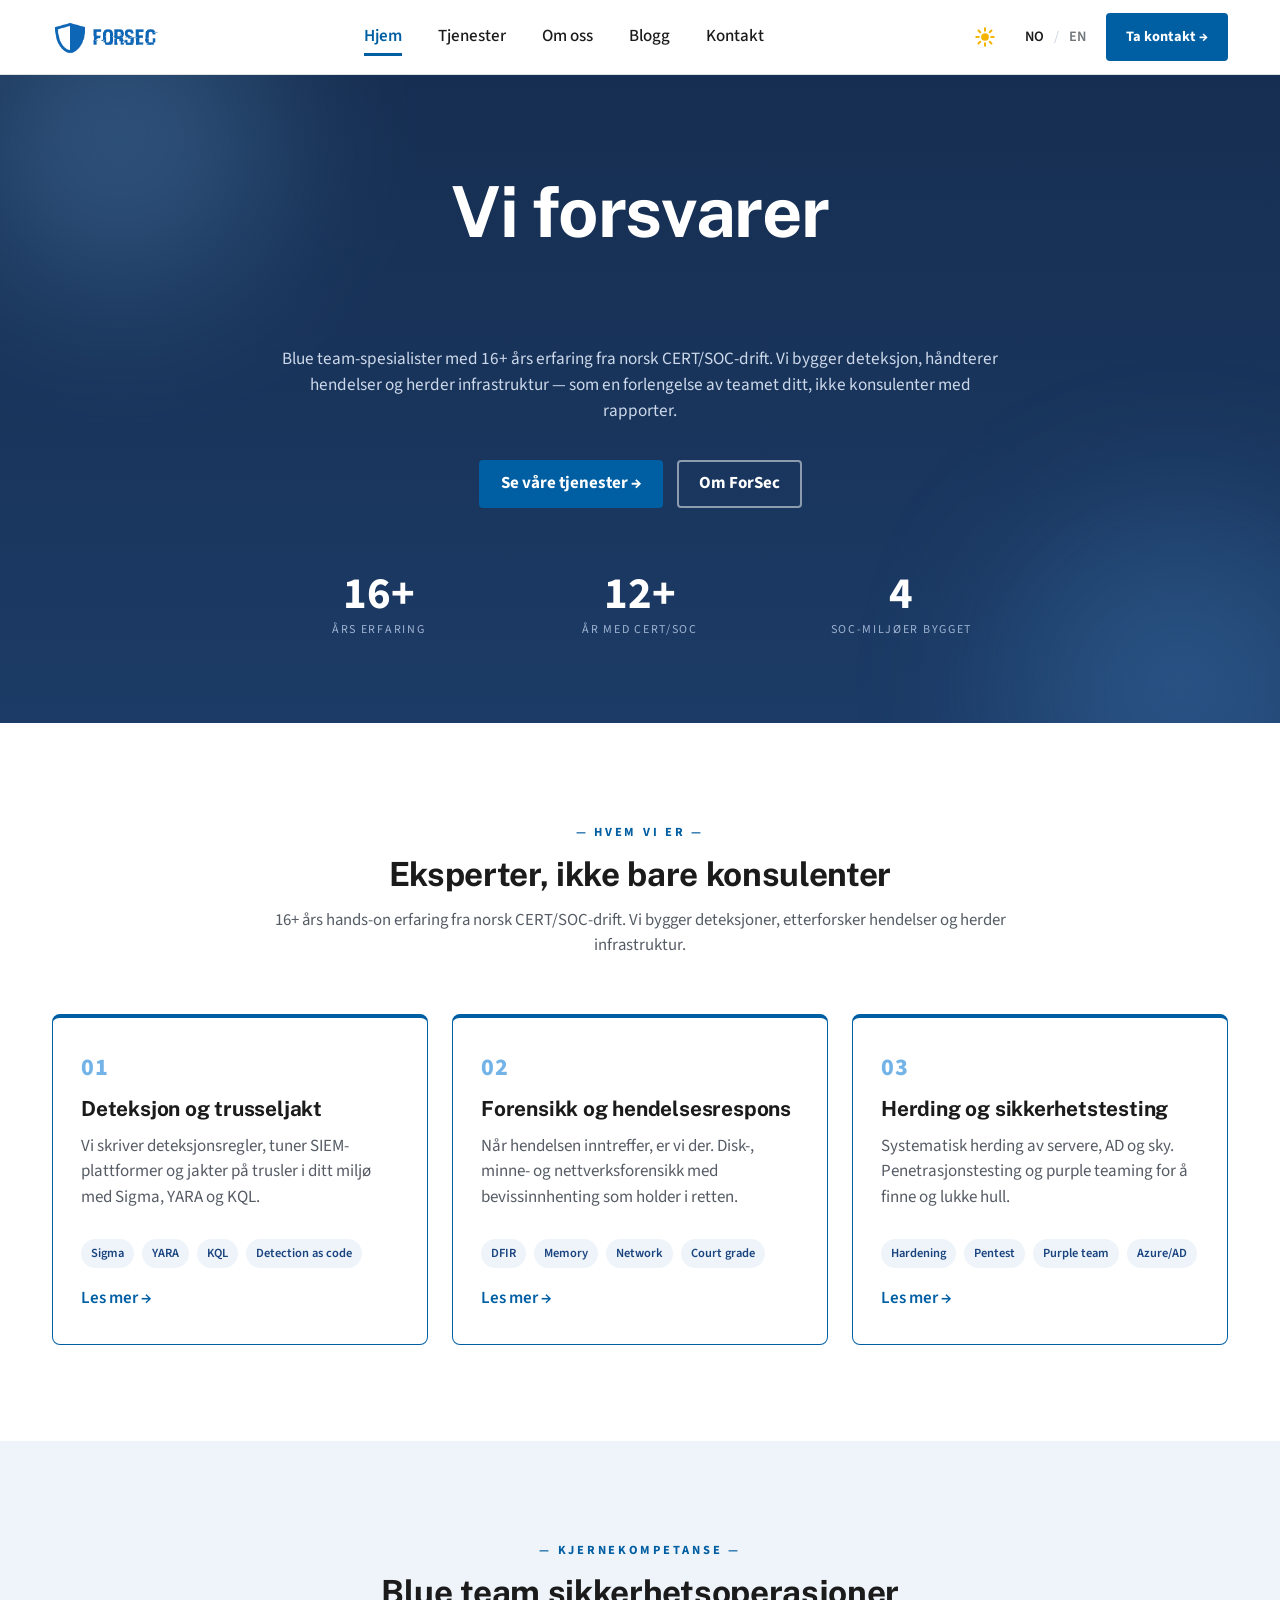
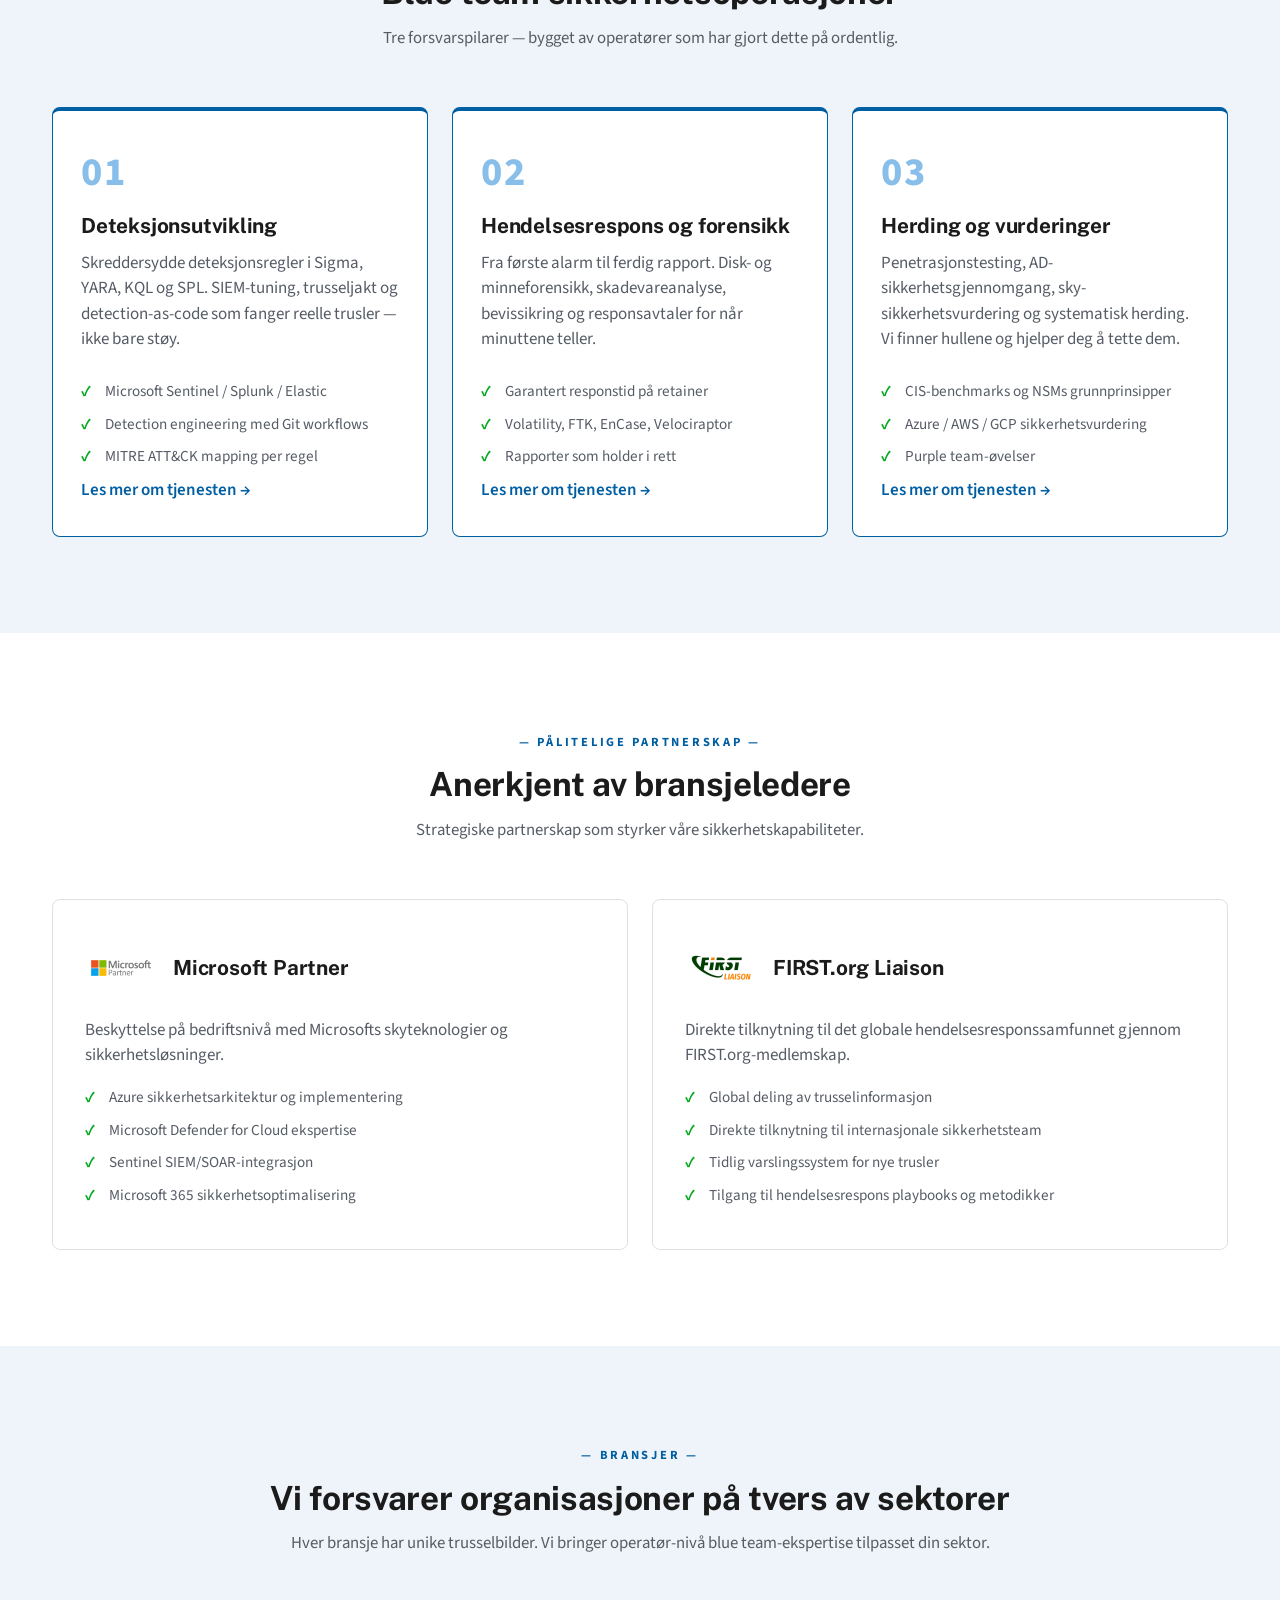
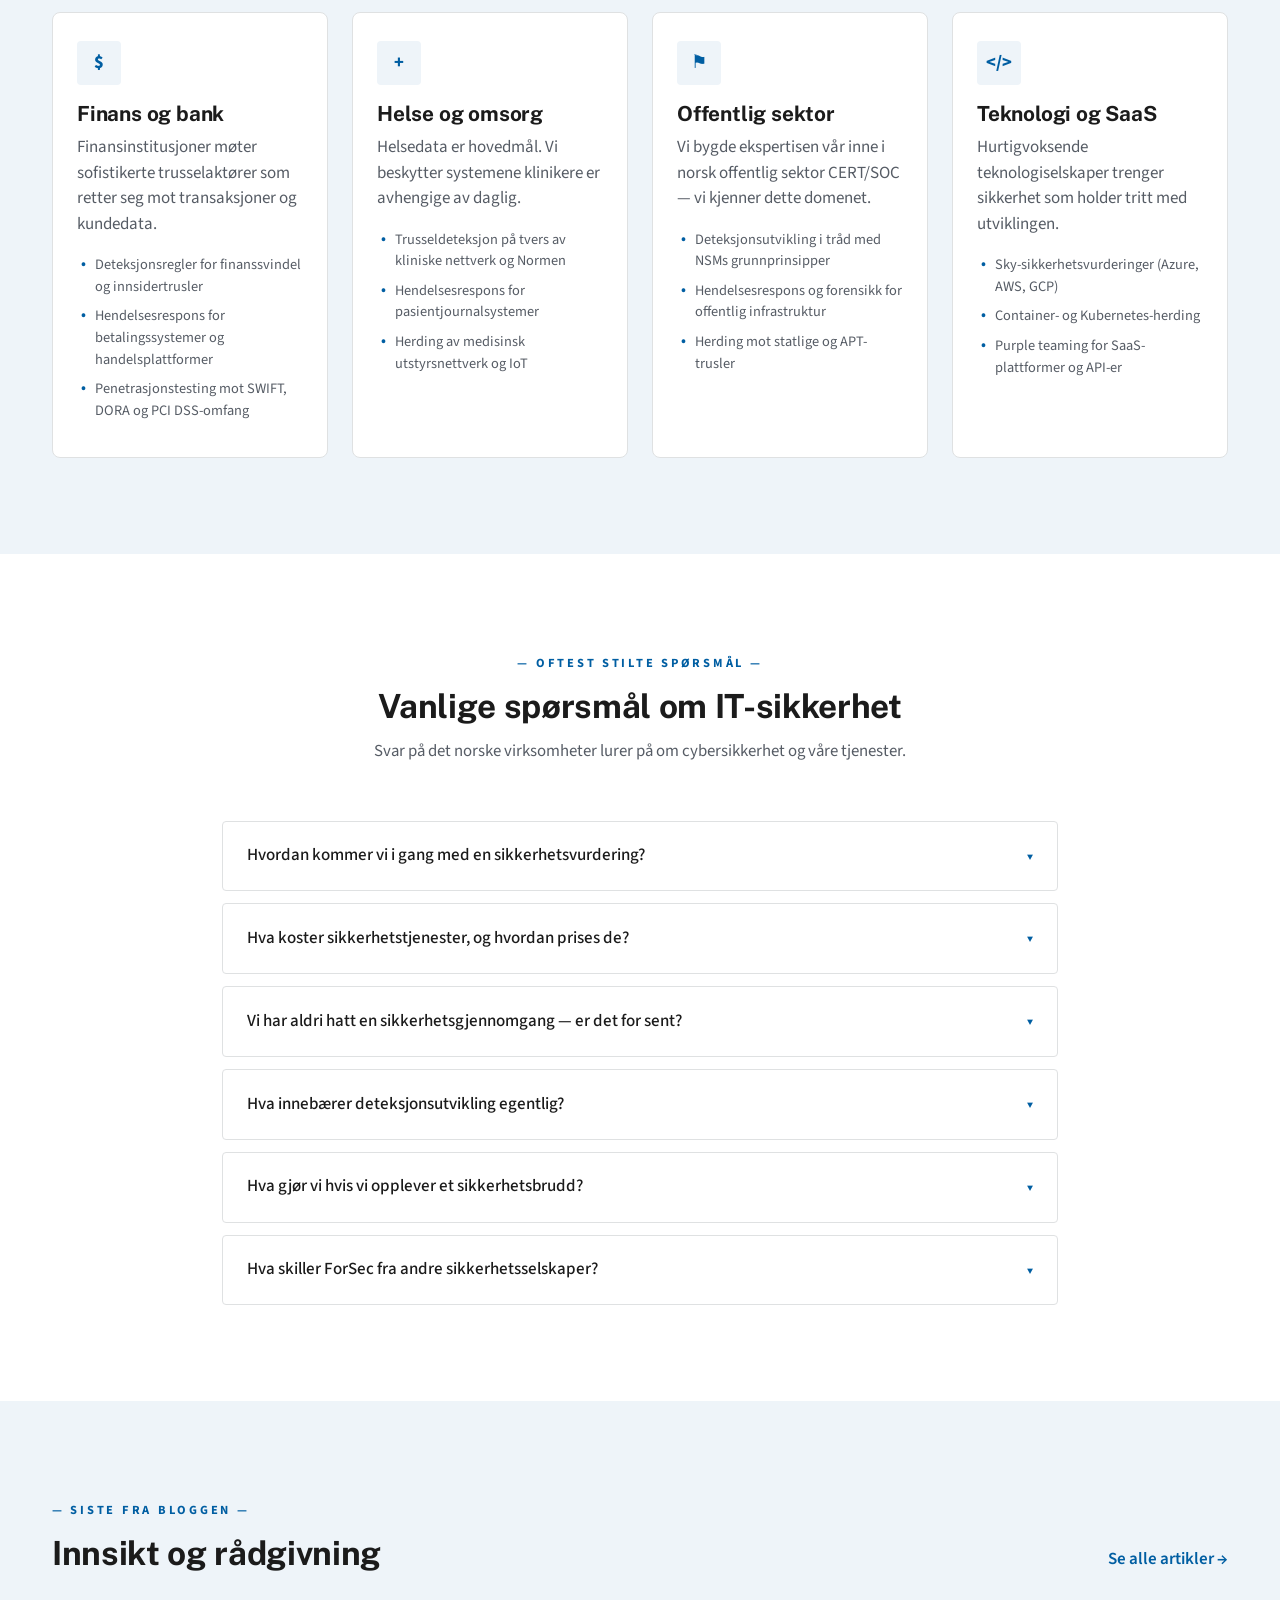
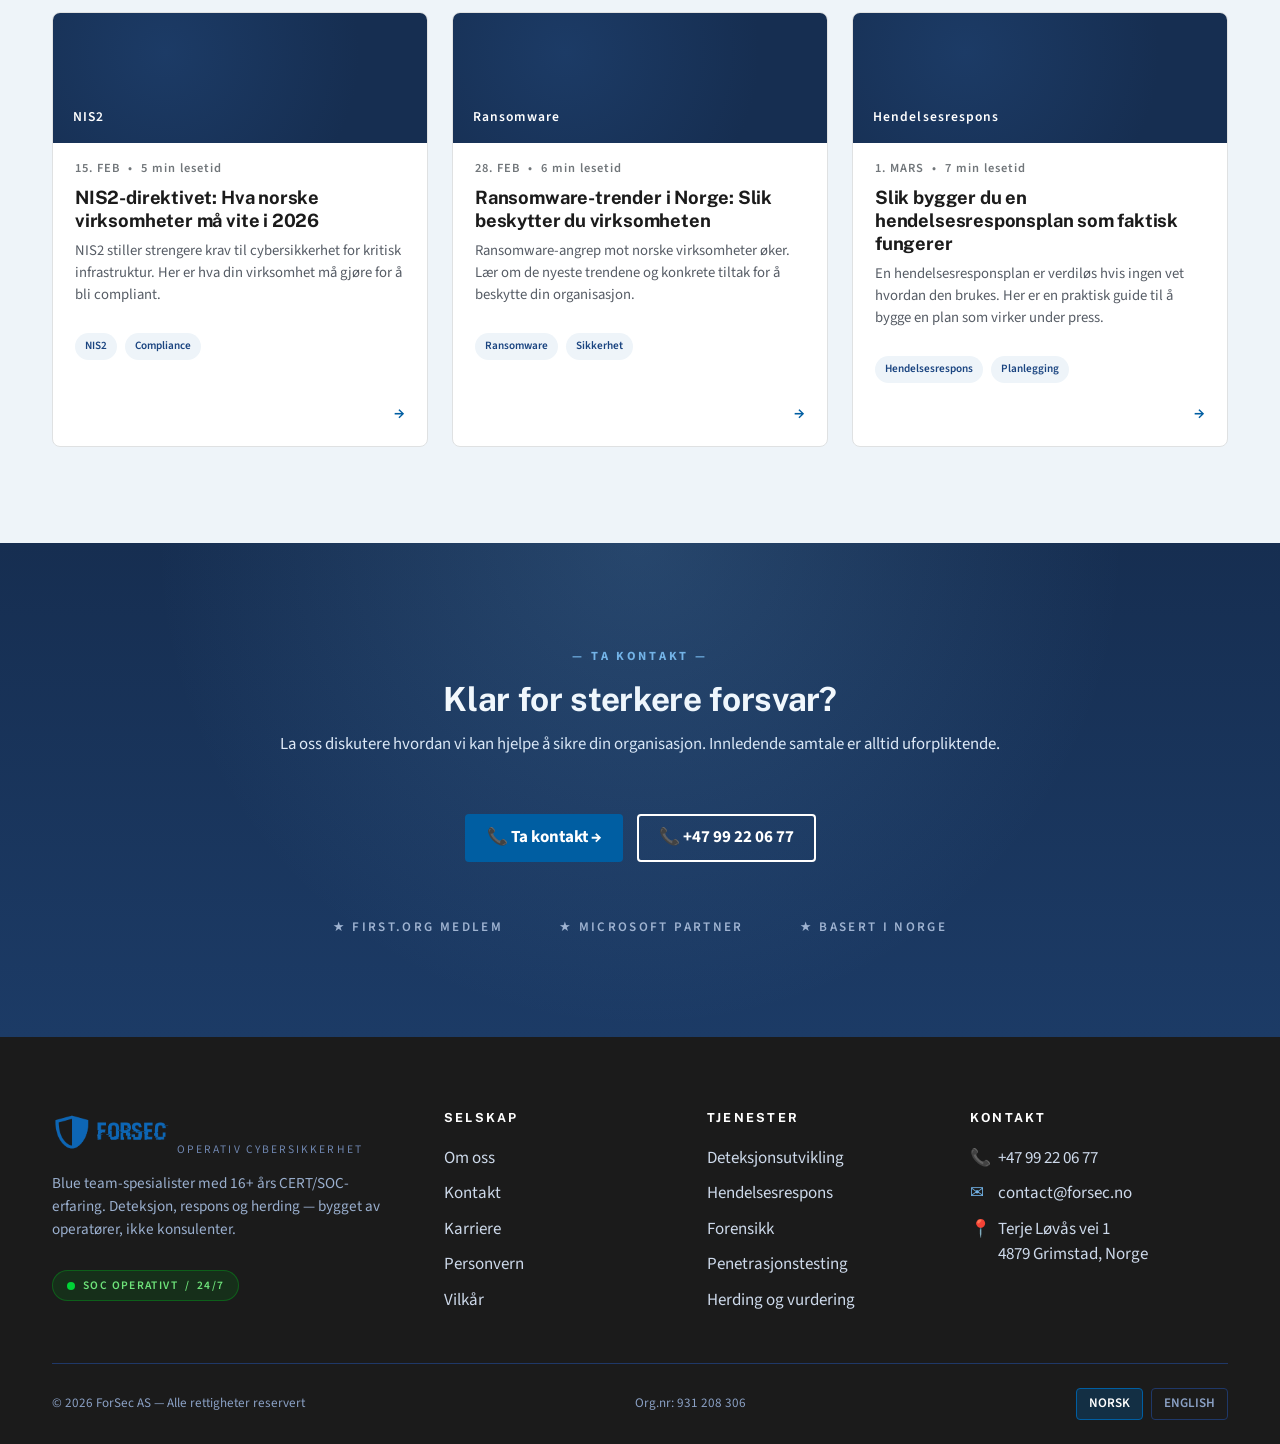
==== index.html @ 771ae973 "Add files via upload" ====
<!DOCTYPE html>
<html lang="no" data-theme="light">
<head>
<meta charset="UTF-8" />
<meta name="viewport" content="width=device-width, initial-scale=1.0" />
<meta name="theme-color" content="#162e51" />
<meta name="color-scheme" content="light dark" />
<meta name="robots" content="index, follow, max-image-preview:large" />
<meta name="googlebot" content="index, follow" />
<meta name="author" content="ForSec AS" />
<meta name="keywords" content="cybersikkerhet, blue team, CERT, SOC, deteksjon, hendelsesrespons, forensikk, pentest, herding, Sigma, YARA, KQL, MITRE ATT&CK, Norge, Grimstad" />
<meta name="description" content="ForSec – Blue team-spesialister i Norge med 16+ års CERT/SOC-erfaring. Deteksjonsutvikling, hendelsesrespons, forensikk, penetrasjonstesting og herding. Microsoft Partner og FIRST.org Liaison." />

<title>ForSec – Operativ cybersikkerhet | Blue team, CERT/SOC, hendelsesrespons</title>

<link rel="canonical" href="https://forsec.no/" />
<link rel="alternate" hreflang="no" href="https://forsec.no/" />
<link rel="alternate" hreflang="en" href="https://forsec.no/?lang=en" />
<link rel="alternate" hreflang="x-default" href="https://forsec.no/" />

<!-- Open Graph -->
<meta property="og:type" content="website" />
<meta property="og:site_name" content="ForSec" />
<meta property="og:locale" content="nb_NO" />
<meta property="og:locale:alternate" content="en_US" />
<meta property="og:url" content="https://forsec.no/" />
<meta property="og:title" content="ForSec – Vi forsvarer dine systemer" />
<meta property="og:description" content="Blue team-spesialister med 16+ års CERT/SOC-erfaring. Deteksjon, respons og herding — bygget av operatører, ikke konsulenter." />
<meta property="og:image" content="https://forsec.no/forsec-logo.png" />
<meta property="og:image:alt" content="ForSec logo" />

<!-- Twitter -->
<meta name="twitter:card" content="summary_large_image" />
<meta name="twitter:title" content="ForSec – Vi forsvarer dine systemer" />
<meta name="twitter:description" content="Blue team-spesialister med 16+ års CERT/SOC-erfaring." />
<meta name="twitter:image" content="https://forsec.no/forsec-logo.png" />

<link rel="icon" type="image/png" href="forsec-logo.png" />
<link rel="apple-touch-icon" href="forsec-logo.png" />
<link rel="preconnect" href="https://fonts.googleapis.com" />
<link rel="preconnect" href="https://fonts.gstatic.com" crossorigin />
<link href="https://fonts.googleapis.com/css2?family=Public+Sans:wght@400;500;600;700;800&family=Source+Sans+3:wght@400;600;700&display=swap" rel="stylesheet" />
<link rel="stylesheet" href="styles.css" />

<!-- JSON-LD: Organization + LocalBusiness -->
<script type="application/ld+json">
{
  "@context": "https://schema.org",
  "@graph": [
    {
      "@type": "Organization",
      "@id": "https://forsec.no/#org",
      "name": "ForSec AS",
      "url": "https://forsec.no/",
      "logo": "https://forsec.no/forsec-logo.png",
      "email": "contact@forsec.no",
      "telephone": "+47 99 22 06 77",
      "vatID": "NO931208306",
      "address": {
        "@type": "PostalAddress",
        "streetAddress": "Terje Løvås vei 1",
        "postalCode": "4879",
        "addressLocality": "Grimstad",
        "addressCountry": "NO"
      },
      "sameAs": ["https://www.first.org/"]
    },
    {
      "@type": "WebSite",
      "@id": "https://forsec.no/#website",
      "url": "https://forsec.no/",
      "name": "ForSec",
      "inLanguage": ["nb-NO","en"],
      "publisher": { "@id": "https://forsec.no/#org" }
    },
    {
      "@type": "ProfessionalService",
      "name": "ForSec – Blue team cybersikkerhet",
      "image": "https://forsec.no/forsec-logo.png",
      "description": "Blue team-spesialister med 16+ års CERT/SOC-erfaring. Deteksjon, hendelsesrespons, forensikk, herding og penetrasjonstesting.",
      "areaServed": "NO",
      "priceRange": "$$",
      "telephone": "+47 99 22 06 77",
      "address": {
        "@type": "PostalAddress",
        "streetAddress": "Terje Løvås vei 1",
        "postalCode": "4879",
        "addressLocality": "Grimstad",
        "addressCountry": "NO"
      }
    },
    {
      "@type": "FAQPage",
      "mainEntity": [
        {"@type":"Question","name":"Hvordan kommer vi i gang med en sikkerhetsvurdering?","acceptedAnswer":{"@type":"Answer","text":"Vi starter med en kort kartleggingssamtale, definerer scope og leverer en gjennomgang av nåværende sikkerhetstilstand med konkrete tiltak."}},
        {"@type":"Question","name":"Hva koster sikkerhetstjenester, og hvordan prises de?","acceptedAnswer":{"@type":"Answer","text":"Engangsvurderinger fra 45 000 kr, retainer fra 25 000 kr/mnd. Endelig pris avhenger av miljø og scope."}},
        {"@type":"Question","name":"Vi har aldri hatt en sikkerhetsgjennomgang — er det for sent?","acceptedAnswer":{"@type":"Answer","text":"Nei. Vi har hjulpet virksomheter i alle modenhetsnivåer. Det viktigste er å starte med en realistisk basislinje."}},
        {"@type":"Question","name":"Hva innebærer deteksjonsutvikling egentlig?","acceptedAnswer":{"@type":"Answer","text":"Skreddersydde regler i Sigma/YARA/KQL/SPL, MITRE ATT&CK-mapping og kontinuerlig tuning for å redusere falske positiver."}},
        {"@type":"Question","name":"Hva gjør vi hvis vi opplever et sikkerhetsbrudd?","acceptedAnswer":{"@type":"Answer","text":"Kontakt vakttelefonen. Vi starter triage, isolerer, samler bevis og koordinerer hendelsen til normalisering."}},
        {"@type":"Question","name":"Hva skiller ForSec fra andre sikkerhetsselskaper?","acceptedAnswer":{"@type":"Answer","text":"Operatører, ikke konsulenter. 16+ års CERT/SOC-erfaring og leveranser som faktisk integreres i ditt team."}}
      ]
    }
  ]
}
</script>
</head>
<body>

<a class="skip-link" href="#main">Hopp til hovedinnhold</a>

<!-- ============ HEADER ============ -->
<header class="site-header">
  <div class="container header-inner">
    <a class="brand" href="#top" aria-label="ForSec hjem">
      <img class="brand-logo" src="forsec-logo.png" alt="ForSec" width="120" height="40" fetchpriority="high" />
    </a>

    <nav class="main-nav" aria-label="Hovedmeny">
      <a href="#top"        class="nav-link active" data-i18n="nav.home">Hjem</a>
      <a href="tjenester.html" class="nav-link"     data-i18n="nav.services">Tjenester</a>
      <a href="#om"         class="nav-link"        data-i18n="nav.about">Om oss</a>
      <a href="#blogg"      class="nav-link"        data-i18n="nav.blog">Blogg</a>
      <a href="#kontakt"    class="nav-link"        data-i18n="nav.contact">Kontakt</a>
    </nav>

    <div class="header-utils">
      <button class="theme-toggle" id="themeToggle" aria-label="Bytt tema">
        <span class="icon-wrap">
          <svg class="icon icon-sun"  viewBox="0 0 24 24" aria-hidden="true">
            <circle cx="12" cy="12" r="4.2" fill="currentColor"/>
            <g stroke="currentColor" stroke-width="2.2" stroke-linecap="round">
              <path d="M12 2.5v2.7M12 18.8v2.7M2.5 12h2.7M18.8 12h2.7M4.9 4.9l1.9 1.9M17.2 17.2l1.9 1.9M4.9 19.1l1.9-1.9M17.2 6.8l1.9-1.9"/>
            </g>
          </svg>
          <svg class="icon icon-moon" viewBox="0 0 24 24" aria-hidden="true">
            <path d="M20 14.5A8 8 0 0 1 9.5 4a8 8 0 1 0 10.5 10.5Z" fill="currentColor"/>
          </svg>
        </span>
      </button>
      <div class="lang-toggle" role="group" aria-label="Språk">
        <button class="lang-btn active" data-lang="no">NO</button>
        <span class="lang-sep">/</span>
        <button class="lang-btn"        data-lang="en">EN</button>
      </div>
      <a class="btn btn-primary btn-sm" href="#kontakt" data-i18n="nav.cta">Ta kontakt →</a>
    </div>
  </div>
</header>

<main id="main">

<!-- ============ HERO ============ -->
<section class="hero" id="top" aria-labelledby="hero-title">
  <div class="container hero-inner">
    <h1 class="hero-title" id="hero-title">
      <span data-i18n="hero.title.prefix">Vi forsvarer</span><br/>
      <span class="rotator" id="heroRotator" aria-live="polite">din organisasjon.</span>
    </h1>
    <p class="hero-lede" data-i18n="hero.lede">
      Blue team-spesialister med 16+ års erfaring fra norsk CERT/SOC-drift. Vi bygger deteksjon,
      håndterer hendelser og herder infrastruktur — som en forlengelse av teamet ditt, ikke
      konsulenter med rapporter.
    </p>
    <div class="hero-actions">
      <a class="btn btn-primary" href="#tjenester" data-i18n="hero.cta1">Se våre tjenester →</a>
      <a class="btn btn-ghost"   href="#om"        data-i18n="hero.cta2">Om ForSec</a>
    </div>

    <ul class="hero-stats">
      <li><strong>16+</strong><span data-i18n="hero.stat1">ÅRS ERFARING</span></li>
      <li><strong>12+</strong><span data-i18n="hero.stat2">ÅR MED CERT/SOC</span></li>
      <li><strong>4</strong><span   data-i18n="hero.stat3">SOC-MILJØER BYGGET</span></li>
    </ul>
  </div>
</section>

<!-- ============ WHO WE ARE ============ -->
<section class="section section-light" id="om">
  <div class="container">
    <div class="section-head">
      <span class="eyebrow" data-i18n="who.eyebrow">— HVEM VI ER —</span>
      <h2 data-i18n="who.title">Eksperter, ikke bare konsulenter</h2>
      <p class="lede" data-i18n="who.lede">16+ års hands-on erfaring fra norsk CERT/SOC-drift. Vi bygger deteksjoner, etterforsker hendelser og herder infrastruktur.</p>
    </div>

    <div class="grid grid-3">
      <article class="service-card reveal">
        <div class="card-num">01</div>
        <h3 data-i18n="who.c1.title">Deteksjon og trusseljakt</h3>
        <p data-i18n="who.c1.body">Vi skriver deteksjonsregler, tuner SIEM-plattformer og jakter på trusler i ditt miljø med Sigma, YARA og KQL.</p>
        <ul class="chips"><li>Sigma</li><li>YARA</li><li>KQL</li><li data-i18n="who.c1.chip">Detection as code</li></ul>
        <a class="card-link" href="#tjenester" data-i18n="common.readmore">Les mer →</a>
      </article>

      <article class="service-card reveal">
        <div class="card-num">02</div>
        <h3 data-i18n="who.c2.title">Forensikk og hendelsesrespons</h3>
        <p data-i18n="who.c2.body">Når hendelsen inntreffer, er vi der. Disk-, minne- og nettverksforensikk med bevissinnhenting som holder i retten.</p>
        <ul class="chips"><li>DFIR</li><li>Memory</li><li>Network</li><li data-i18n="who.c2.chip">Court grade</li></ul>
        <a class="card-link" href="#tjenester" data-i18n="common.readmore">Les mer →</a>
      </article>

      <article class="service-card reveal">
        <div class="card-num">03</div>
        <h3 data-i18n="who.c3.title">Herding og sikkerhetstesting</h3>
        <p data-i18n="who.c3.body">Systematisk herding av servere, AD og sky. Penetrasjonstesting og purple teaming for å finne og lukke hull.</p>
        <ul class="chips"><li data-i18n="who.c3.chip1">Hardening</li><li>Pentest</li><li data-i18n="who.c3.chip2">Purple team</li><li>Azure/AD</li></ul>
        <a class="card-link" href="#tjenester" data-i18n="common.readmore">Les mer →</a>
      </article>
    </div>
  </div>
</section>

<!-- ============ CORE COMPETENCE ============ -->
<section class="section section-tint" id="tjenester">
  <div class="container">
    <div class="section-head">
      <span class="eyebrow" data-i18n="core.eyebrow">— KJERNEKOMPETANSE —</span>
      <h2 data-i18n="core.title">Blue team sikkerhetsoperasjoner</h2>
      <p class="lede" data-i18n="core.lede">Tre forsvarspilarer — bygget av operatører som har gjort dette på ordentlig.</p>
    </div>

    <div class="grid grid-3">
      <article class="service-card pillar-card reveal">
        <div class="card-num lg">01</div>
        <h3 data-i18n="core.c1.title">Deteksjonsutvikling</h3>
        <p data-i18n="core.c1.body">Skreddersydde deteksjonsregler i Sigma, YARA, KQL og SPL. SIEM-tuning, trusseljakt og detection-as-code som fanger reelle trusler — ikke bare støy.</p>
        <ul class="check-list">
          <li data-i18n="core.c1.l1">Microsoft Sentinel / Splunk / Elastic</li>
          <li data-i18n="core.c1.l2">Detection engineering med Git workflows</li>
          <li data-i18n="core.c1.l3">MITRE ATT&CK mapping per regel</li>
        </ul>
        <a class="card-link" href="#kontakt" data-i18n="common.readmoreSvc">Les mer om tjenesten →</a>
      </article>

      <article class="service-card pillar-card reveal">
        <div class="card-num lg">02</div>
        <h3 data-i18n="core.c2.title">Hendelsesrespons og forensikk</h3>
        <p data-i18n="core.c2.body">Fra første alarm til ferdig rapport. Disk- og minneforensikk, skadevareanalyse, bevissikring og responsavtaler for når minuttene teller.</p>
        <ul class="check-list">
          <li data-i18n="core.c2.l1">Garantert responstid på retainer</li>
          <li data-i18n="core.c2.l2">Volatility, FTK, EnCase, Velociraptor</li>
          <li data-i18n="core.c2.l3">Rapporter som holder i rett</li>
        </ul>
        <a class="card-link" href="#kontakt" data-i18n="common.readmoreSvc">Les mer om tjenesten →</a>
      </article>

      <article class="service-card pillar-card reveal">
        <div class="card-num lg">03</div>
        <h3 data-i18n="core.c3.title">Herding og vurderinger</h3>
        <p data-i18n="core.c3.body">Penetrasjonstesting, AD-sikkerhetsgjennomgang, sky-sikkerhetsvurdering og systematisk herding. Vi finner hullene og hjelper deg å tette dem.</p>
        <ul class="check-list">
          <li data-i18n="core.c3.l1">CIS-benchmarks og NSMs grunnprinsipper</li>
          <li data-i18n="core.c3.l2">Azure / AWS / GCP sikkerhetsvurdering</li>
          <li data-i18n="core.c3.l3">Purple team-øvelser</li>
        </ul>
        <a class="card-link" href="#kontakt" data-i18n="common.readmoreSvc">Les mer om tjenesten →</a>
      </article>
    </div>
  </div>
</section>

<!-- ============ PARTNERS ============ -->
<section class="section section-light">
  <div class="container">
    <div class="section-head">
      <span class="eyebrow" data-i18n="partners.eyebrow">— PÅLITELIGE PARTNERSKAP —</span>
      <h2 data-i18n="partners.title">Anerkjent av bransjeledere</h2>
      <p class="lede" data-i18n="partners.lede">Strategiske partnerskap som styrker våre sikkerhetskapabiliteter.</p>
    </div>

    <div class="grid grid-2">
      <article class="partner-card reveal">
        <header class="partner-head">
          <img class="partner-logo" src="microsoft-partner.webp" alt="Microsoft Partner logo" width="72" height="72" loading="lazy" decoding="async" />
          <h3 data-i18n="partners.p1.title">Microsoft Partner</h3>
        </header>
        <p data-i18n="partners.p1.body">Beskyttelse på bedriftsnivå med Microsofts skyteknologier og sikkerhetsløsninger.</p>
        <ul class="check-list">
          <li data-i18n="partners.p1.l1">Azure sikkerhetsarkitektur og implementering</li>
          <li data-i18n="partners.p1.l2">Microsoft Defender for Cloud ekspertise</li>
          <li data-i18n="partners.p1.l3">Sentinel SIEM/SOAR-integrasjon</li>
          <li data-i18n="partners.p1.l4">Microsoft 365 sikkerhetsoptimalisering</li>
        </ul>
      </article>

      <article class="partner-card reveal">
        <header class="partner-head">
          <img class="partner-logo" src="first-org.webp" alt="FIRST.org Liaison logo" width="72" height="72" loading="lazy" decoding="async" />
          <h3 data-i18n="partners.p2.title">FIRST.org Liaison</h3>
        </header>
        <p data-i18n="partners.p2.body">Direkte tilknytning til det globale hendelsesresponssamfunnet gjennom FIRST.org-medlemskap.</p>
        <ul class="check-list">
          <li data-i18n="partners.p2.l1">Global deling av trusselinformasjon</li>
          <li data-i18n="partners.p2.l2">Direkte tilknytning til internasjonale sikkerhetsteam</li>
          <li data-i18n="partners.p2.l3">Tidlig varslingssystem for nye trusler</li>
          <li data-i18n="partners.p2.l4">Tilgang til hendelsesrespons playbooks og metodikker</li>
        </ul>
      </article>
    </div>
  </div>
</section>

<!-- ============ INDUSTRIES ============ -->
<section class="section section-tint">
  <div class="container">
    <div class="section-head">
      <span class="eyebrow" data-i18n="ind.eyebrow">— BRANSJER —</span>
      <h2 data-i18n="ind.title">Vi forsvarer organisasjoner på tvers av sektorer</h2>
      <p class="lede" data-i18n="ind.lede">Hver bransje har unike trusselbilder. Vi bringer operatør-nivå blue team-ekspertise tilpasset din sektor.</p>
    </div>

    <div class="grid grid-4">
      <article class="industry-card reveal">
        <div class="industry-icon">$</div>
        <h3 data-i18n="ind.i1.title">Finans og bank</h3>
        <p data-i18n="ind.i1.body">Finansinstitusjoner møter sofistikerte trusselaktører som retter seg mot transaksjoner og kundedata.</p>
        <ul>
          <li data-i18n="ind.i1.l1">Deteksjonsregler for finanssvindel og innsidertrusler</li>
          <li data-i18n="ind.i1.l2">Hendelsesrespons for betalingssystemer og handelsplattformer</li>
          <li data-i18n="ind.i1.l3">Penetrasjonstesting mot SWIFT, DORA og PCI DSS-omfang</li>
        </ul>
      </article>

      <article class="industry-card reveal">
        <div class="industry-icon">+</div>
        <h3 data-i18n="ind.i2.title">Helse og omsorg</h3>
        <p data-i18n="ind.i2.body">Helsedata er hovedmål. Vi beskytter systemene klinikere er avhengige av daglig.</p>
        <ul>
          <li data-i18n="ind.i2.l1">Trusseldeteksjon på tvers av kliniske nettverk og Normen</li>
          <li data-i18n="ind.i2.l2">Hendelsesrespons for pasientjournalsystemer</li>
          <li data-i18n="ind.i2.l3">Herding av medisinsk utstyrsnettverk og IoT</li>
        </ul>
      </article>

      <article class="industry-card reveal">
        <div class="industry-icon">⚑</div>
        <h3 data-i18n="ind.i3.title">Offentlig sektor</h3>
        <p data-i18n="ind.i3.body">Vi bygde ekspertisen vår inne i norsk offentlig sektor CERT/SOC — vi kjenner dette domenet.</p>
        <ul>
          <li data-i18n="ind.i3.l1">Deteksjonsutvikling i tråd med NSMs grunnprinsipper</li>
          <li data-i18n="ind.i3.l2">Hendelsesrespons og forensikk for offentlig infrastruktur</li>
          <li data-i18n="ind.i3.l3">Herding mot statlige og APT-trusler</li>
        </ul>
      </article>

      <article class="industry-card reveal">
        <div class="industry-icon">&lt;/&gt;</div>
        <h3 data-i18n="ind.i4.title">Teknologi og SaaS</h3>
        <p data-i18n="ind.i4.body">Hurtigvoksende teknologiselskaper trenger sikkerhet som holder tritt med utviklingen.</p>
        <ul>
          <li data-i18n="ind.i4.l1">Sky-sikkerhetsvurderinger (Azure, AWS, GCP)</li>
          <li data-i18n="ind.i4.l2">Container- og Kubernetes-herding</li>
          <li data-i18n="ind.i4.l3">Purple teaming for SaaS-plattformer og API-er</li>
        </ul>
      </article>
    </div>
  </div>
</section>

<!-- ============ FAQ ============ -->
<section class="section section-light">
  <div class="container container-narrow">
    <div class="section-head">
      <span class="eyebrow" data-i18n="faq.eyebrow">— OFTEST STILTE SPØRSMÅL —</span>
      <h2 data-i18n="faq.title">Vanlige spørsmål om IT-sikkerhet</h2>
      <p class="lede" data-i18n="faq.lede">Svar på det norske virksomheter lurer på om cybersikkerhet og våre tjenester.</p>
    </div>

    <div class="faq">
      <details class="faq-item reveal">
        <summary><span class="faq-question" data-i18n="faq.q1">Hvordan kommer vi i gang med en sikkerhetsvurdering?</span><span class="chevron">▾</span></summary>
        <div class="faq-body" data-i18n="faq.a1">Vi starter med en kort kartleggingssamtale, definerer scope og leverer en gjennomgang av nåværende sikkerhetstilstand med konkrete tiltak.</div>
      </details>
      <details class="faq-item reveal">
        <summary><span class="faq-question" data-i18n="faq.q2">Hva koster sikkerhetstjenester, og hvordan prises de?</span><span class="chevron">▾</span></summary>
        <div class="faq-body" data-i18n="faq.a2">Engangsvurderinger fra 45 000 kr, retainer fra 25 000 kr/mnd. Endelig pris avhenger av miljø og scope.</div>
      </details>
      <details class="faq-item reveal">
        <summary><span class="faq-question" data-i18n="faq.q3">Vi har aldri hatt en sikkerhetsgjennomgang — er det for sent?</span><span class="chevron">▾</span></summary>
        <div class="faq-body" data-i18n="faq.a3">Nei. Vi har hjulpet virksomheter i alle modenhetsnivåer. Det viktigste er å starte med en realistisk basislinje.</div>
      </details>
      <details class="faq-item reveal">
        <summary><span class="faq-question" data-i18n="faq.q4">Hva innebærer deteksjonsutvikling egentlig?</span><span class="chevron">▾</span></summary>
        <div class="faq-body" data-i18n="faq.a4">Skreddersydde regler i Sigma/YARA/KQL/SPL, MITRE ATT&CK-mapping og kontinuerlig tuning for å redusere falske positiver.</div>
      </details>
      <details class="faq-item reveal">
        <summary><span class="faq-question" data-i18n="faq.q5">Hva gjør vi hvis vi opplever et sikkerhetsbrudd?</span><span class="chevron">▾</span></summary>
        <div class="faq-body" data-i18n="faq.a5">Kontakt vakttelefonen. Vi starter triage, isolerer, samler bevis og koordinerer hendelsen til normalisering.</div>
      </details>
      <details class="faq-item reveal">
        <summary><span class="faq-question" data-i18n="faq.q6">Hva skiller ForSec fra andre sikkerhetsselskaper?</span><span class="chevron">▾</span></summary>
        <div class="faq-body" data-i18n="faq.a6">Operatører, ikke konsulenter. 16+ års CERT/SOC-erfaring og leveranser som faktisk integreres i ditt team.</div>
      </details>
    </div>
  </div>
</section>

<!-- ============ BLOG ============ -->
<section class="section section-tint" id="blogg">
  <div class="container">
    <div class="section-head section-head-row">
      <div>
        <span class="eyebrow" data-i18n="blog.eyebrow">— SISTE FRA BLOGGEN —</span>
        <h2 data-i18n="blog.title">Innsikt og rådgivning</h2>
      </div>
      <a class="link" href="#blogg" data-i18n="blog.all">Se alle artikler →</a>
    </div>

    <div class="grid grid-3">
      <article class="blog-card reveal">
        <div class="blog-cover"><span class="blog-tag">NIS2</span></div>
        <div class="blog-meta"><span data-i18n="blog.b1.date">15. FEB</span><span>•</span><span data-i18n="blog.b1.read">5 min lesetid</span></div>
        <h3 data-i18n="blog.b1.title">NIS2-direktivet: Hva norske virksomheter må vite i 2026</h3>
        <p data-i18n="blog.b1.body">NIS2 stiller strengere krav til cybersikkerhet for kritisk infrastruktur. Her er hva din virksomhet må gjøre for å bli compliant.</p>
        <ul class="chips small"><li>NIS2</li><li>Compliance</li></ul>
        <a class="card-link" href="#">→</a>
      </article>

      <article class="blog-card reveal">
        <div class="blog-cover"><span class="blog-tag">Ransomware</span></div>
        <div class="blog-meta"><span data-i18n="blog.b2.date">28. FEB</span><span>•</span><span data-i18n="blog.b2.read">6 min lesetid</span></div>
        <h3 data-i18n="blog.b2.title">Ransomware-trender i Norge: Slik beskytter du virksomheten</h3>
        <p data-i18n="blog.b2.body">Ransomware-angrep mot norske virksomheter øker. Lær om de nyeste trendene og konkrete tiltak for å beskytte din organisasjon.</p>
        <ul class="chips small"><li>Ransomware</li><li data-i18n="blog.b2.tag">Sikkerhet</li></ul>
        <a class="card-link" href="#">→</a>
      </article>

      <article class="blog-card reveal">
        <div class="blog-cover"><span class="blog-tag" data-i18n="blog.b3.tag">Hendelsesrespons</span></div>
        <div class="blog-meta"><span data-i18n="blog.b3.date">1. MARS</span><span>•</span><span data-i18n="blog.b3.read">7 min lesetid</span></div>
        <h3 data-i18n="blog.b3.title">Slik bygger du en hendelsesresponsplan som faktisk fungerer</h3>
        <p data-i18n="blog.b3.body">En hendelsesresponsplan er verdiløs hvis ingen vet hvordan den brukes. Her er en praktisk guide til å bygge en plan som virker under press.</p>
        <ul class="chips small"><li data-i18n="blog.b3.chip1">Hendelsesrespons</li><li data-i18n="blog.b3.chip2">Planlegging</li></ul>
        <a class="card-link" href="#">→</a>
      </article>
    </div>
  </div>
</section>

<!-- ============ CTA ============ -->
<section class="section cta-section" id="kontakt">
  <div class="container">
    <div class="section-head">
      <span class="eyebrow light" data-i18n="cta.eyebrow">— TA KONTAKT —</span>
      <h2 class="light" data-i18n="cta.title">Klar for sterkere forsvar?</h2>
      <p class="lede light" data-i18n="cta.lede">La oss diskutere hvordan vi kan hjelpe å sikre din organisasjon. Innledende samtale er alltid uforpliktende.</p>
    </div>
    <div class="cta-actions">
      <a class="btn btn-primary"       href="mailto:contact@forsec.no" data-i18n="cta.btn1">📞 Ta kontakt →</a>
      <a class="btn btn-outline-light" href="tel:+4799220677">📞 +47 99 22 06 77</a>
    </div>
    <ul class="trust-row">
      <li data-i18n="cta.t1">★ FIRST.ORG MEDLEM</li>
      <li data-i18n="cta.t2">★ MICROSOFT PARTNER</li>
      <li data-i18n="cta.t3">★ BASERT I NORGE</li>
    </ul>
  </div>
</section>

</main>

<!-- ============ FOOTER ============ -->
<footer class="site-footer">
  <div class="container">
    <div class="footer-grid">
      <div class="footer-brand">
        <a class="brand" href="#top">
          <img class="brand-logo" src="forsec-logo.png" alt="ForSec" width="120" height="40" fetchpriority="high" />
        </a>
        <span class="footer-tag" data-i18n="footer.tag">OPERATIV CYBERSIKKERHET</span>
        <p data-i18n="footer.body">Blue team-spesialister med 16+ års CERT/SOC-erfaring. Deteksjon, respons og herding — bygget av operatører, ikke konsulenter.</p>
        <div class="status-pill"><span class="dot"></span><span data-i18n="footer.status">SOC OPERATIVT &nbsp;/&nbsp; 24/7</span></div>
      </div>

      <div class="footer-col">
        <h4 data-i18n="footer.h1">SELSKAP</h4>
        <ul>
          <li><a href="#om"      data-i18n="footer.about">Om oss</a></li>
          <li><a href="#kontakt" data-i18n="footer.contact">Kontakt</a></li>
          <li><a href="#"        data-i18n="footer.career">Karriere</a></li>
          <li><a href="#"        data-i18n="footer.privacy">Personvern</a></li>
          <li><a href="#"        data-i18n="footer.terms">Vilkår</a></li>
        </ul>
      </div>

      <div class="footer-col">
        <h4 data-i18n="footer.h2">TJENESTER</h4>
        <ul>
          <li><a href="#tjenester" data-i18n="footer.s1">Deteksjonsutvikling</a></li>
          <li><a href="#tjenester" data-i18n="footer.s2">Hendelsesrespons</a></li>
          <li><a href="#tjenester" data-i18n="footer.s3">Forensikk</a></li>
          <li><a href="#tjenester" data-i18n="footer.s4">Penetrasjonstesting</a></li>
          <li><a href="#tjenester" data-i18n="footer.s5">Herding og vurdering</a></li>
        </ul>
      </div>

      <div class="footer-col">
        <h4 data-i18n="footer.h3">KONTAKT</h4>
        <ul class="contact-list">
          <li><span class="ci">📞</span><a href="tel:+4799220677">+47 99 22 06 77</a></li>
          <li><span class="ci">✉</span><a href="mailto:contact@forsec.no">contact@forsec.no</a></li>
          <li><span class="ci">📍</span><span data-i18n="footer.addr">Terje Løvås vei 1<br/>4879 Grimstad, Norge</span></li>
        </ul>
      </div>
    </div>

    <div class="footer-bottom">
      <span data-i18n="footer.copy">© 2026 ForSec AS — Alle rettigheter reservert</span>
      <span data-i18n="footer.orgnr">Org.nr: 931 208 306</span>
      <div class="footer-lang">
        <button class="lang-btn active" data-lang="no" data-i18n="footer.lang.no">NORSK</button>
        <button class="lang-btn"        data-lang="en" data-i18n="footer.lang.en">ENGLISH</button>
      </div>
    </div>
  </div>
</footer>

<script src="script.js"></script>
</body>
</html>
---- styles.css ----
/* ============================================================
   ForSec — USWDS Redesign  (light/dark, animated)
   ============================================================ */
/* USWDS system color tokens — https://designsystem.digital.gov/design-tokens/color/system-tokens/
   blue-60v=#005ea2 (primary), blue-warm-70v=#1a4480, blue-warm-80v=#162e51, ink=#1b1b1b,
   gray-5=#f0f0f0, gray-30=#adadad, gray-cool-3=#eef4f9, mint-cool-40v=#00a398, gold-20v=#ffbe2e
*/
:root,
[data-theme="light"] {
  /* USWDS theme tokens */
  --color-primary:        #005ea2; /* blue-60v */
  --color-primary-light:  #73b3e7; /* blue-30 */
  --color-primary-lighter:#dfe1e2; /* gray-cool-10 */
  --color-primary-dark:   #1a4480; /* blue-warm-70v */
  --color-primary-darker: #162e51; /* blue-warm-80v */
  --color-base:           #1b1b1b; /* ink */
  --color-base-dark:      #565c65; /* gray-60 */
  --color-base-light:     #71767a; /* gray-50 */
  --color-base-lighter:   #dfe1e2; /* gray-cool-10 */
  --color-base-lightest:  #f0f0f0; /* gray-5 */
  --color-white:          #ffffff;
  --color-success:        #00a91c; /* green-cool-50v */
  --color-warning:        #ffbe2e; /* gold-20v */
  --color-error:          #d54309; /* red-warm-50v */
  --color-accent-cool:    #00bde3; /* cyan-30v */

  --color-bg-primary:     #ffffff;
  --color-bg-secondary:   #eef4f9; /* gray-cool-3 */
  --color-bg-tint:        #f0f0f0;
  --color-bg-hero:        #162e51;
  --color-bg-cta:         #162e51;
  --color-bg-footer:      #1b1b1b; /* USWDS dark footer = ink */
  --color-text-primary:   #1b1b1b;
  --color-text-secondary: #565c65;
  --color-text-muted:     #71767a;
  --color-border:         #dfe1e2;
  --color-border-strong:  #c9d3df;

  --shadow-sm: 0 1px 2px rgba(22,46,81,.06);
  --shadow-md: 0 4px 14px rgba(0,94,162,.18);
  --shadow-lg: 0 10px 28px rgba(22,46,81,.20);
  --shadow-xl: 0 18px 42px rgba(22,46,81,.28);

  /* USWDS radius tokens: radius-sm=2px, radius-md=4px, radius-lg=8px */
  --radius-sm: 2px;
  --radius:    4px;
  --radius-lg: 8px;

  /* USWDS measure (max-width for prose) */
  --measure: 68ex;

  --container: 1240px;
  --t-fast: .15s ease;
  --t-med: .25s ease;
  --t-slow: .45s cubic-bezier(.2,.7,.2,1);
}
[data-theme="dark"] {
  --color-primary:        #4f97d8;
  --color-primary-light:  #73b3e7;
  --color-primary-dark:   #73b3e7;
  --color-primary-darker: #a8d3ff;
  --color-bg-primary:     #0b1d3a;
  --color-bg-secondary:   #102449;
  --color-bg-tint:        #0e2042;
  --color-bg-hero:        #060f23;
  --color-bg-cta:         #060f23;
  --color-bg-footer:      #060f23;
  --color-text-primary:   #ffffff;
  --color-text-secondary: #c7d2e3;
  --color-text-muted:     #93a3bd;
  --color-border:         #1f3868;
  --color-border-strong:  #2a4a85;
}

* { box-sizing: border-box; }
html { scroll-behavior: smooth; }
/* USWDS typography: Source Sans 3 body, Public Sans display (both USWDS-approved) */
body {
  margin: 0;
  font-family: "Source Sans 3", "Source Sans Pro", "Public Sans", system-ui, -apple-system, "Segoe UI", Roboto, sans-serif;
  font-size: 17px; /* USWDS body-large */
  background: var(--color-bg-primary);
  color: var(--color-text-primary);
  line-height: 1.5; /* USWDS line-height md */
  -webkit-font-smoothing: antialiased;
  transition: background-color .45s ease, color .45s ease;
}
h1, h2, h3, h4 { font-family: "Public Sans", "Source Sans 3", system-ui, sans-serif; }
p { max-width: var(--measure); }
.section-head p, .hero-lede, .service-card p, .catalog-card p, .industry-card p, .blog-card > p, .partner-card p, .faq-body, .process-step p { max-width: none; }
img, svg { display: block; max-width: 100%; }
a { color: var(--color-primary); text-decoration: none; }
ul { padding: 0; margin: 0; list-style: none; }
h1, h2, h3, h4 { margin: 0; font-weight: 700; color: var(--color-text-primary); letter-spacing: -0.01em; }
h2 { font-size: clamp(1.85rem, 2.6vw, 2.6rem); line-height: 1.15; }
h3 { font-size: 1.3rem; line-height: 1.25; }
p { margin: 0 0 1em; color: var(--color-text-secondary); }

.container { width: 100%; max-width: var(--container); margin: 0 auto; padding: 0 32px; }

/* USWDS skip-link — usa-skipnav pattern */
.skip-link {
  position: absolute; left: 0; top: -3rem;
  background: var(--color-white); color: var(--color-primary-darker);
  padding: .75rem 1rem; z-index: 100; font-weight: 700;
  text-decoration: underline;
  transition: top .15s ease;
}
.skip-link:focus { top: 0; outline: .25rem solid var(--color-warning); outline-offset: 0; }
.container-narrow { max-width: 900px; }

/* ---------- BUTTONS — USWDS usa-button ---------- */
.btn {
  display: inline-flex; align-items: center; gap: .5em;
  padding: .75rem 1.25rem;
  min-height: 3rem;
  border-radius: var(--radius);
  font-weight: 700; font-size: 1.06rem;
  font-family: inherit;
  border: 2px solid transparent;
  cursor: pointer;
  text-decoration: none;
  line-height: 1;
  position: relative; overflow: hidden; isolation: isolate;
  transition: transform .2s ease, box-shadow .2s ease, background-color .2s ease, color .2s ease, border-color .2s ease;
}
.btn::before {
  content: ""; position: absolute; inset: 0; z-index: -1;
  background: linear-gradient(120deg, transparent 0%, rgba(255,255,255,.25) 50%, transparent 100%);
  transform: translateX(-110%);
  transition: transform .6s ease;
}
.btn:hover::before { transform: translateX(110%); }
.btn-sm { padding: 10px 18px; font-size: .9rem; }
.btn-primary { background: var(--color-primary); color: #fff; }
.btn-primary:hover { background: var(--color-primary-dark); box-shadow: 0 8px 22px rgba(0,94,162,.35); transform: translateY(-2px); }
.btn-primary:active { background: var(--color-primary-darker); transform: translateY(1px); }
.btn-primary:focus-visible { outline: 3px solid var(--color-primary-darker); outline-offset: 2px; }
.btn-ghost { background: transparent; color: #fff; border-color: rgba(255,255,255,.5); }
.btn-ghost:hover { background: rgba(255,255,255,.14); border-color: #fff; transform: translateY(-2px); }
.btn-outline-light { background: transparent; color: #fff; border-color: #fff; }
.btn-outline-light:hover { background: #fff; color: var(--color-primary-darker); transform: translateY(-2px); }

/* ---------- HEADER ---------- */
.site-header {
  position: sticky; top: 0; z-index: 50;
  background: rgba(255,255,255,.92);
  border-bottom: 1px solid var(--color-border);
  -webkit-backdrop-filter: saturate(180%) blur(10px);
          backdrop-filter: saturate(180%) blur(10px);
}
[data-theme="dark"] .site-header { background: rgba(11,29,58,.92); }
.header-inner { display: flex; align-items: center; justify-content: space-between; gap: 32px; min-height: 72px; }
.brand { display: inline-flex; align-items: center; gap: 10px; color: var(--color-text-primary); font-weight: 800; }
.brand-logo { height: 40px; width: auto; object-fit: contain; transition: transform .35s cubic-bezier(.34,1.56,.64,1); }
.site-footer .brand-logo { height: 44px; }
.brand:hover .brand-logo { transform: rotate(-6deg) scale(1.08); }
.brand-name { letter-spacing: .14em; font-size: 1.05rem; }

.main-nav { display: flex; gap: 4px; }
.nav-link {
  position: relative; display: inline-block;
  color: var(--color-text-primary); font-weight: 500;
  padding: 24px 16px;
  transition: color var(--t-fast);
}
.nav-link::after {
  content: ''; position: absolute;
  left: 16px; right: 16px; bottom: 18px;
  height: 2px; background: var(--color-primary-light);
  transform: scaleX(0); transform-origin: left;
  transition: transform .22s ease;
}
.nav-link:hover { color: var(--color-primary); }
.nav-link:hover::after { transform: scaleX(1); }
.nav-link.active { color: var(--color-primary); font-weight: 600; }
.nav-link.active::after { transform: scaleX(1); background: var(--color-primary); height: 3px; }

.header-utils { display: flex; align-items: center; gap: 14px; }

/* ---------- THEME TOGGLE (borderless, animated swap) ---------- */
.theme-toggle {
  display: inline-flex; align-items: center; justify-content: center;
  width: 40px; height: 40px;
  background: transparent;
  border: 0; outline: 0;
  padding: 0;
  color: var(--color-text-primary);
  cursor: pointer;
  border-radius: 999px;
  transition: background-color .25s ease, transform .25s ease;
}
.theme-toggle:hover { background: var(--color-bg-secondary); transform: scale(1.08); }
.theme-toggle:active { transform: scale(.92); }
.theme-toggle:focus-visible { outline: 2px solid var(--color-primary); outline-offset: 3px; }
.theme-toggle .icon-wrap {
  position: relative;
  width: 22px; height: 22px;
  display: inline-block;
}
.theme-toggle .icon {
  position: absolute; inset: 0;
  width: 22px; height: 22px;
  color: #f5b400; /* sun gold */
  transition: opacity .35s ease, transform .55s cubic-bezier(.34,1.56,.64,1);
}
.theme-toggle .icon-moon { color: #c7d2e3; transform: rotate(-90deg) scale(.4); opacity: 0; }
.theme-toggle .icon-sun  { transform: rotate(0deg)   scale(1);   opacity: 1; }
[data-theme="dark"] .theme-toggle .icon-sun  { transform: rotate(90deg)  scale(.4); opacity: 0; }
[data-theme="dark"] .theme-toggle .icon-moon { transform: rotate(0deg)   scale(1);  opacity: 1; }
.theme-toggle:hover .icon-sun  { animation: spin 6s linear infinite; }
.theme-toggle:hover .icon-moon { animation: bob  2.5s ease-in-out infinite; }
@keyframes spin { to { transform: rotate(360deg); } }
@keyframes bob  { 50% { transform: translateY(-3px) rotate(-8deg); } }

/* ---------- LANG TOGGLE ---------- */
.lang-toggle { display: inline-flex; align-items: center; gap: 4px; color: var(--color-text-muted); font-size: .9rem; }
.lang-btn { background: none; border: 0; font: inherit; color: inherit; cursor: pointer; padding: 4px 6px; font-weight: 600; transition: color var(--t-fast), transform var(--t-fast); }
.lang-btn:hover { color: var(--color-primary); transform: translateY(-1px); }
.lang-btn.active { color: var(--color-text-primary); }
.lang-sep { color: var(--color-border-strong); }

/* ---------- HERO ---------- */
.hero {
  background: linear-gradient(180deg, var(--color-bg-hero) 0%, #1c3b66 100%);
  color: #fff;
  padding: 100px 0 84px;
  text-align: center;
  position: relative;
  overflow: hidden;
}
.hero::before, .hero::after {
  content: ''; position: absolute; border-radius: 50%; pointer-events: none;
  filter: blur(60px); opacity: .35;
}
.hero::before { width: 480px; height: 480px; top: -180px; left: -120px; background: radial-gradient(circle, #73b3e7, transparent 70%); animation: float1 14s ease-in-out infinite; }
.hero::after  { width: 520px; height: 520px; bottom: -220px; right: -160px; background: radial-gradient(circle, #4f97d8, transparent 70%); animation: float2 18s ease-in-out infinite; }
@keyframes float1 { 50% { transform: translate(40px, 30px); } }
@keyframes float2 { 50% { transform: translate(-30px, -20px); } }

.hero-inner { position: relative; }
.hero-title { font-size: clamp(2.5rem, 5.5vw, 4.5rem); line-height: 1.05; letter-spacing: -0.02em; color: #fff; margin: 0 auto 24px; animation: rise .8s ease both; }
.hero-lede  { max-width: 720px; margin: 0 auto 36px; font-size: 1.075rem; color: #cdd9ea; animation: rise .9s .1s ease both; }
.hero-actions { display: flex; flex-wrap: wrap; gap: 14px; justify-content: center; animation: rise 1s .2s ease both; }
.hero-stats {
  display: grid; grid-template-columns: repeat(3, 1fr);
  gap: 24px; margin: 64px auto 0; max-width: 760px;
  animation: rise 1.1s .3s ease both;
}
.hero-stats li { display: flex; flex-direction: column; align-items: center; gap: 4px; }
.hero-stats strong { font-size: clamp(2rem, 3.5vw, 2.8rem); color: #fff; font-weight: 700; line-height: 1; }
.hero-stats span { font-size: .75rem; letter-spacing: .14em; color: #9fb3d1; }

@keyframes rise { from { opacity: 0; transform: translateY(14px); } to { opacity: 1; transform: none; } }

/* ---------- SECTIONS ---------- */
.section { padding: 96px 0; }
.section-light { background: var(--color-bg-primary); }
.section-tint  { background: var(--color-bg-secondary); }
.section-head { text-align: center; max-width: 760px; margin: 0 auto 56px; }
.section-head.section-head-row { display: flex; justify-content: space-between; align-items: end; text-align: left; max-width: var(--container); margin-bottom: 40px; gap: 24px; flex-wrap: wrap; }
.eyebrow { display: inline-block; color: var(--color-primary); font-size: .78rem; letter-spacing: .22em; font-weight: 700; margin-bottom: 14px; }
.eyebrow.light { color: var(--color-primary-light); }
.lede { font-size: 1.05rem; color: var(--color-text-secondary); margin-top: 14px; }
.lede.light, h2.light { color: #e3ecf8; }
h2.light { color: #fff; }

/* ---------- REVEAL — only hide when JS confirms IO available ---------- */
.js-reveal .reveal { opacity: 0; transform: translateY(22px); transition: opacity .7s ease, transform .7s cubic-bezier(.2,.7,.2,1); }
.js-reveal .reveal.in { opacity: 1; transform: none; }

/* ---------- GRIDS ---------- */
.grid { display: grid; gap: 24px; }
.grid-2 { grid-template-columns: repeat(2, 1fr); }
.grid-3 { grid-template-columns: repeat(3, 1fr); }
.grid-4 { grid-template-columns: repeat(4, 1fr); }
@media (max-width: 1000px) { .grid-3, .grid-4 { grid-template-columns: repeat(2, 1fr); } }
@media (max-width: 640px)  { .grid-2, .grid-3, .grid-4 { grid-template-columns: 1fr; } }

/* ---------- SERVICE CARD ---------- */
.service-card {
  background: var(--color-bg-primary);
  border: 1px solid var(--color-primary);
  border-top-width: 4px;
  border-radius: var(--radius-lg);
  padding: 32px 28px;
  cursor: pointer;
  display: flex; flex-direction: column;
  position: relative; overflow: hidden;
  transition: transform var(--t-med), box-shadow var(--t-med), border-top-width var(--t-med);
}
.service-card::after {
  content: ""; position: absolute; inset: auto 0 0 0; height: 0;
  background: linear-gradient(180deg, transparent, rgba(0,94,162,.06));
  transition: height var(--t-med);
}
.service-card:hover { border-top-width: 8px; box-shadow: var(--shadow-xl); transform: translateY(-6px); }
.service-card:hover::after { height: 100%; }
.service-card:hover .card-num { transform: translateX(4px); color: var(--color-primary); }
.service-card:hover .card-link { text-decoration: underline; transform: translateX(4px); }
.service-card:focus-within { outline: 3px solid var(--color-primary-darker); outline-offset: 2px; }
.card-num { color: var(--color-primary-light); font-weight: 800; font-size: 1.5rem; letter-spacing: .04em; margin-bottom: 10px; transition: transform var(--t-med), color var(--t-med); }
.card-num.lg { font-size: 2.5rem; opacity: .85; }
.service-card h3 { margin-bottom: 12px; position: relative; z-index: 1; }
.service-card p { color: var(--color-text-secondary); flex: 1; position: relative; z-index: 1; }

.chips { display: flex; flex-wrap: wrap; gap: 8px; margin: 12px 0 18px; }
.chips li { font-size: .78rem; padding: 5px 10px; background: var(--color-bg-secondary); color: var(--color-primary-dark); border-radius: 999px; font-weight: 600; transition: transform var(--t-fast), background-color var(--t-fast); }
.chips li:hover { transform: translateY(-2px); background: var(--color-primary); color: #fff; }
.chips.small li { font-size: .7rem; }
[data-theme="dark"] .chips li { background: rgba(115,179,231,.15); color: var(--color-primary-light); }

.check-list li { position: relative; padding-left: 24px; margin: 10px 0; color: var(--color-text-secondary); font-size: .95rem; }
.check-list li::before { content: '✓'; position: absolute; left: 0; top: 0; color: var(--color-success); font-weight: 700; }

.card-link { color: var(--color-primary); font-weight: 600; margin-top: auto; align-self: flex-start; transition: transform var(--t-fast), text-decoration var(--t-fast); position: relative; z-index: 1; }
.link { color: var(--color-primary); font-weight: 600; transition: all var(--t-fast); }
.link:hover { text-decoration: underline; text-underline-offset: 3px; }

/* ---------- PARTNER CARD ---------- */
.partner-card {
  background: var(--color-bg-primary);
  border: 1px solid var(--color-border);
  border-radius: var(--radius-lg);
  padding: 32px;
  transition: transform var(--t-med), box-shadow var(--t-med), border-color var(--t-med);
}
.partner-card:hover { transform: translateY(-4px); box-shadow: var(--shadow-lg); border-color: var(--color-primary-light); }
.partner-head { display: flex; align-items: center; gap: 16px; margin-bottom: 14px; }
.partner-logo { width: 72px; height: 72px; object-fit: contain; border-radius: 6px; background: #fff; padding: 6px; transition: transform .4s cubic-bezier(.34,1.56,.64,1); }
.partner-card:hover .partner-logo { transform: scale(1.08) rotate(-3deg); }
[data-theme="dark"] .partner-logo { background: #fff; }

/* ---------- INDUSTRY ---------- */
.industry-card {
  background: var(--color-bg-primary);
  border: 1px solid var(--color-border);
  border-radius: var(--radius-lg);
  padding: 28px 24px;
  transition: transform var(--t-med), box-shadow var(--t-med), border-color var(--t-med);
  position: relative; overflow: hidden;
}
.industry-card::before {
  content: ""; position: absolute; top: 0; left: 0; right: 0; height: 3px;
  background: var(--color-primary); transform: scaleX(0); transform-origin: left;
  transition: transform var(--t-med);
}
.industry-card:hover { transform: translateY(-4px); border-color: var(--color-primary); box-shadow: var(--shadow-md); }
.industry-card:hover::before { transform: scaleX(1); }
.industry-icon {
  width: 44px; height: 44px; border-radius: var(--radius);
  background: var(--color-bg-secondary); color: var(--color-primary);
  display: grid; place-items: center; font-weight: 800; font-size: 1.15rem;
  margin-bottom: 16px;
  transition: background-color var(--t-med), color var(--t-med), transform .35s cubic-bezier(.34,1.56,.64,1);
}
.industry-card:hover .industry-icon { background: var(--color-primary); color: #fff; transform: rotate(-8deg) scale(1.1); }
.industry-card h3 { margin-bottom: 8px; }
.industry-card ul li { position: relative; padding-left: 18px; font-size: .9rem; color: var(--color-text-secondary); margin: 8px 0; }
.industry-card ul li::before { content: '•'; position: absolute; left: 4px; top: -1px; color: var(--color-primary); font-weight: 700; }

/* ---------- FAQ ---------- */
.faq { display: flex; flex-direction: column; gap: 12px; }
.faq-item {
  background: var(--color-bg-primary);
  border: 1px solid var(--color-border);
  border-radius: var(--radius);
  transition: background-color .2s ease, border-color .2s ease, box-shadow .2s ease;
  cursor: pointer;
}
.faq-item:hover { background: var(--color-bg-secondary); border-color: var(--color-primary); box-shadow: var(--shadow-sm); }
.faq-item:hover .faq-question { color: var(--color-primary); }
.faq-item[open] { background: var(--color-bg-secondary); border-color: var(--color-primary); box-shadow: var(--shadow-sm); }
.faq-item[open] .faq-question { color: var(--color-primary); font-weight: 700; }
.faq-item[open] .chevron { transform: rotate(180deg); }
.faq-item summary { list-style: none; display: flex; align-items: center; justify-content: space-between; gap: 16px; padding: 20px 24px; font-weight: 500; }
.faq-item summary::-webkit-details-marker { display: none; }
.faq-question { transition: color var(--t-fast); }
.chevron { color: var(--color-primary); font-size: 1.2rem; transition: transform .3s cubic-bezier(.34,1.56,.64,1); display: inline-block; }
.faq-body { padding: 0 24px 22px; color: var(--color-text-secondary); animation: fade .3s ease both; }
@keyframes fade { from { opacity: 0; transform: translateY(-6px); } to { opacity: 1; transform: none; } }

/* ---------- BLOG ---------- */
.blog-card {
  display: flex; flex-direction: column;
  background: var(--color-bg-primary);
  border: 1px solid var(--color-border);
  border-radius: var(--radius-lg);
  overflow: hidden;
  transition: transform var(--t-med), box-shadow var(--t-med), border-color var(--t-med);
}
.blog-card:hover { transform: translateY(-5px); box-shadow: var(--shadow-xl); border-color: var(--color-primary-light); }
.blog-card:hover .blog-cover::after { transform: translateX(0); }
.blog-cover {
  height: 130px;
  background: radial-gradient(circle at 30% 30%, #1c3b66, #162e51 70%);
  position: relative; display: flex; align-items: end; padding: 16px 20px;
  overflow: hidden;
}
.blog-cover::after {
  content: ""; position: absolute; inset: 0;
  background: linear-gradient(120deg, transparent 30%, rgba(115,179,231,.25) 50%, transparent 70%);
  transform: translateX(-100%); transition: transform .7s ease;
}
.blog-tag { color: #fff; font-size: .85rem; font-weight: 600; letter-spacing: .08em; position: relative; z-index: 1; }
.blog-card .blog-meta { display: flex; gap: 8px; padding: 16px 22px 0; font-size: .78rem; color: var(--color-text-muted); letter-spacing: .08em; font-weight: 600; }
.blog-card h3 { padding: 8px 22px 0; font-size: 1.15rem; }
.blog-card > p { padding: 8px 22px 0; font-size: .92rem; }
.blog-card .chips { padding: 0 22px; }
.blog-card .card-link { padding: 0 22px 20px; align-self: flex-end; }

/* ---------- CTA ---------- */
.cta-section {
  background: linear-gradient(180deg, var(--color-bg-cta) 0%, #1c3b66 100%);
  color: #fff; text-align: center; padding: 100px 0;
  position: relative; overflow: hidden;
}
.cta-section::before {
  content: ""; position: absolute; inset: 0;
  background: radial-gradient(circle at 50% 0%, rgba(115,179,231,.18), transparent 60%);
  pointer-events: none;
}
.cta-actions { display: flex; gap: 14px; justify-content: center; flex-wrap: wrap; margin-top: 8px; position: relative; }
.trust-row {
  display: flex; gap: 56px; justify-content: center; flex-wrap: wrap;
  margin-top: 56px; color: #9fb3d1; font-size: .82rem; letter-spacing: .18em; font-weight: 600;
  position: relative;
}
.trust-row li { transition: color var(--t-fast), transform var(--t-fast); }
.trust-row li:hover { color: #fff; transform: translateY(-2px); }

/* ---------- FOOTER ---------- */
.site-footer { background: var(--color-bg-footer); color: #cdd9ea; padding: 72px 0 24px; }
.site-footer .brand { color: #fff; }
.footer-tag { display: inline-block; font-size: .72rem; letter-spacing: .18em; color: #6f86b0; margin: 10px 0 14px; }
.footer-grid {
  display: grid;
  grid-template-columns: 1.6fr 1fr 1fr 1.2fr;
  gap: 48px;
  padding-bottom: 40px;
  margin-bottom: 24px;
  border-bottom: 1px solid #1f3868;
  align-items: start;
}
.footer-brand p { color: #9aafce; font-size: .95rem; max-width: 360px; }
.footer-col h4 { color: #fff; font-size: .78rem; letter-spacing: .18em; margin-bottom: 18px; }
.footer-col ul li { margin: 10px 0; }
.footer-col a { color: #cdd9ea; transition: color var(--t-fast), padding-left var(--t-fast); display: inline-block; }
.footer-col a:hover { color: #fff; padding-left: 4px; }
.contact-list li { display: flex; gap: 10px; margin: 12px 0; align-items: flex-start; line-height: 1.5; }
.contact-list .ci { color: var(--color-primary-light); flex-shrink: 0; width: 18px; }
.contact-list a { color: #cdd9ea; }
.status-pill {
  display: inline-flex; align-items: center; gap: 8px;
  margin-top: 14px;
  background: rgba(0,169,28,.15); color: #6ee37a;
  border: 1px solid rgba(0,169,28,.4);
  padding: 6px 14px; border-radius: 999px;
  font-size: .72rem; letter-spacing: .12em; font-weight: 600;
}
.status-pill .dot {
  width: 8px; height: 8px; border-radius: 50%; background: #00d437;
  box-shadow: 0 0 0 0 rgba(0,212,55,.7);
  animation: pulse 2s infinite;
}
@keyframes pulse {
  0%   { box-shadow: 0 0 0 0   rgba(0,212,55,.7); }
  70%  { box-shadow: 0 0 0 10px rgba(0,212,55,0); }
  100% { box-shadow: 0 0 0 0   rgba(0,212,55,0); }
}

.footer-bottom {
  display: flex; align-items: center; justify-content: space-between;
  gap: 16px; flex-wrap: wrap;
  font-size: .82rem; color: #8aa0c4;
}
.footer-lang { display: flex; gap: 8px; }
.footer-lang .lang-btn { color: #8aa0c4; padding: 5px 12px; border: 1px solid #1f3868; border-radius: var(--radius); transition: color var(--t-fast), border-color var(--t-fast), background-color var(--t-fast); }
.footer-lang .lang-btn:hover { color: #fff; border-color: var(--color-primary-light); }
.footer-lang .lang-btn.active { color: #fff; border-color: var(--color-primary); background: rgba(0,94,162,.30); }

@media (max-width: 1000px) {
  .footer-grid { grid-template-columns: 1fr 1fr; }
  .main-nav { display: none; }
}
@media (max-width: 640px) {
  .footer-grid { grid-template-columns: 1fr; gap: 32px; }
  .footer-bottom { justify-content: center; text-align: center; }
  .header-utils .btn { display: none; }
  .lang-toggle { display: none; }
  .section { padding: 64px 0; }
  .hero { padding: 60px 0 50px; }
  .hero-stats { grid-template-columns: 1fr 1fr 1fr; gap: 12px; }
}

/* ---------- SERVICES PAGE ---------- */
.hero-sub { padding: 80px 0 60px; }
.hero-sub .hero-title { font-size: clamp(2.4rem, 5vw, 4rem); margin-bottom: 18px; }
.hero-sub .eyebrow { color: var(--color-primary-light); display: block; margin-bottom: 18px; }

.svc-icon {
  width: 48px; height: 48px; border-radius: var(--radius);
  background: var(--color-bg-secondary); color: var(--color-primary);
  display: grid; place-items: center;
  margin-bottom: 18px;
  transition: transform .35s cubic-bezier(.34,1.56,.64,1), background-color var(--t-med), color var(--t-med);
}
.svc-icon svg { width: 26px; height: 26px; }
.service-card:hover .svc-icon { background: var(--color-primary); color: #fff; transform: rotate(-6deg) scale(1.08); }
.svc-target { color: var(--color-text-muted); font-size: .9rem; margin-top: auto; }
.svc-target em { font-style: italic; }

.catalog-card {
  background: var(--color-bg-primary);
  border: 1px solid var(--color-border);
  border-top: 4px solid var(--color-primary);
  border-radius: var(--radius-lg);
  padding: 28px 26px;
  display: flex; flex-direction: column; gap: 6px;
  position: relative; overflow: hidden;
  transition: transform var(--t-med), box-shadow var(--t-med), border-color var(--t-med);
}
.catalog-card:hover { transform: translateY(-6px); box-shadow: var(--shadow-xl); }
.catalog-card.highlight { border-top-color: var(--color-primary-dark); background: linear-gradient(180deg, var(--color-bg-primary) 0%, var(--color-bg-tint) 100%); }
.cat-icon {
  width: 42px; height: 42px; border-radius: var(--radius);
  background: var(--color-bg-secondary); color: var(--color-primary);
  display: grid; place-items: center; margin-bottom: 12px;
  transition: transform .35s cubic-bezier(.34,1.56,.64,1), background-color var(--t-med), color var(--t-med);
}
.cat-icon svg { width: 22px; height: 22px; }
.catalog-card:hover .cat-icon { background: var(--color-primary); color: #fff; transform: rotate(-8deg) scale(1.1); }
.catalog-card h3 { margin: 4px 0 8px; }
.catalog-card p { font-size: .95rem; }
.deliv-label {
  font-size: .72rem; letter-spacing: .18em; font-weight: 700;
  color: var(--color-primary); margin: 14px 0 6px;
  padding-top: 14px; border-top: 1px solid var(--color-border);
}

/* Process */
.process {
  list-style: none; padding: 0; margin: 0;
  display: grid; grid-template-columns: repeat(4, 1fr); gap: 24px;
  position: relative;
}
.process::before {
  content: ''; position: absolute; left: 8%; right: 8%; top: 32px; height: 3px;
  background: linear-gradient(90deg, var(--color-primary) 0%, var(--color-primary-light) 100%);
  z-index: 0; border-radius: 3px;
  transform: scaleX(0); transform-origin: left;
  animation: line-draw 1.6s .4s cubic-bezier(.2,.7,.2,1) forwards;
}
@keyframes line-draw { to { transform: scaleX(1); } }
.process-step {
  position: relative; z-index: 1;
  text-align: center; padding: 0 8px;
}
.step-num {
  display: inline-grid; place-items: center;
  width: 64px; height: 64px; border-radius: 50%;
  background: var(--color-primary); color: #fff;
  font-size: 1.6rem; font-weight: 800; margin-bottom: 14px;
  box-shadow: 0 6px 18px rgba(0,94,162,.30), 0 0 0 6px var(--color-bg-primary);
  transition: transform .3s ease, box-shadow .3s ease;
}
.process-step:hover .step-num { transform: scale(1.1); box-shadow: 0 10px 24px rgba(0,94,162,.45), 0 0 0 6px var(--color-bg-primary); }
.process-step h3 { font-size: 1.1rem; margin-bottom: 6px; }
.process-step p { font-size: .9rem; color: var(--color-text-secondary); }

@media (max-width: 900px) {
  .process { grid-template-columns: 1fr 1fr; }
  .process::before { display: none; }
}
@media (max-width: 540px) {
  .process { grid-template-columns: 1fr; }
}

/* ---------- HERO ROTATOR (single-span, gradient, smooth) ---------- */
.rotator {
  display: inline-block;
  white-space: nowrap;
  opacity: 1;
  transform: translateY(0);
  transition: opacity .42s ease, transform .55s cubic-bezier(.22,.61,.36,1);
  will-change: transform, opacity;
  background-image: linear-gradient(90deg, #ffffff 0%, #cfe1ff 55%, #73b3e7 100%);
  -webkit-background-clip: text;
          background-clip: text;
  -webkit-text-fill-color: transparent;
  color: transparent;
}
.rotator.is-out  { opacity: 0; transform: translateY(-34px); }
.rotator.is-prep { opacity: 0; transform: translateY(34px); transition: none; }
@media (prefers-reduced-motion: reduce) {
  .rotator { transition: none; }
}

/* ---------- a11y — USWDS focus state ---------- */
/* USWDS standard: 0.25rem gold-20v outline, 0 offset */
:focus { outline: none; }
:focus-visible {
  outline: .25rem solid var(--color-warning);
  outline-offset: 0;
  border-radius: 0;
}
@media (prefers-reduced-motion: reduce) {
  *, *::before, *::after { animation-duration: .001ms !important; transition-duration: .001ms !important; }
}
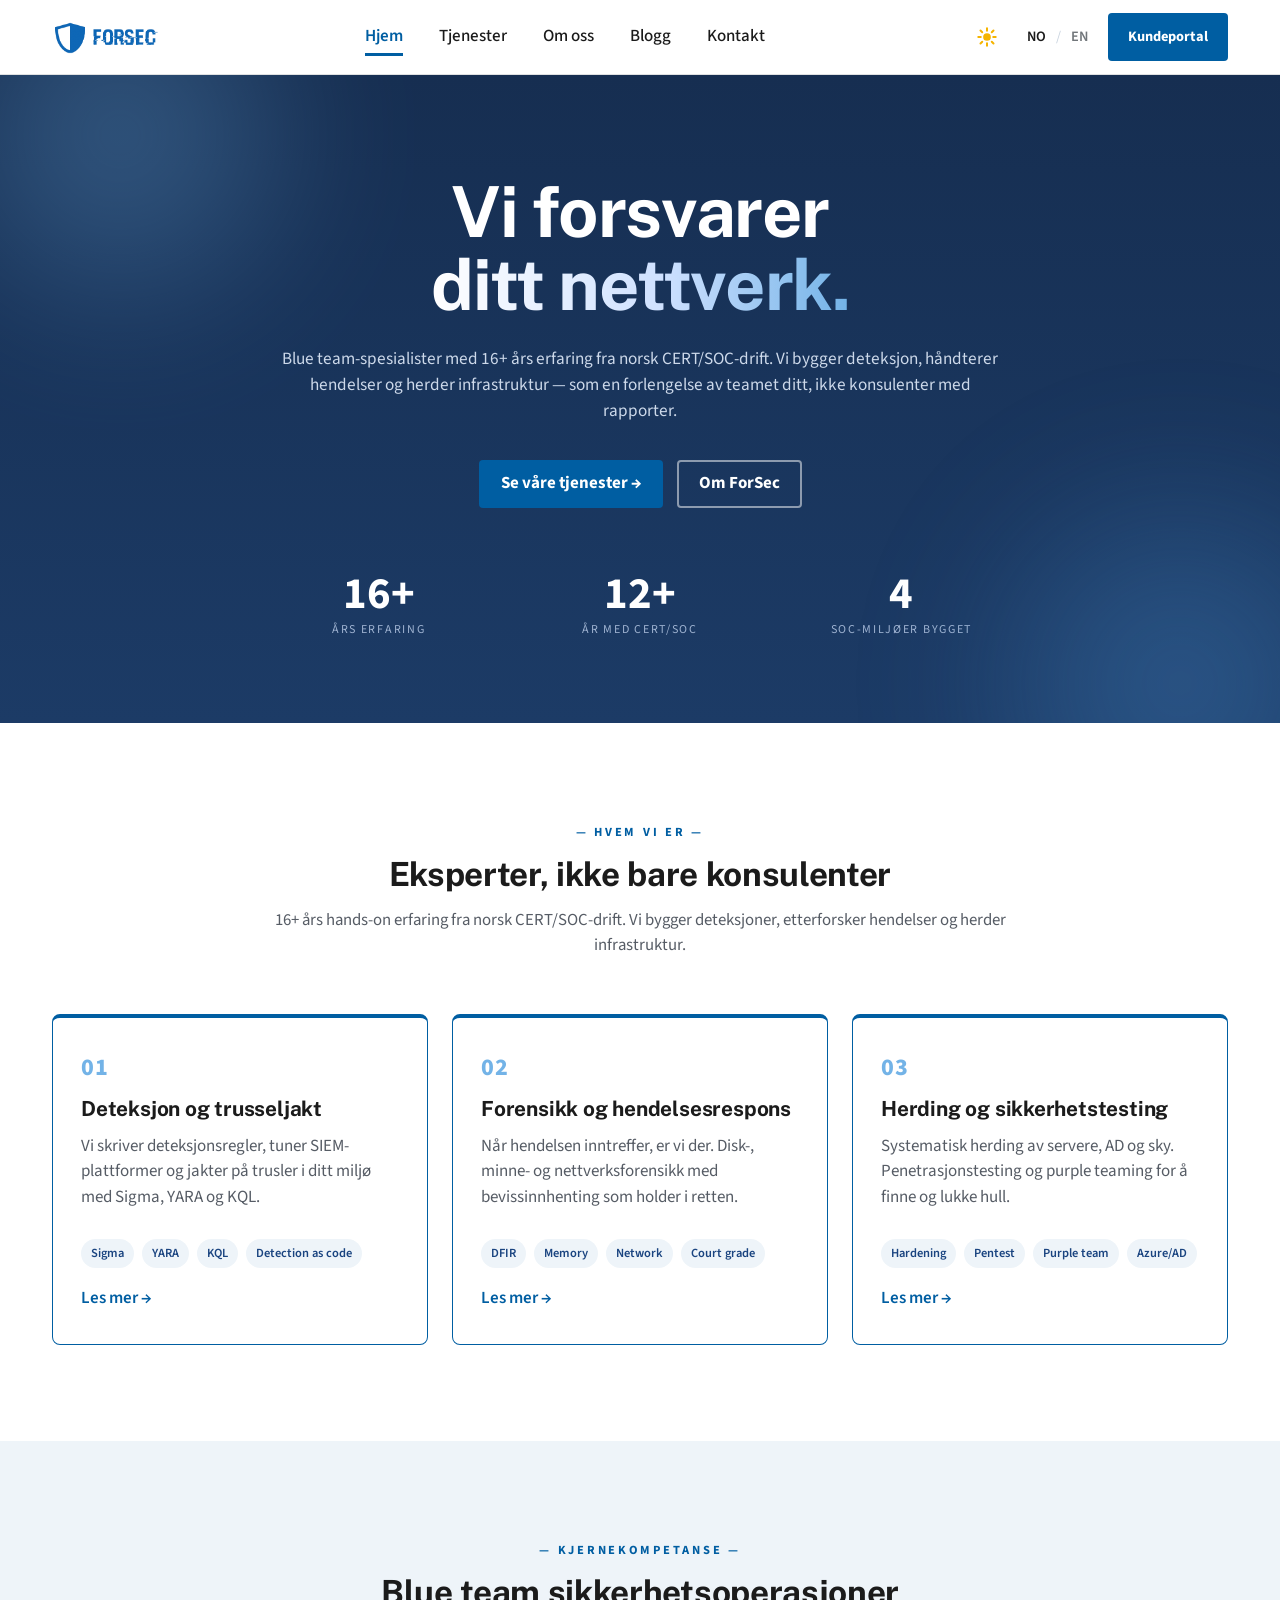
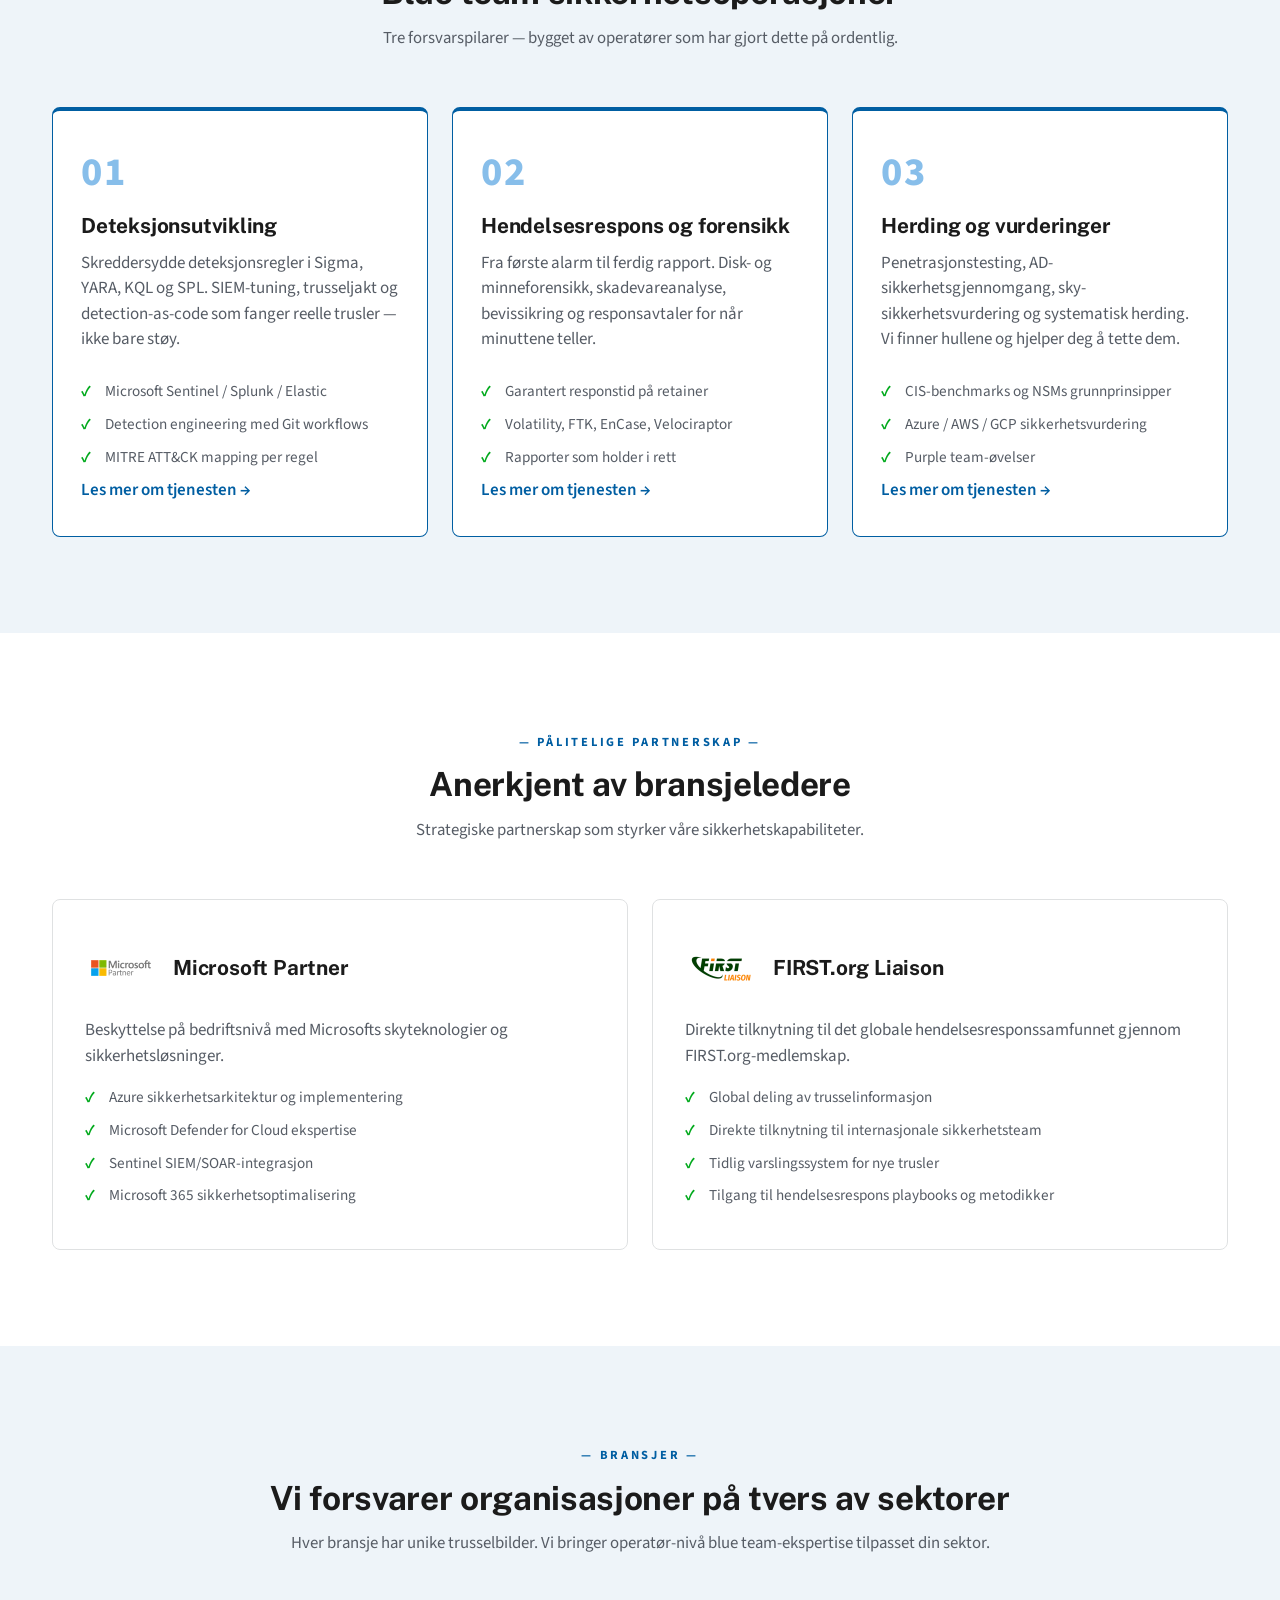
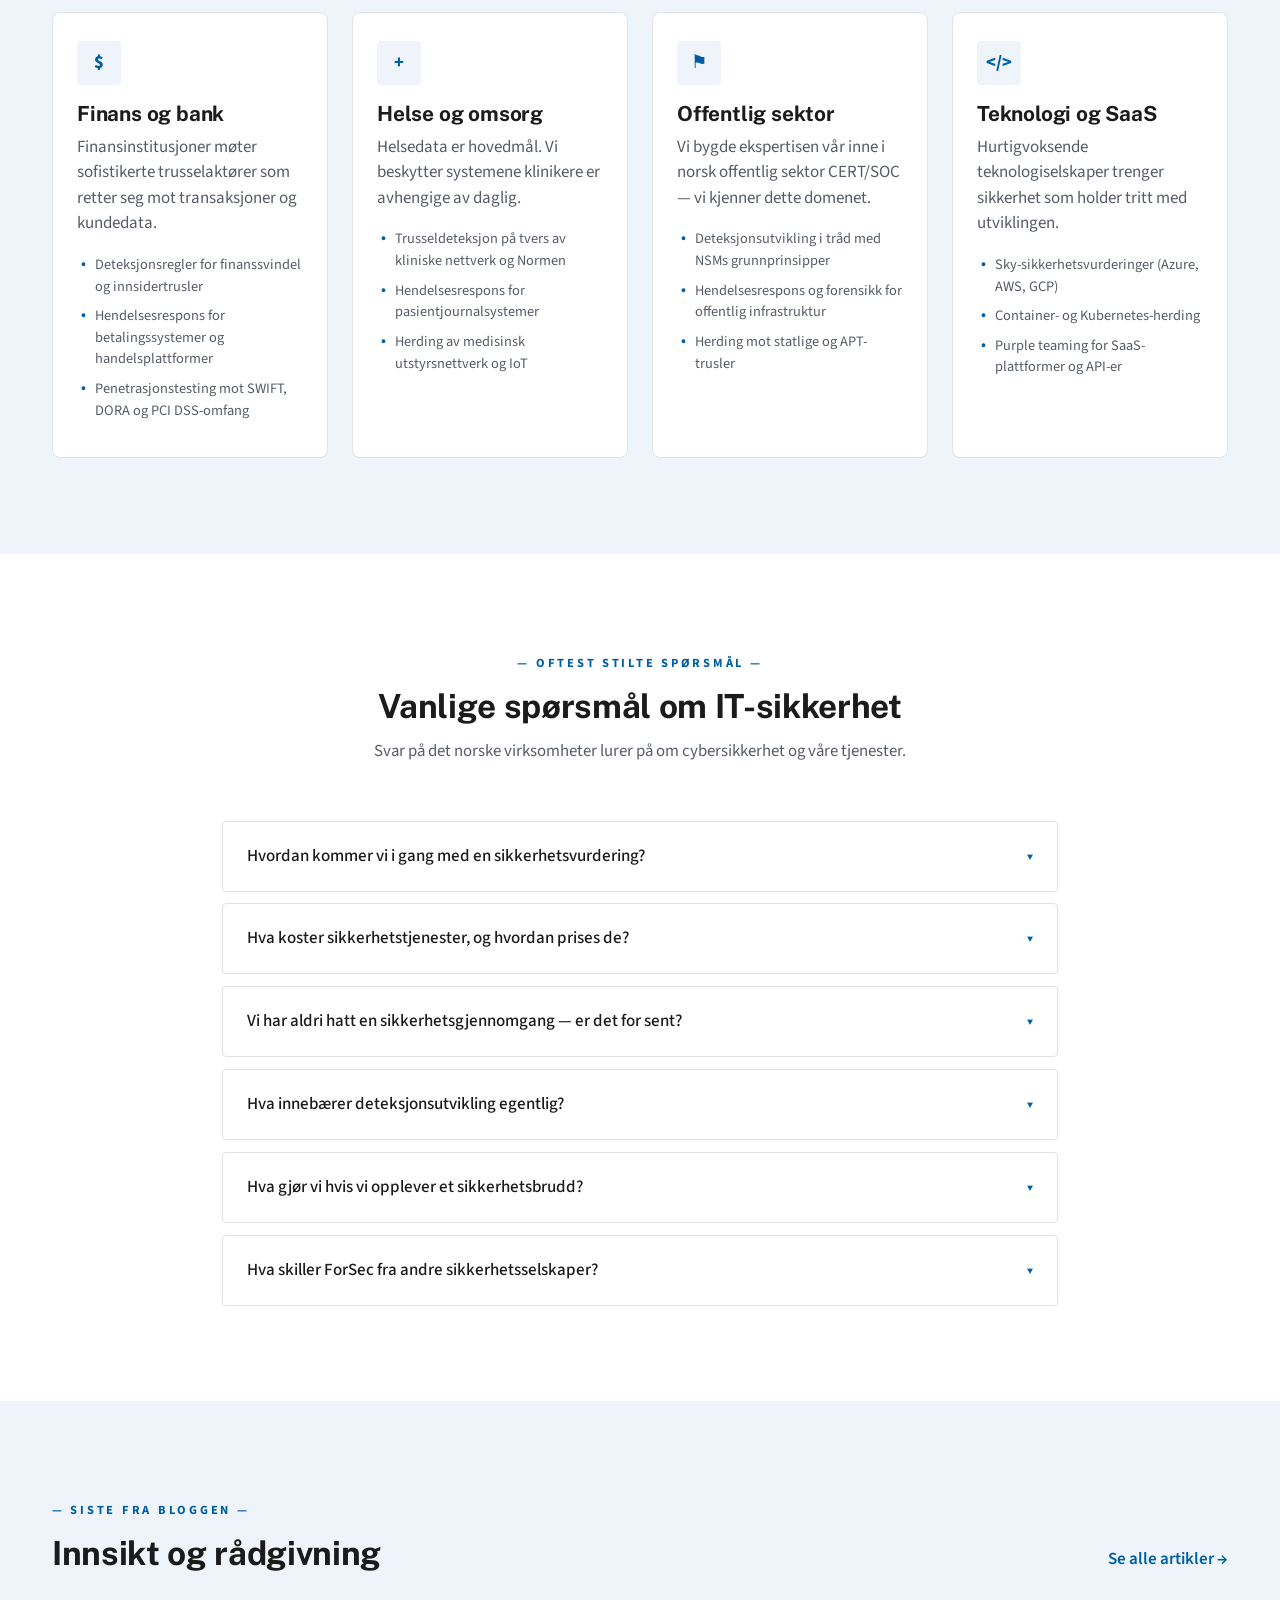
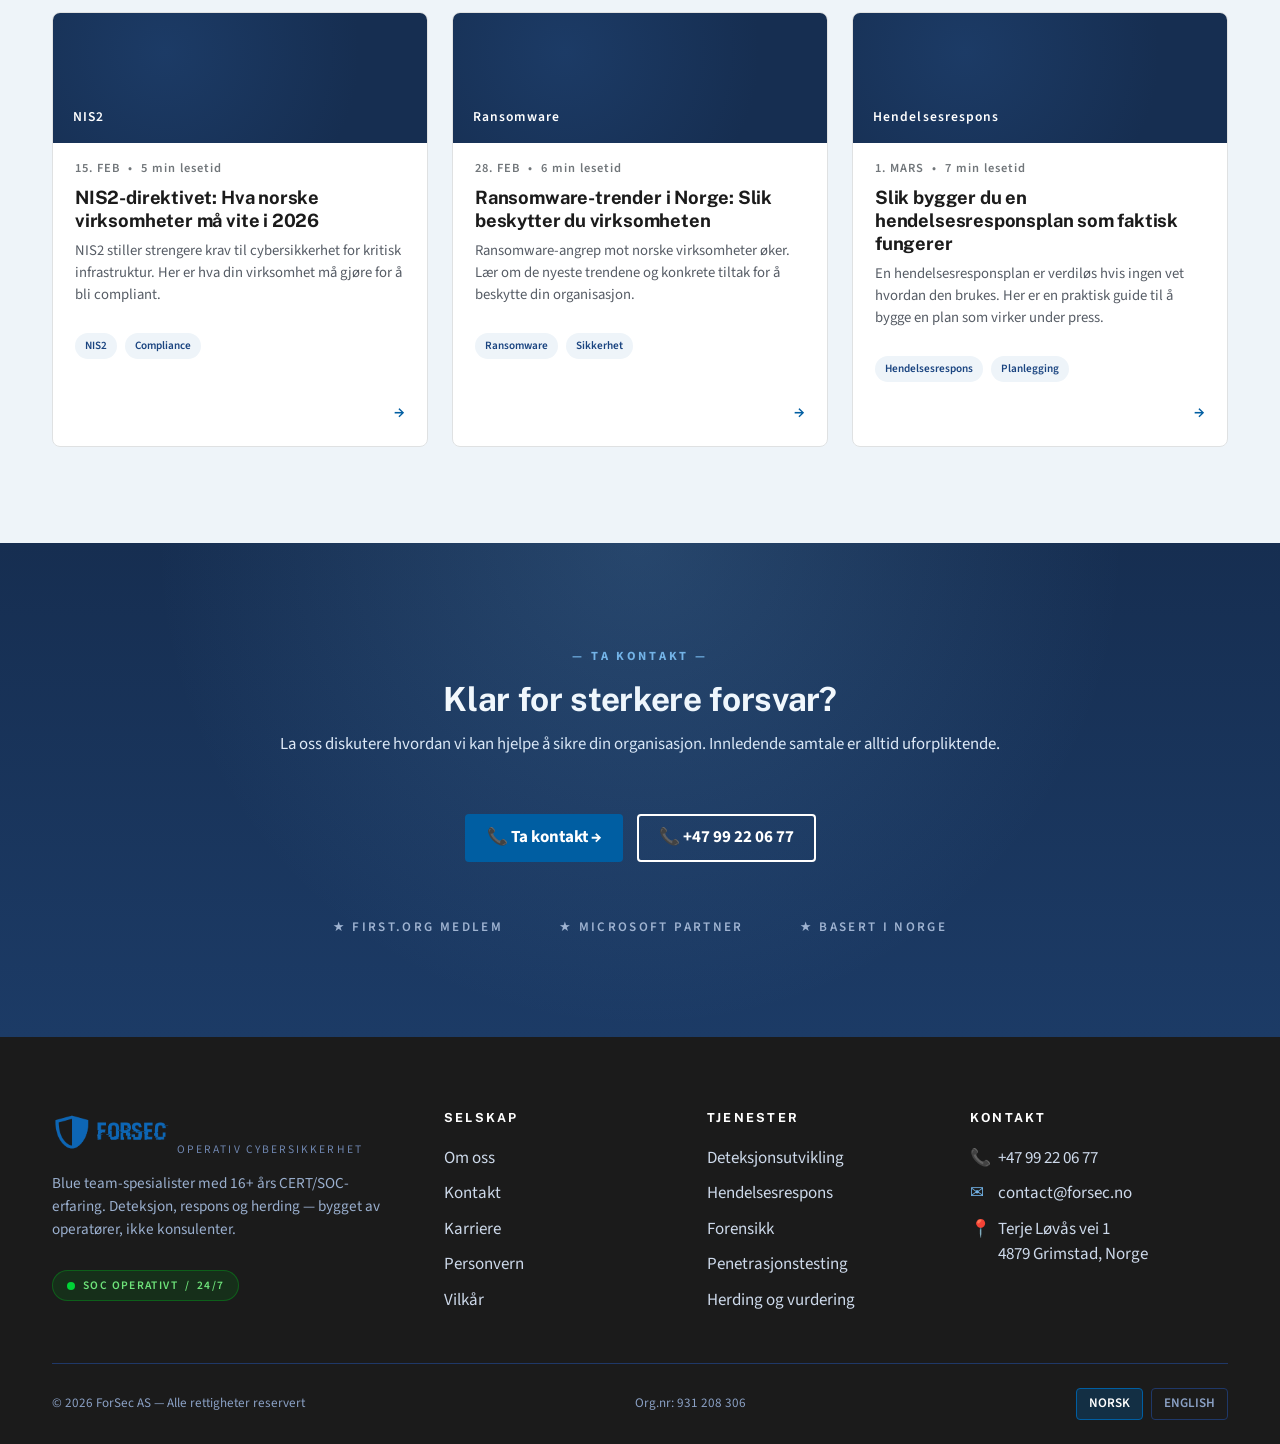
==== commit 02f2a11a: "everything" ====
--- a/index.html
+++ b/index.html
@@ -35,8 +35,8 @@
 <meta name="twitter:description" content="Blue team-spesialister med 16+ års CERT/SOC-erfaring." />
 <meta name="twitter:image" content="https://forsec.no/forsec-logo.png" />
 
-<link rel="icon" type="image/png" href="forsec-logo.png" />
-<link rel="apple-touch-icon" href="forsec-logo.png" />
+<link rel="icon" type="image/png" href="favicon.png" />
+<link rel="apple-touch-icon" href="favicon.png" />
 <link rel="preconnect" href="https://fonts.googleapis.com" />
 <link rel="preconnect" href="https://fonts.gstatic.com" crossorigin />
 <link href="https://fonts.googleapis.com/css2?family=Public+Sans:wght@400;500;600;700;800&family=Source+Sans+3:wght@400;600;700&display=swap" rel="stylesheet" />
@@ -115,16 +115,16 @@
       <img class="brand-logo" src="forsec-logo.png" alt="ForSec" width="120" height="40" fetchpriority="high" />
     </a>
 
-    <nav class="main-nav" aria-label="Hovedmeny">
+    <nav class="main-nav" aria-label="Hovedmeny" data-i18n-aria-label="aria.nav">
       <a href="#top"        class="nav-link active" data-i18n="nav.home">Hjem</a>
       <a href="tjenester.html" class="nav-link"     data-i18n="nav.services">Tjenester</a>
-      <a href="#om"         class="nav-link"        data-i18n="nav.about">Om oss</a>
-      <a href="#blogg"      class="nav-link"        data-i18n="nav.blog">Blogg</a>
-      <a href="#kontakt"    class="nav-link"        data-i18n="nav.contact">Kontakt</a>
+      <a href="om-oss.html" class="nav-link"        data-i18n="nav.about">Om oss</a>
+      <a href="blogg.html"  class="nav-link"        data-i18n="nav.blog">Blogg</a>
+      <a href="kontakt.html" class="nav-link"       data-i18n="nav.contact">Kontakt</a>
     </nav>
 
     <div class="header-utils">
-      <button class="theme-toggle" id="themeToggle" aria-label="Bytt tema">
+      <button class="theme-toggle" id="themeToggle" aria-label="Bytt tema" data-i18n-aria-label="aria.theme">
         <span class="icon-wrap">
           <svg class="icon icon-sun"  viewBox="0 0 24 24" aria-hidden="true">
             <circle cx="12" cy="12" r="4.2" fill="currentColor"/>
@@ -137,12 +137,12 @@
           </svg>
         </span>
       </button>
-      <div class="lang-toggle" role="group" aria-label="Språk">
+      <div class="lang-toggle" role="group" aria-label="Språk" data-i18n-aria-label="aria.lang">
         <button class="lang-btn active" data-lang="no">NO</button>
         <span class="lang-sep">/</span>
         <button class="lang-btn"        data-lang="en">EN</button>
       </div>
-      <a class="btn btn-primary btn-sm" href="#kontakt" data-i18n="nav.cta">Ta kontakt →</a>
+      <button class="btn btn-primary btn-sm" type="button" data-action="login" data-i18n="nav.cta">Kundeportal</button>
     </div>
   </div>
 </header>
@@ -476,7 +476,7 @@
       <div class="footer-col">
         <h4 data-i18n="footer.h1">SELSKAP</h4>
         <ul>
-          <li><a href="#om"      data-i18n="footer.about">Om oss</a></li>
+          <li><a href="om-oss.html" data-i18n="footer.about">Om oss</a></li>
           <li><a href="#kontakt" data-i18n="footer.contact">Kontakt</a></li>
           <li><a href="#"        data-i18n="footer.career">Karriere</a></li>
           <li><a href="#"        data-i18n="footer.privacy">Personvern</a></li>
--- a/styles.css
+++ b/styles.css
@@ -50,9 +50,10 @@
   --measure: 68ex;
 
   --container: 1240px;
-  --t-fast: .15s ease;
-  --t-med: .25s ease;
-  --t-slow: .45s cubic-bezier(.2,.7,.2,1);
+  --t-fast: .2s cubic-bezier(.2,.7,.2,1);
+  --t-med:  .4s cubic-bezier(.2,.7,.2,1);
+  --t-slow: .6s cubic-bezier(.2,.7,.2,1);
+  --t-card: .45s cubic-bezier(.22,.61,.36,1);
 }
 [data-theme="dark"] {
   --color-primary:        #4f97d8;
@@ -265,6 +266,14 @@
 .lede.light, h2.light { color: #e3ecf8; }
 h2.light { color: #fff; }
 
+/* GPU promote — prevents jitter mid-transition */
+.service-card, .catalog-card, .partner-card, .industry-card, .blog-card, .faq-item {
+  will-change: transform;
+  -webkit-backface-visibility: hidden;
+          backface-visibility: hidden;
+  transform: translateZ(0);
+}
+
 /* ---------- REVEAL — only hide when JS confirms IO available ---------- */
 .js-reveal .reveal { opacity: 0; transform: translateY(22px); transition: opacity .7s ease, transform .7s cubic-bezier(.2,.7,.2,1); }
 .js-reveal .reveal.in { opacity: 1; transform: none; }
@@ -287,19 +296,24 @@
   cursor: pointer;
   display: flex; flex-direction: column;
   position: relative; overflow: hidden;
-  transition: transform var(--t-med), box-shadow var(--t-med), border-top-width var(--t-med);
+  transition:
+    transform var(--t-card),
+    box-shadow var(--t-card),
+    border-top-width var(--t-card),
+    border-color var(--t-card),
+    background-color var(--t-card);
 }
 .service-card::after {
   content: ""; position: absolute; inset: auto 0 0 0; height: 0;
   background: linear-gradient(180deg, transparent, rgba(0,94,162,.06));
-  transition: height var(--t-med);
+  transition: height var(--t-card);
 }
 .service-card:hover { border-top-width: 8px; box-shadow: var(--shadow-xl); transform: translateY(-6px); }
 .service-card:hover::after { height: 100%; }
 .service-card:hover .card-num { transform: translateX(4px); color: var(--color-primary); }
 .service-card:hover .card-link { text-decoration: underline; transform: translateX(4px); }
 .service-card:focus-within { outline: 3px solid var(--color-primary-darker); outline-offset: 2px; }
-.card-num { color: var(--color-primary-light); font-weight: 800; font-size: 1.5rem; letter-spacing: .04em; margin-bottom: 10px; transition: transform var(--t-med), color var(--t-med); }
+.card-num { color: var(--color-primary-light); font-weight: 800; font-size: 1.5rem; letter-spacing: .04em; margin-bottom: 10px; transition: transform var(--t-card), color var(--t-card); }
 .card-num.lg { font-size: 2.5rem; opacity: .85; }
 .service-card h3 { margin-bottom: 12px; position: relative; z-index: 1; }
 .service-card p { color: var(--color-text-secondary); flex: 1; position: relative; z-index: 1; }
@@ -313,7 +327,7 @@
 .check-list li { position: relative; padding-left: 24px; margin: 10px 0; color: var(--color-text-secondary); font-size: .95rem; }
 .check-list li::before { content: '✓'; position: absolute; left: 0; top: 0; color: var(--color-success); font-weight: 700; }
 
-.card-link { color: var(--color-primary); font-weight: 600; margin-top: auto; align-self: flex-start; transition: transform var(--t-fast), text-decoration var(--t-fast); position: relative; z-index: 1; }
+.card-link { color: var(--color-primary); font-weight: 600; margin-top: auto; align-self: flex-start; transition: transform var(--t-card), color var(--t-card); position: relative; z-index: 1; }
 .link { color: var(--color-primary); font-weight: 600; transition: all var(--t-fast); }
 .link:hover { text-decoration: underline; text-underline-offset: 3px; }
 
@@ -323,7 +337,11 @@
   border: 1px solid var(--color-border);
   border-radius: var(--radius-lg);
   padding: 32px;
-  transition: transform var(--t-med), box-shadow var(--t-med), border-color var(--t-med);
+  transition:
+    transform var(--t-card),
+    box-shadow var(--t-card),
+    border-color var(--t-card),
+    background-color var(--t-card);
 }
 .partner-card:hover { transform: translateY(-4px); box-shadow: var(--shadow-lg); border-color: var(--color-primary-light); }
 .partner-head { display: flex; align-items: center; gap: 16px; margin-bottom: 14px; }
@@ -337,13 +355,17 @@
   border: 1px solid var(--color-border);
   border-radius: var(--radius-lg);
   padding: 28px 24px;
-  transition: transform var(--t-med), box-shadow var(--t-med), border-color var(--t-med);
   position: relative; overflow: hidden;
+  transition:
+    transform var(--t-card),
+    box-shadow var(--t-card),
+    border-color var(--t-card),
+    background-color var(--t-card);
 }
 .industry-card::before {
   content: ""; position: absolute; top: 0; left: 0; right: 0; height: 3px;
   background: var(--color-primary); transform: scaleX(0); transform-origin: left;
-  transition: transform var(--t-med);
+  transition: transform var(--t-card);
 }
 .industry-card:hover { transform: translateY(-4px); border-color: var(--color-primary); box-shadow: var(--shadow-md); }
 .industry-card:hover::before { transform: scaleX(1); }
@@ -352,7 +374,10 @@
   background: var(--color-bg-secondary); color: var(--color-primary);
   display: grid; place-items: center; font-weight: 800; font-size: 1.15rem;
   margin-bottom: 16px;
-  transition: background-color var(--t-med), color var(--t-med), transform .35s cubic-bezier(.34,1.56,.64,1);
+  transition:
+    background-color var(--t-card),
+    color var(--t-card),
+    transform .5s cubic-bezier(.34,1.56,.64,1);
 }
 .industry-card:hover .industry-icon { background: var(--color-primary); color: #fff; transform: rotate(-8deg) scale(1.1); }
 .industry-card h3 { margin-bottom: 8px; }
@@ -365,9 +390,14 @@
   background: var(--color-bg-primary);
   border: 1px solid var(--color-border);
   border-radius: var(--radius);
-  transition: background-color .2s ease, border-color .2s ease, box-shadow .2s ease;
+  transition:
+    background-color var(--t-card),
+    border-color var(--t-card),
+    box-shadow var(--t-card),
+    transform var(--t-card);
   cursor: pointer;
 }
+.faq-item:hover { transform: translateY(-2px); }
 .faq-item:hover { background: var(--color-bg-secondary); border-color: var(--color-primary); box-shadow: var(--shadow-sm); }
 .faq-item:hover .faq-question { color: var(--color-primary); }
 .faq-item[open] { background: var(--color-bg-secondary); border-color: var(--color-primary); box-shadow: var(--shadow-sm); }
@@ -387,7 +417,11 @@
   border: 1px solid var(--color-border);
   border-radius: var(--radius-lg);
   overflow: hidden;
-  transition: transform var(--t-med), box-shadow var(--t-med), border-color var(--t-med);
+  transition:
+    transform var(--t-card),
+    box-shadow var(--t-card),
+    border-color var(--t-card),
+    background-color var(--t-card);
 }
 .blog-card:hover { transform: translateY(-5px); box-shadow: var(--shadow-xl); border-color: var(--color-primary-light); }
 .blog-card:hover .blog-cover::after { transform: translateX(0); }
@@ -503,10 +537,13 @@
   background: var(--color-bg-secondary); color: var(--color-primary);
   display: grid; place-items: center;
   margin-bottom: 18px;
-  transition: transform .35s cubic-bezier(.34,1.56,.64,1), background-color var(--t-med), color var(--t-med);
-}
-.svc-icon svg { width: 26px; height: 26px; }
-.service-card:hover .svc-icon { background: var(--color-primary); color: #fff; transform: rotate(-6deg) scale(1.08); }
+  transition:
+    transform .5s cubic-bezier(.34,1.56,.64,1),
+    background-color var(--t-card),
+    color var(--t-card);
+}
+.svc-icon svg { width: 26px; height: 26px; transition: transform var(--t-card); }
+.service-card:hover .svc-icon { background: var(--color-primary); color: #fff; transform: rotate(-6deg) scale(1.1); }
 .svc-target { color: var(--color-text-muted); font-size: .9rem; margin-top: auto; }
 .svc-target em { font-style: italic; }
 
@@ -518,7 +555,11 @@
   padding: 28px 26px;
   display: flex; flex-direction: column; gap: 6px;
   position: relative; overflow: hidden;
-  transition: transform var(--t-med), box-shadow var(--t-med), border-color var(--t-med);
+  transition:
+    transform var(--t-card),
+    box-shadow var(--t-card),
+    border-color var(--t-card),
+    background-color var(--t-card);
 }
 .catalog-card:hover { transform: translateY(-6px); box-shadow: var(--shadow-xl); }
 .catalog-card.highlight { border-top-color: var(--color-primary-dark); background: linear-gradient(180deg, var(--color-bg-primary) 0%, var(--color-bg-tint) 100%); }
@@ -526,7 +567,10 @@
   width: 42px; height: 42px; border-radius: var(--radius);
   background: var(--color-bg-secondary); color: var(--color-primary);
   display: grid; place-items: center; margin-bottom: 12px;
-  transition: transform .35s cubic-bezier(.34,1.56,.64,1), background-color var(--t-med), color var(--t-med);
+  transition:
+    transform .5s cubic-bezier(.34,1.56,.64,1),
+    background-color var(--t-card),
+    color var(--t-card);
 }
 .cat-icon svg { width: 22px; height: 22px; }
 .catalog-card:hover .cat-icon { background: var(--color-primary); color: #fff; transform: rotate(-8deg) scale(1.1); }
@@ -596,6 +640,282 @@
   .rotator { transition: none; }
 }
 
+/* ---------- CONTACT PAGE ---------- */
+.contact-grid {
+  display: grid; grid-template-columns: 1fr 1.2fr;
+  gap: 48px; align-items: start;
+}
+@media (max-width: 900px) { .contact-grid { grid-template-columns: 1fr; gap: 32px; } }
+
+.contact-info h2 { margin-bottom: 10px; font-size: 1.65rem; }
+.contact-info > p { color: var(--color-text-secondary); margin-bottom: 28px; }
+.info-list { display: flex; flex-direction: column; gap: 20px; }
+.info-list li { display: flex; gap: 14px; align-items: flex-start; }
+.info-icon {
+  flex-shrink: 0;
+  width: 44px; height: 44px; border-radius: var(--radius);
+  background: var(--color-bg-secondary); color: var(--color-primary);
+  display: grid; place-items: center;
+  transition: background-color var(--t-card), color var(--t-card), transform var(--t-card);
+}
+.info-icon svg { width: 22px; height: 22px; }
+.info-list li:hover .info-icon { background: var(--color-primary); color: #fff; transform: rotate(-6deg) scale(1.05); }
+.info-list .info-label { display: block; font-size: .78rem; letter-spacing: .12em; color: var(--color-text-muted); font-weight: 600; margin-bottom: 2px; text-transform: uppercase; }
+.info-list a { color: var(--color-text-primary); font-weight: 600; transition: color var(--t-card); }
+.info-list a:hover { color: var(--color-primary); }
+
+.contact-cards { display: flex; flex-direction: column; gap: 18px; }
+.contact-card {
+  background: var(--color-bg-secondary);
+  border: 1px solid transparent;
+  border-radius: var(--radius-lg);
+  padding: 28px 30px;
+  transition:
+    transform var(--t-card),
+    box-shadow var(--t-card),
+    border-color var(--t-card),
+    background-color var(--t-card);
+}
+.contact-card h3 { font-size: 1.2rem; margin-bottom: 6px; }
+.contact-card > p { color: var(--color-text-secondary); margin-bottom: 18px; font-size: .95rem; }
+.contact-card.link-card {
+  display: block; text-decoration: none; color: inherit; cursor: pointer;
+}
+.contact-card.link-card:hover { transform: translateY(-4px); box-shadow: var(--shadow-md); background: var(--color-bg-primary); border-color: var(--color-primary-light); }
+.contact-card.link-card h3 { color: var(--color-text-primary); transition: color var(--t-card); }
+.contact-card.link-card:hover h3 { color: var(--color-primary); }
+.cc-icon {
+  width: 44px; height: 44px; border-radius: var(--radius);
+  background: var(--color-bg-primary); color: var(--color-primary);
+  display: grid; place-items: center; margin-bottom: 14px;
+  transition: background-color var(--t-card), color var(--t-card), transform var(--t-card);
+}
+.cc-icon svg { width: 22px; height: 22px; }
+.contact-card.link-card:hover .cc-icon { background: var(--color-primary); color: #fff; transform: rotate(-8deg) scale(1.08); }
+
+/* Form */
+.contact-form { display: flex; flex-direction: column; gap: 14px; }
+.form-row { display: grid; grid-template-columns: 1fr 1fr; gap: 14px; }
+@media (max-width: 560px) { .form-row { grid-template-columns: 1fr; } }
+.field { display: flex; flex-direction: column; gap: 6px; }
+.field label { font-size: .85rem; font-weight: 600; color: var(--color-text-primary); }
+.field input, .field textarea {
+  font-family: inherit; font-size: .98rem;
+  padding: 11px 14px;
+  background: var(--color-bg-primary);
+  border: 1px solid var(--color-border);
+  border-radius: var(--radius);
+  color: var(--color-text-primary);
+  transition: border-color var(--t-card), box-shadow var(--t-card), background-color var(--t-card);
+  width: 100%; resize: vertical;
+}
+.field input::placeholder, .field textarea::placeholder { color: var(--color-text-muted); }
+.field input:hover, .field textarea:hover { border-color: var(--color-primary-light); }
+.field input:focus-visible, .field textarea:focus-visible {
+  outline: none; border-color: var(--color-primary);
+  box-shadow: 0 0 0 3px rgba(0,94,162,.20);
+}
+.form-note { color: var(--color-text-muted); font-size: .82rem; margin: 6px 0 0; }
+
+/* ---------- BLOG PAGE ---------- */
+.blog-filter {
+  display: flex; flex-wrap: wrap; gap: 10px;
+  justify-content: center; margin-bottom: 40px;
+}
+.filter-chip {
+  font-family: inherit;
+  background: var(--color-bg-secondary);
+  color: var(--color-text-primary);
+  border: 1px solid var(--color-border);
+  padding: 8px 16px;
+  border-radius: 999px;
+  cursor: pointer; font-weight: 600; font-size: .9rem;
+  transition:
+    background-color var(--t-card),
+    border-color var(--t-card),
+    color var(--t-card),
+    transform var(--t-fast);
+}
+.filter-chip:hover { transform: translateY(-2px); border-color: var(--color-primary); }
+.filter-chip.active { background: var(--color-primary); color: #fff; border-color: var(--color-primary); }
+.filter-chip .count { opacity: .85; margin-left: 4px; font-weight: 500; }
+
+.blog-filter.is-collapsed .filter-chip.extra { display: none; }
+.filter-more {
+  font-family: inherit;
+  background: transparent; color: var(--color-primary);
+  border: 0; padding: 8px 14px;
+  cursor: pointer; font-weight: 700; font-size: .95rem;
+  display: inline-flex; align-items: center; gap: 3px;
+  transition: color var(--t-card), transform var(--t-fast);
+}
+.filter-more:hover { color: var(--color-primary-dark); transform: translateY(-1px); }
+.filter-more .more-plus {
+  display: inline-block; font-size: 1.1rem; line-height: 1;
+  transition: transform .35s cubic-bezier(.34,1.56,.64,1);
+}
+.blog-filter:not(.is-collapsed) .filter-more .more-plus { transform: rotate(45deg); }
+.blog-filter:not(.is-collapsed) .filter-more .more-count { display: none; }
+
+.blog-list { display: grid; gap: 18px; }
+.post-card {
+  background: var(--color-bg-secondary);
+  border: 1px solid transparent;
+  border-radius: var(--radius-lg);
+  padding: 22px 26px;
+  transition:
+    transform var(--t-card),
+    box-shadow var(--t-card),
+    border-color var(--t-card),
+    background-color var(--t-card);
+}
+.post-card:hover { transform: translateY(-3px); box-shadow: var(--shadow-md); border-color: var(--color-primary-light); background: var(--color-bg-primary); }
+.post-card.is-hidden { display: none; }
+.post-meta { display: flex; gap: 8px; align-items: center; color: var(--color-text-muted); font-size: .85rem; margin-bottom: 8px; }
+.post-card h2 { font-size: 1.35rem; margin-bottom: 8px; line-height: 1.3; }
+.post-card h2 a { color: var(--color-text-primary); transition: color var(--t-card); }
+.post-card:hover h2 a { color: var(--color-primary); }
+.post-card p { font-size: .98rem; color: var(--color-text-secondary); margin-bottom: 14px; max-width: none; }
+.post-foot { display: flex; justify-content: space-between; align-items: center; gap: 16px; flex-wrap: wrap; }
+.post-foot .chips { margin: 0; }
+.post-foot .link { white-space: nowrap; }
+.no-results {
+  text-align: center; padding: 48px 0; color: var(--color-text-muted);
+  font-size: 1.05rem;
+}
+
+/* ---------- ABOUT PAGE ---------- */
+.prose { max-width: var(--measure); margin: 0 auto; }
+.prose p { font-size: 1.07rem; line-height: 1.65; }
+
+.om-stats {
+  display: grid; grid-template-columns: repeat(3, 1fr);
+  gap: 16px; margin: 48px auto 0; max-width: 720px;
+}
+.stat-pill {
+  background: var(--color-bg-secondary);
+  border: 1px solid var(--color-border);
+  border-radius: var(--radius-lg);
+  padding: 22px 16px; text-align: center;
+  transition: transform var(--t-card), box-shadow var(--t-card), border-color var(--t-card);
+}
+.stat-pill:hover { transform: translateY(-4px); border-color: var(--color-primary); box-shadow: var(--shadow-md); }
+.stat-pill strong { display: block; font-size: 2rem; color: var(--color-primary); font-weight: 800; line-height: 1; margin-bottom: 6px; }
+.stat-pill span   { font-size: .72rem; letter-spacing: .14em; color: var(--color-text-muted); font-weight: 600; }
+@media (max-width: 600px) { .om-stats { grid-template-columns: 1fr; } }
+
+.team-grid {
+  display: grid; grid-template-columns: repeat(auto-fit, minmax(280px, 360px));
+  gap: 24px; justify-content: center;
+}
+.team-card {
+  background: var(--color-bg-primary);
+  border: 1px solid var(--color-border);
+  border-radius: var(--radius-lg);
+  padding: 32px 28px; text-align: center;
+  transition: transform var(--t-card), box-shadow var(--t-card), border-color var(--t-card);
+}
+.team-card:hover { transform: translateY(-6px); box-shadow: var(--shadow-xl); border-color: var(--color-primary-light); }
+.team-photo {
+  width: 140px; height: 140px;
+  border-radius: 50%;
+  margin: 0 auto 18px;
+  overflow: hidden;
+  background: var(--color-bg-secondary);
+  position: relative;
+  box-shadow: 0 6px 18px rgba(22,46,81,.18), 0 0 0 4px var(--color-bg-primary), 0 0 0 6px var(--color-primary-light);
+  transition: box-shadow var(--t-card), transform var(--t-card);
+}
+.team-card:hover .team-photo { transform: scale(1.04); box-shadow: 0 10px 26px rgba(22,46,81,.28), 0 0 0 4px var(--color-bg-primary), 0 0 0 6px var(--color-primary); }
+.team-photo img { width: 100%; height: 100%; object-fit: cover; }
+.team-card h3 { margin-bottom: 4px; font-size: 1.25rem; }
+.team-role { color: var(--color-primary); font-weight: 600; margin: 0 0 4px; }
+.team-loc  { color: var(--color-text-muted); font-size: .9rem; margin: 0 0 14px; }
+.team-bio  { font-size: .95rem; color: var(--color-text-secondary); }
+.team-tags { display: flex; flex-wrap: wrap; gap: 6px; justify-content: center; margin-top: 14px; }
+.team-tags li {
+  font-size: .72rem; padding: 4px 10px;
+  background: var(--color-bg-secondary); color: var(--color-primary-dark);
+  border-radius: 999px; font-weight: 600;
+  transition: background-color var(--t-card), color var(--t-card), transform var(--t-fast);
+}
+.team-tags li:hover { background: var(--color-primary); color: #fff; transform: translateY(-2px); }
+[data-theme="dark"] .team-tags li { background: rgba(115,179,231,.15); color: var(--color-primary-light); }
+
+/* ---------- LOGIN MODAL ---------- */
+.btn-block { display: flex; width: 100%; justify-content: center; }
+.modal {
+  position: fixed; inset: 0; z-index: 200;
+  display: flex; align-items: center; justify-content: center;
+  padding: 24px;
+  opacity: 0; pointer-events: none;
+  transition: opacity .25s ease;
+}
+.modal.is-open { opacity: 1; pointer-events: auto; }
+.modal-backdrop {
+  position: absolute; inset: 0;
+  background: rgba(11,29,58,.55);
+  -webkit-backdrop-filter: blur(6px);
+          backdrop-filter: blur(6px);
+}
+.modal-panel {
+  position: relative;
+  width: 100%; max-width: 440px;
+  background: var(--color-bg-primary);
+  color: var(--color-text-primary);
+  border-radius: var(--radius-lg);
+  padding: 32px 32px 28px;
+  box-shadow: 0 30px 60px rgba(0,0,0,.35);
+  transform: translateY(20px) scale(.96);
+  opacity: 0;
+  transition: transform .35s cubic-bezier(.2,.7,.2,1), opacity .25s ease;
+}
+.modal.is-open .modal-panel { transform: none; opacity: 1; }
+.modal-close {
+  position: absolute; top: 10px; right: 12px;
+  background: transparent; border: 0; cursor: pointer;
+  font-size: 1.8rem; line-height: 1;
+  color: var(--color-text-muted);
+  width: 36px; height: 36px; border-radius: 999px;
+  transition: background-color var(--t-card), color var(--t-card), transform var(--t-fast);
+}
+.modal-close:hover { background: var(--color-bg-secondary); color: var(--color-text-primary); transform: rotate(90deg); }
+.modal-head { text-align: center; margin-bottom: 22px; }
+.modal-logo { display: flex; justify-content: center; margin-bottom: 12px; }
+.modal-head h2 { font-size: 1.5rem; margin-bottom: 6px; }
+.modal-head p  { color: var(--color-text-secondary); font-size: .95rem; max-width: none; }
+.login-form { display: flex; flex-direction: column; gap: 14px; }
+.login-row { display: flex; justify-content: space-between; align-items: center; gap: 12px; font-size: .9rem; }
+.check { display: inline-flex; align-items: center; gap: 8px; cursor: pointer; color: var(--color-text-secondary); user-select: none; }
+.check input[type="checkbox"] {
+  appearance: none; -webkit-appearance: none;
+  width: 18px; height: 18px; margin: 0;
+  border: 2px solid var(--color-border-strong);
+  border-radius: 3px;
+  background: var(--color-bg-primary);
+  cursor: pointer;
+  display: inline-grid; place-content: center;
+  position: relative;
+  transition: background-color var(--t-fast), border-color var(--t-fast), transform var(--t-fast);
+  flex-shrink: 0;
+}
+.check input[type="checkbox"]:hover { border-color: var(--color-primary); }
+.check input[type="checkbox"]:checked { background: var(--color-primary); border-color: var(--color-primary); }
+.check input[type="checkbox"]:checked::after {
+  content: ""; display: block;
+  width: 10px; height: 6px;
+  border-left: 2.4px solid #fff;
+  border-bottom: 2.4px solid #fff;
+  transform: rotate(-45deg) translate(1px, -1px);
+}
+.check input[type="checkbox"]:active { transform: scale(.92); }
+.check input[type="checkbox"]:focus-visible { outline: .25rem solid var(--color-warning); outline-offset: 0; }
+.login-msg { margin: 6px 0 0; font-size: .9rem; color: var(--color-text-muted); min-height: 1.2em; }
+.login-msg.is-info { color: var(--color-primary-dark); }
+.login-foot { margin: 12px 0 0; font-size: .82rem; color: var(--color-text-muted); text-align: center; max-width: none; }
+
+[data-theme="dark"] .modal-backdrop { background: rgba(0,0,0,.65); }
+
 /* ---------- a11y — USWDS focus state ---------- */
 /* USWDS standard: 0.25rem gold-20v outline, 0 offset */
 :focus { outline: none; }
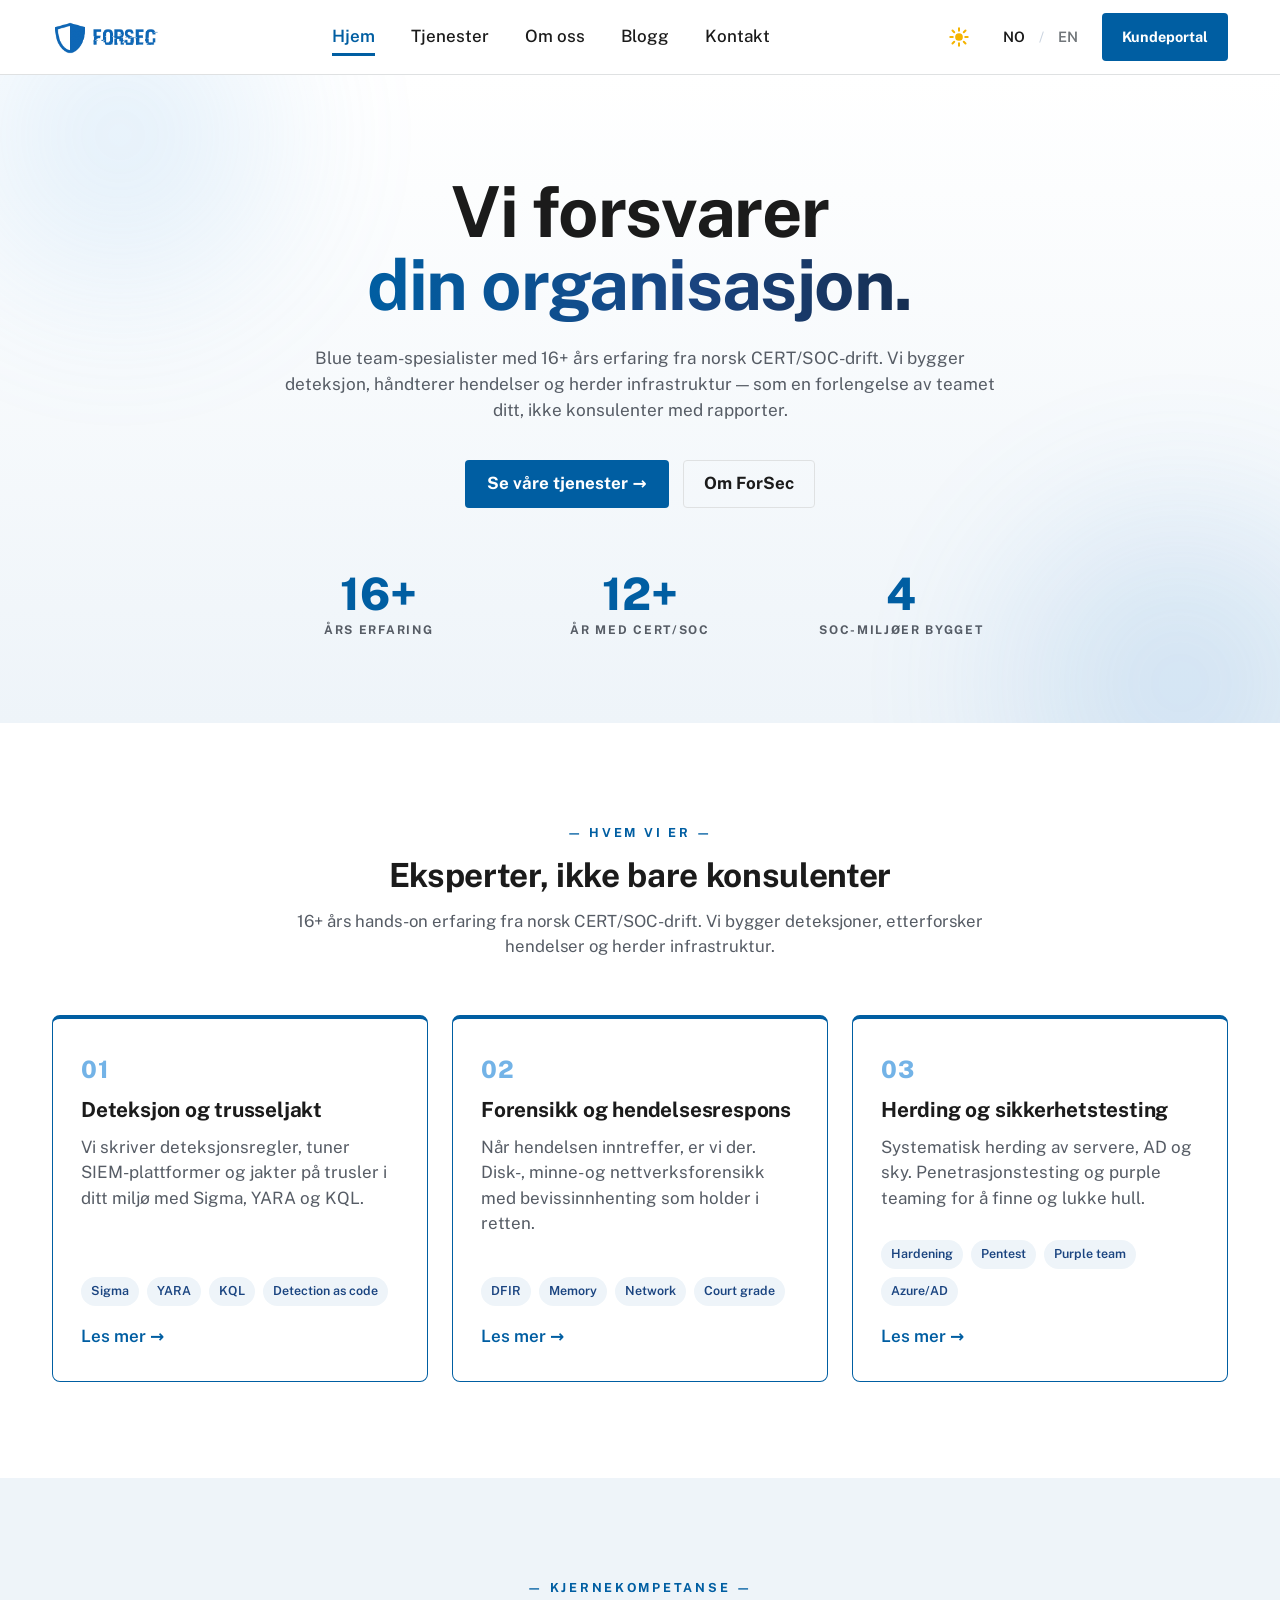
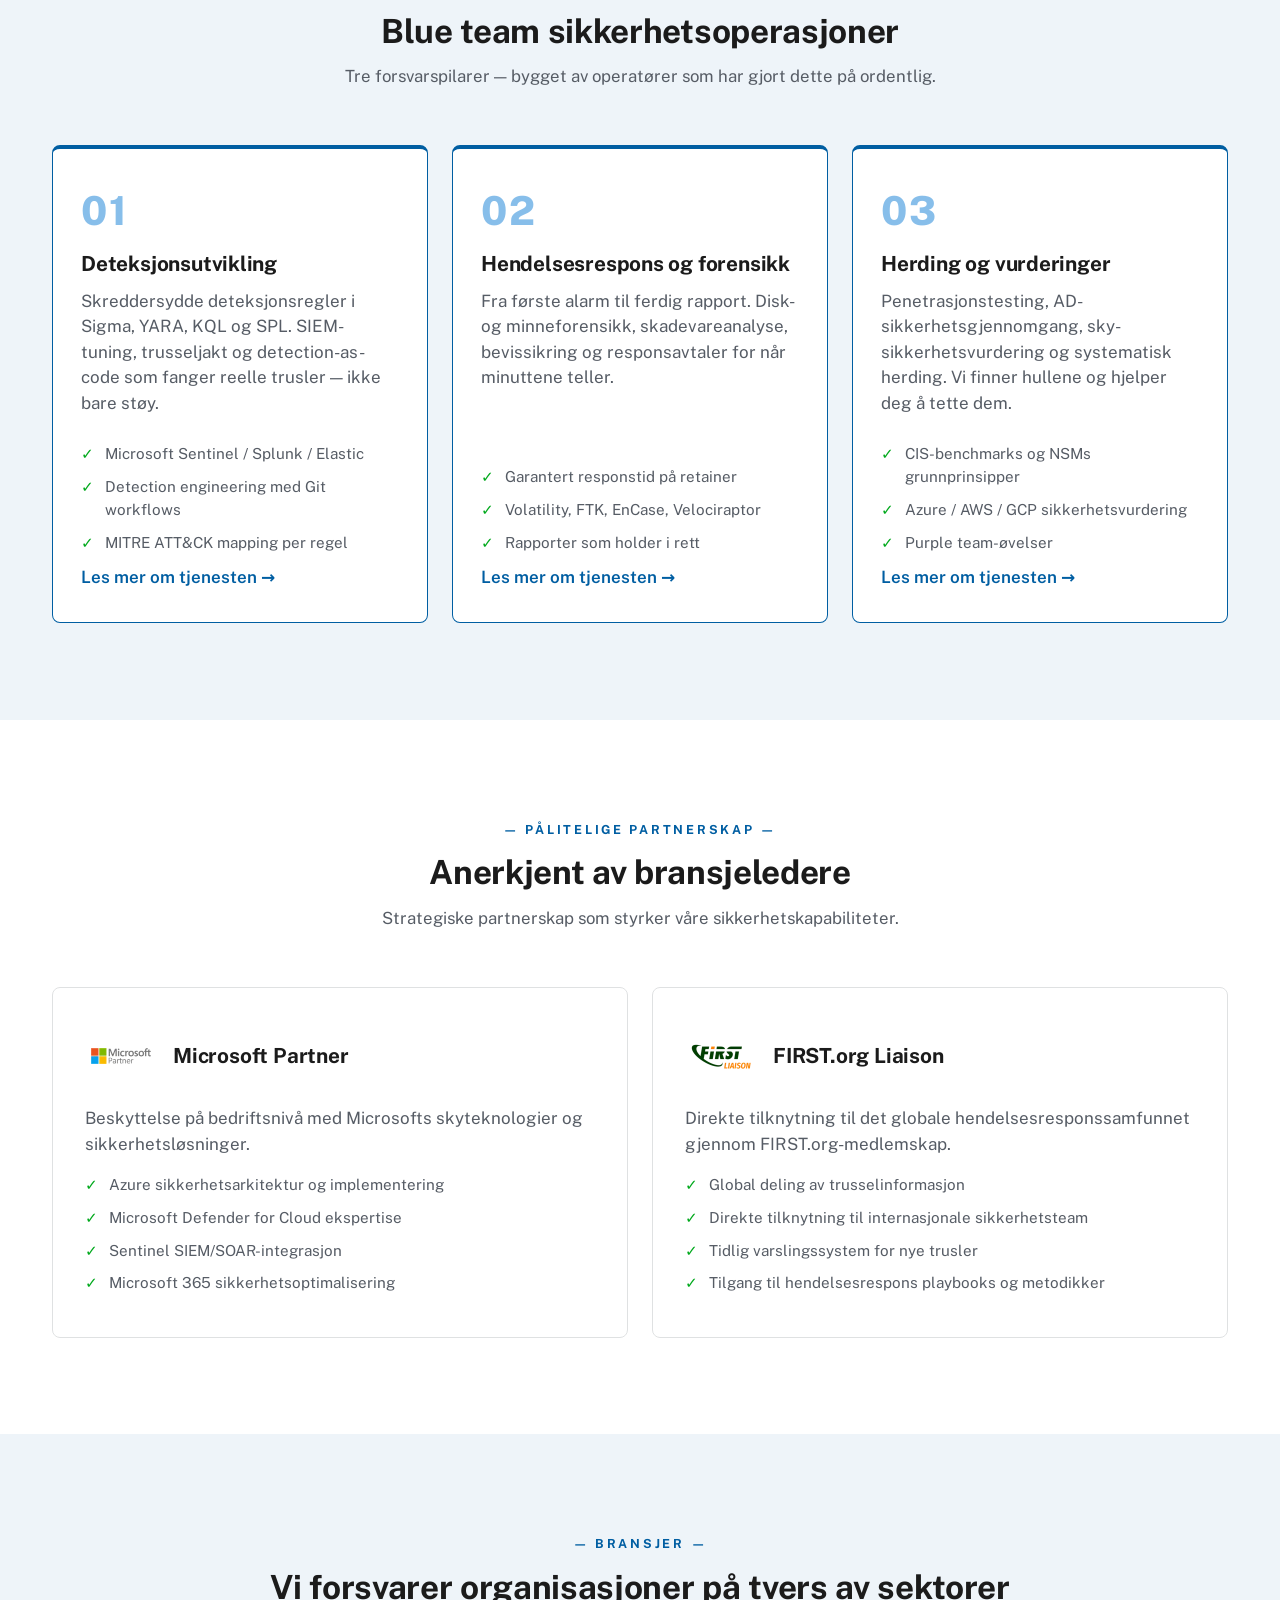
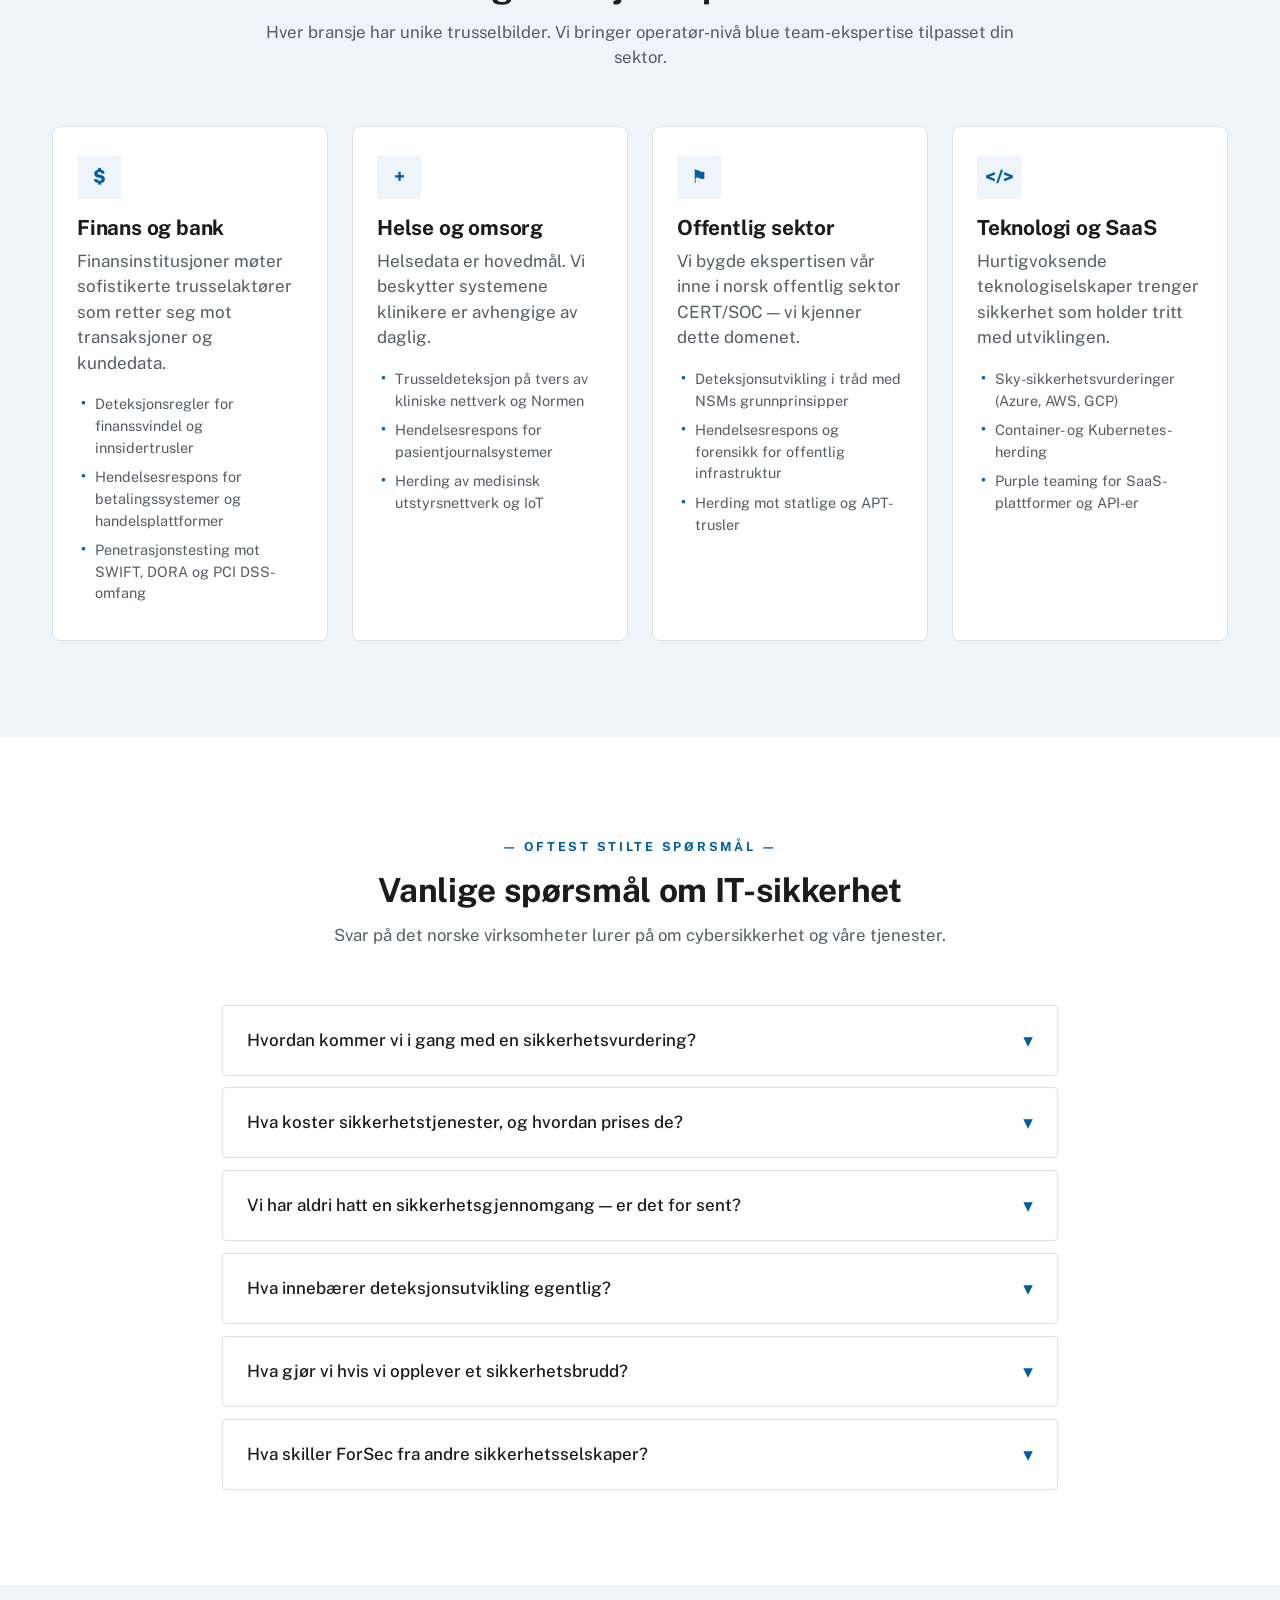
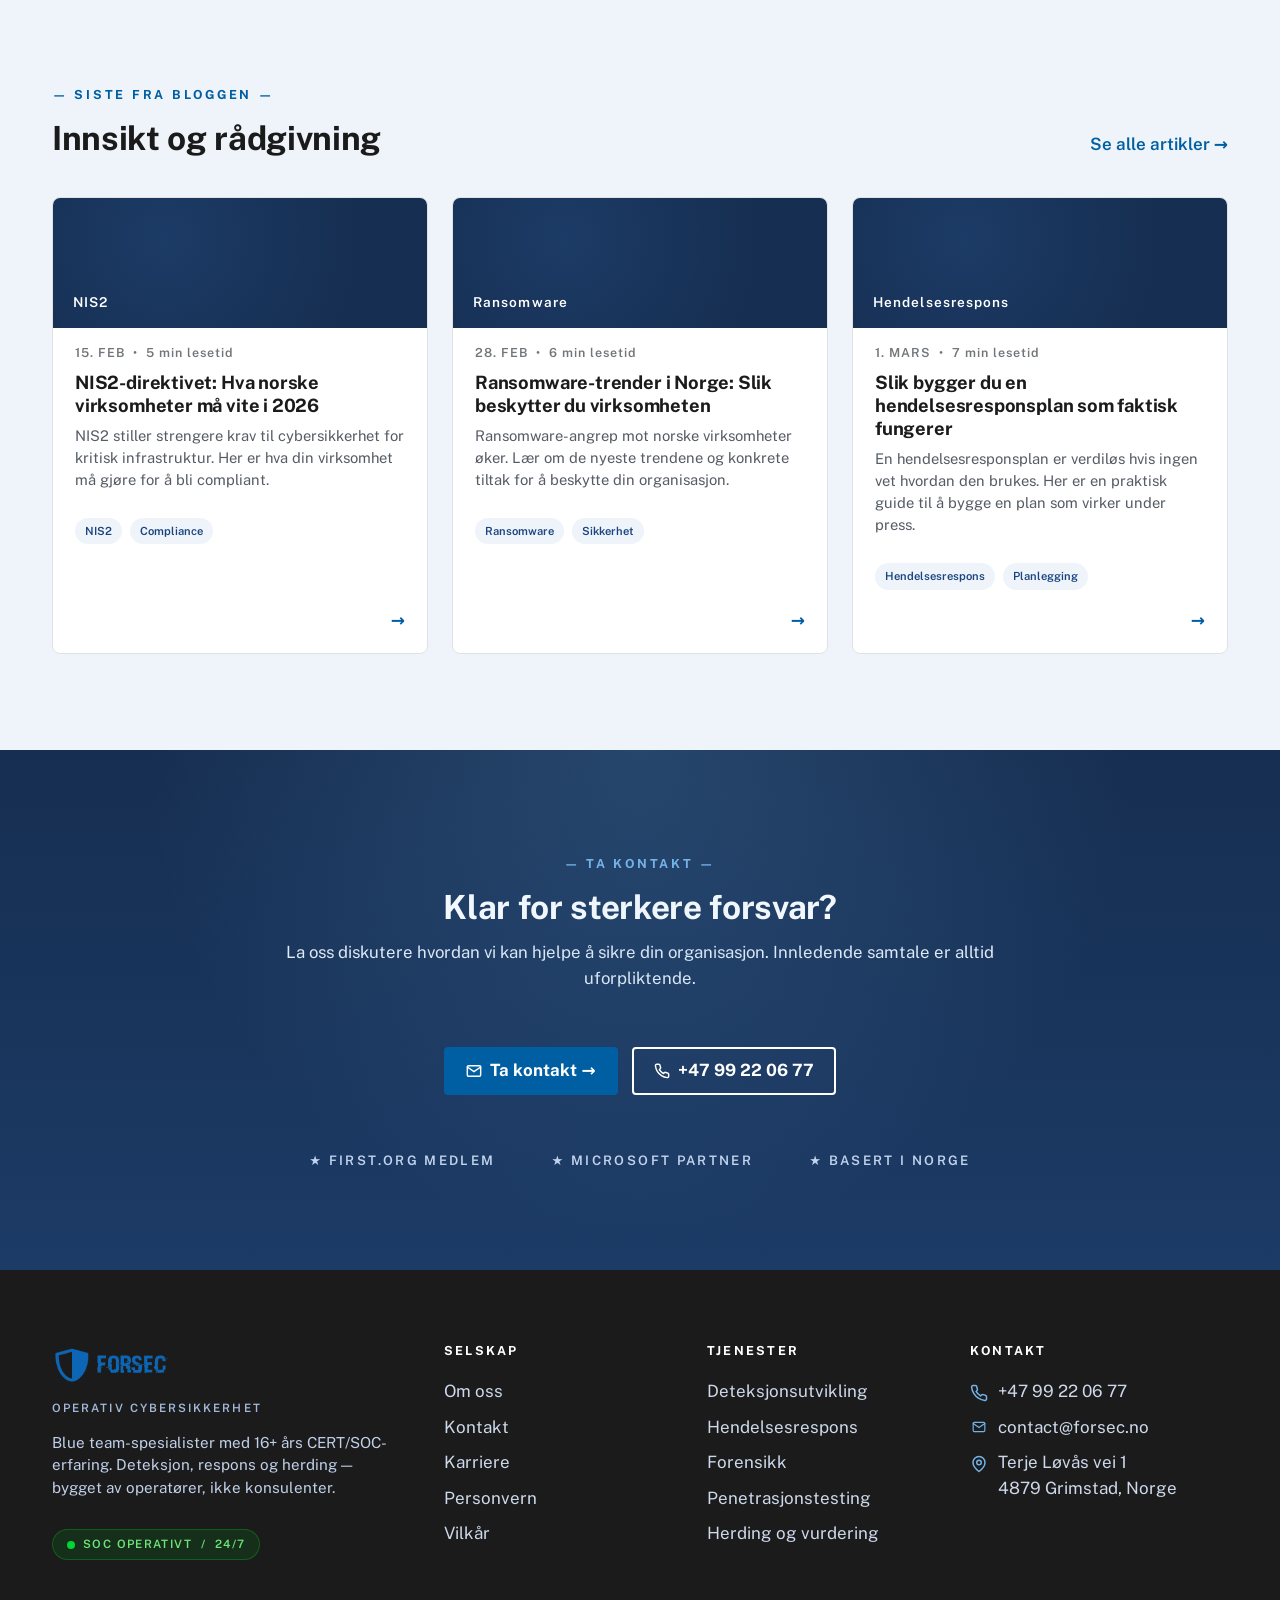
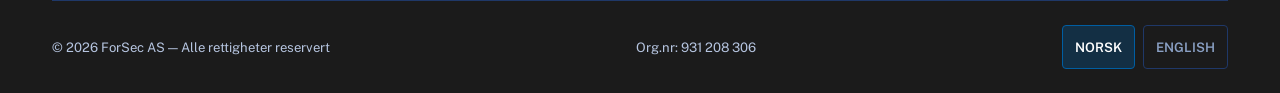
==== commit d8c01dbb: "Add files via upload" ====
--- a/index.html
+++ b/index.html
@@ -1,5 +1,5 @@
 <!DOCTYPE html>
-<html lang="no" data-theme="light">
+<html lang="nb" data-theme="light">
 <head>
 <meta charset="UTF-8" />
 <meta name="viewport" content="width=device-width, initial-scale=1.0" />
@@ -39,7 +39,7 @@
 <link rel="apple-touch-icon" href="favicon.png" />
 <link rel="preconnect" href="https://fonts.googleapis.com" />
 <link rel="preconnect" href="https://fonts.gstatic.com" crossorigin />
-<link href="https://fonts.googleapis.com/css2?family=Public+Sans:wght@400;500;600;700;800&family=Source+Sans+3:wght@400;600;700&display=swap" rel="stylesheet" />
+<link href="https://fonts.googleapis.com/css2?family=Public+Sans:wght@300;400;500;600;700;800https://fonts.googleapis.com/css2?family=Public+Sans:wght@400;500;600;700;800&family=Source+Sans+3:wght@400;600;700&display=swapdisplay=swap" rel="stylesheet" />
 <link rel="stylesheet" href="styles.css" />
 
 <!-- JSON-LD: Organization + LocalBusiness -->
@@ -189,7 +189,7 @@
         <h3 data-i18n="who.c1.title">Deteksjon og trusseljakt</h3>
         <p data-i18n="who.c1.body">Vi skriver deteksjonsregler, tuner SIEM-plattformer og jakter på trusler i ditt miljø med Sigma, YARA og KQL.</p>
         <ul class="chips"><li>Sigma</li><li>YARA</li><li>KQL</li><li data-i18n="who.c1.chip">Detection as code</li></ul>
-        <a class="card-link" href="#tjenester" data-i18n="common.readmore">Les mer →</a>
+        <a class="card-link" href="blogg.html" data-i18n="common.readmore">Les mer →</a>
       </article>
 
       <article class="service-card reveal">
@@ -197,7 +197,7 @@
         <h3 data-i18n="who.c2.title">Forensikk og hendelsesrespons</h3>
         <p data-i18n="who.c2.body">Når hendelsen inntreffer, er vi der. Disk-, minne- og nettverksforensikk med bevissinnhenting som holder i retten.</p>
         <ul class="chips"><li>DFIR</li><li>Memory</li><li>Network</li><li data-i18n="who.c2.chip">Court grade</li></ul>
-        <a class="card-link" href="#tjenester" data-i18n="common.readmore">Les mer →</a>
+        <a class="card-link" href="blogg.html" data-i18n="common.readmore">Les mer →</a>
       </article>
 
       <article class="service-card reveal">
@@ -205,7 +205,7 @@
         <h3 data-i18n="who.c3.title">Herding og sikkerhetstesting</h3>
         <p data-i18n="who.c3.body">Systematisk herding av servere, AD og sky. Penetrasjonstesting og purple teaming for å finne og lukke hull.</p>
         <ul class="chips"><li data-i18n="who.c3.chip1">Hardening</li><li>Pentest</li><li data-i18n="who.c3.chip2">Purple team</li><li>Azure/AD</li></ul>
-        <a class="card-link" href="#tjenester" data-i18n="common.readmore">Les mer →</a>
+        <a class="card-link" href="blogg.html" data-i18n="common.readmore">Les mer →</a>
       </article>
     </div>
   </div>
@@ -230,7 +230,7 @@
           <li data-i18n="core.c1.l2">Detection engineering med Git workflows</li>
           <li data-i18n="core.c1.l3">MITRE ATT&CK mapping per regel</li>
         </ul>
-        <a class="card-link" href="#kontakt" data-i18n="common.readmoreSvc">Les mer om tjenesten →</a>
+        <a class="card-link" href="tjenester.html" data-i18n="common.readmoreSvc">Les mer om tjenesten →</a>
       </article>
 
       <article class="service-card pillar-card reveal">
@@ -242,7 +242,7 @@
           <li data-i18n="core.c2.l2">Volatility, FTK, EnCase, Velociraptor</li>
           <li data-i18n="core.c2.l3">Rapporter som holder i rett</li>
         </ul>
-        <a class="card-link" href="#kontakt" data-i18n="common.readmoreSvc">Les mer om tjenesten →</a>
+        <a class="card-link" href="tjenester.html" data-i18n="common.readmoreSvc">Les mer om tjenesten →</a>
       </article>
 
       <article class="service-card pillar-card reveal">
@@ -254,7 +254,7 @@
           <li data-i18n="core.c3.l2">Azure / AWS / GCP sikkerhetsvurdering</li>
           <li data-i18n="core.c3.l3">Purple team-øvelser</li>
         </ul>
-        <a class="card-link" href="#kontakt" data-i18n="common.readmoreSvc">Les mer om tjenesten →</a>
+        <a class="card-link" href="tjenester.html" data-i18n="common.readmoreSvc">Les mer om tjenesten →</a>
       </article>
     </div>
   </div>
@@ -404,7 +404,7 @@
         <span class="eyebrow" data-i18n="blog.eyebrow">— SISTE FRA BLOGGEN —</span>
         <h2 data-i18n="blog.title">Innsikt og rådgivning</h2>
       </div>
-      <a class="link" href="#blogg" data-i18n="blog.all">Se alle artikler →</a>
+      <a class="link" href="blogg.html" data-i18n="blog.all">Se alle artikler →</a>
     </div>
 
     <div class="grid grid-3">
@@ -414,7 +414,7 @@
         <h3 data-i18n="blog.b1.title">NIS2-direktivet: Hva norske virksomheter må vite i 2026</h3>
         <p data-i18n="blog.b1.body">NIS2 stiller strengere krav til cybersikkerhet for kritisk infrastruktur. Her er hva din virksomhet må gjøre for å bli compliant.</p>
         <ul class="chips small"><li>NIS2</li><li>Compliance</li></ul>
-        <a class="card-link" href="#">→</a>
+        <a class="card-link" href="blogg.html" aria-label="Les hele artikkelen">→</a>
       </article>
 
       <article class="blog-card reveal">
@@ -423,7 +423,7 @@
         <h3 data-i18n="blog.b2.title">Ransomware-trender i Norge: Slik beskytter du virksomheten</h3>
         <p data-i18n="blog.b2.body">Ransomware-angrep mot norske virksomheter øker. Lær om de nyeste trendene og konkrete tiltak for å beskytte din organisasjon.</p>
         <ul class="chips small"><li>Ransomware</li><li data-i18n="blog.b2.tag">Sikkerhet</li></ul>
-        <a class="card-link" href="#">→</a>
+        <a class="card-link" href="blogg.html" aria-label="Les hele artikkelen">→</a>
       </article>
 
       <article class="blog-card reveal">
@@ -432,7 +432,7 @@
         <h3 data-i18n="blog.b3.title">Slik bygger du en hendelsesresponsplan som faktisk fungerer</h3>
         <p data-i18n="blog.b3.body">En hendelsesresponsplan er verdiløs hvis ingen vet hvordan den brukes. Her er en praktisk guide til å bygge en plan som virker under press.</p>
         <ul class="chips small"><li data-i18n="blog.b3.chip1">Hendelsesrespons</li><li data-i18n="blog.b3.chip2">Planlegging</li></ul>
-        <a class="card-link" href="#">→</a>
+        <a class="card-link" href="blogg.html" aria-label="Les hele artikkelen">→</a>
       </article>
     </div>
   </div>
@@ -447,13 +447,13 @@
       <p class="lede light" data-i18n="cta.lede">La oss diskutere hvordan vi kan hjelpe å sikre din organisasjon. Innledende samtale er alltid uforpliktende.</p>
     </div>
     <div class="cta-actions">
-      <a class="btn btn-primary"       href="mailto:contact@forsec.no" data-i18n="cta.btn1">📞 Ta kontakt →</a>
-      <a class="btn btn-outline-light" href="tel:+4799220677">📞 +47 99 22 06 77</a>
+      <a class="btn btn-primary"       href="mailto:contact@forsec.no" data-i18n="cta.btn1"><svg viewBox="0 0 24 24" width="16" height="16" fill="none" stroke="currentColor" stroke-width="2.2" stroke-linecap="round" stroke-linejoin="round" aria-hidden="true" style="vertical-align:-3px"><rect x="2" y="4" width="20" height="16" rx="2"/><path d="m2 6 10 7L22 6"/></svg> Ta kontakt →</a>
+      <a class="btn btn-outline-light" href="tel:+4799220677" aria-label="Ring +47 99 22 06 77"><svg viewBox="0 0 24 24" width="16" height="16" fill="none" stroke="currentColor" stroke-width="2.2" stroke-linecap="round" stroke-linejoin="round" aria-hidden="true" style="vertical-align:-3px"><path d="M22 16.92v3a2 2 0 0 1-2.18 2 19.79 19.79 0 0 1-8.63-3.07 19.5 19.5 0 0 1-6-6 19.79 19.79 0 0 1-3.07-8.67A2 2 0 0 1 4.11 2h3a2 2 0 0 1 2 1.72 12.84 12.84 0 0 0 .7 2.81 2 2 0 0 1-.45 2.11L8.09 9.91a16 16 0 0 0 6 6l1.27-1.27a2 2 0 0 1 2.11-.45 12.84 12.84 0 0 0 2.81.7A2 2 0 0 1 22 16.92z"/></svg> +47 99 22 06 77</a>
     </div>
     <ul class="trust-row">
-      <li data-i18n="cta.t1">★ FIRST.ORG MEDLEM</li>
-      <li data-i18n="cta.t2">★ MICROSOFT PARTNER</li>
-      <li data-i18n="cta.t3">★ BASERT I NORGE</li>
+      <li data-i18n="cta.t1"><span aria-hidden="true">★</span> FIRST.ORG MEDLEM</li>
+      <li data-i18n="cta.t2"><span aria-hidden="true">★</span> MICROSOFT PARTNER</li>
+      <li data-i18n="cta.t3"><span aria-hidden="true">★</span> BASERT I NORGE</li>
     </ul>
   </div>
 </section>
@@ -477,8 +477,8 @@
         <h4 data-i18n="footer.h1">SELSKAP</h4>
         <ul>
           <li><a href="om-oss.html" data-i18n="footer.about">Om oss</a></li>
-          <li><a href="#kontakt" data-i18n="footer.contact">Kontakt</a></li>
-          <li><a href="#"        data-i18n="footer.career">Karriere</a></li>
+          <li><a href="kontakt.html" data-i18n="footer.contact">Kontakt</a></li>
+          <li><a href="kontakt.html" data-i18n="footer.career">Karriere</a></li>
           <li><a href="#"        data-i18n="footer.privacy">Personvern</a></li>
           <li><a href="#"        data-i18n="footer.terms">Vilkår</a></li>
         </ul>
@@ -487,20 +487,20 @@
       <div class="footer-col">
         <h4 data-i18n="footer.h2">TJENESTER</h4>
         <ul>
-          <li><a href="#tjenester" data-i18n="footer.s1">Deteksjonsutvikling</a></li>
-          <li><a href="#tjenester" data-i18n="footer.s2">Hendelsesrespons</a></li>
-          <li><a href="#tjenester" data-i18n="footer.s3">Forensikk</a></li>
-          <li><a href="#tjenester" data-i18n="footer.s4">Penetrasjonstesting</a></li>
-          <li><a href="#tjenester" data-i18n="footer.s5">Herding og vurdering</a></li>
+          <li><a href="tjenester.html" data-i18n="footer.s1">Deteksjonsutvikling</a></li>
+          <li><a href="tjenester.html" data-i18n="footer.s2">Hendelsesrespons</a></li>
+          <li><a href="tjenester.html" data-i18n="footer.s3">Forensikk</a></li>
+          <li><a href="tjenester.html" data-i18n="footer.s4">Penetrasjonstesting</a></li>
+          <li><a href="tjenester.html" data-i18n="footer.s5">Herding og vurdering</a></li>
         </ul>
       </div>
 
       <div class="footer-col">
         <h4 data-i18n="footer.h3">KONTAKT</h4>
         <ul class="contact-list">
-          <li><span class="ci">📞</span><a href="tel:+4799220677">+47 99 22 06 77</a></li>
-          <li><span class="ci">✉</span><a href="mailto:contact@forsec.no">contact@forsec.no</a></li>
-          <li><span class="ci">📍</span><span data-i18n="footer.addr">Terje Løvås vei 1<br/>4879 Grimstad, Norge</span></li>
+          <li><span class="ci" aria-hidden="true"><svg viewBox="0 0 24 24" width="18" height="18" fill="none" stroke="currentColor" stroke-width="2" stroke-linecap="round" stroke-linejoin="round"><path d="M22 16.92v3a2 2 0 0 1-2.18 2 19.79 19.79 0 0 1-8.63-3.07 19.5 19.5 0 0 1-6-6 19.79 19.79 0 0 1-3.07-8.67A2 2 0 0 1 4.11 2h3a2 2 0 0 1 2 1.72 12.84 12.84 0 0 0 .7 2.81 2 2 0 0 1-.45 2.11L8.09 9.91a16 16 0 0 0 6 6l1.27-1.27a2 2 0 0 1 2.11-.45 12.84 12.84 0 0 0 2.81.7A2 2 0 0 1 22 16.92z"/></svg></span><a href="tel:+4799220677">+47 99 22 06 77</a></li>
+          <li><span class="ci" aria-hidden="true"><svg viewBox="0 0 24 24" width="18" height="14" fill="none" stroke="currentColor" stroke-width="2" stroke-linecap="round" stroke-linejoin="round"><rect x="2" y="4" width="20" height="16" rx="2"/><path d="m2 6 10 7L22 6"/></svg></span><a href="mailto:contact@forsec.no">contact@forsec.no</a></li>
+          <li><span class="ci" aria-hidden="true"><svg viewBox="0 0 24 24" width="18" height="18" fill="none" stroke="currentColor" stroke-width="2" stroke-linecap="round" stroke-linejoin="round"><path d="M20 10c0 6-8 12-8 12s-8-6-8-12a8 8 0 0 1 16 0z"/><circle cx="12" cy="10" r="3"/></svg></span><span data-i18n="footer.addr">Terje Løvås vei 1<br/>4879 Grimstad, Norge</span></li>
         </ul>
       </div>
     </div>
--- a/styles.css
+++ b/styles.css
@@ -75,18 +75,19 @@
 
 * { box-sizing: border-box; }
 html { scroll-behavior: smooth; }
-/* USWDS typography: Source Sans 3 body, Public Sans display (both USWDS-approved) */
+/* USWDS v3 typography: Public Sans as primary (USWDS default) */
 body {
   margin: 0;
-  font-family: "Source Sans 3", "Source Sans Pro", "Public Sans", system-ui, -apple-system, "Segoe UI", Roboto, sans-serif;
+  font-family: "Public Sans", system-ui, -apple-system, "Segoe UI", Roboto, "Helvetica Neue", sans-serif;
   font-size: 17px; /* USWDS body-large */
   background: var(--color-bg-primary);
   color: var(--color-text-primary);
   line-height: 1.5; /* USWDS line-height md */
   -webkit-font-smoothing: antialiased;
+  -moz-osx-font-smoothing: grayscale;
   transition: background-color .45s ease, color .45s ease;
 }
-h1, h2, h3, h4 { font-family: "Public Sans", "Source Sans 3", system-ui, sans-serif; }
+h1, h2, h3, h4 { font-family: "Public Sans", system-ui, sans-serif; letter-spacing: -0.015em; }
 p { max-width: var(--measure); }
 .section-head p, .hero-lede, .service-card p, .catalog-card p, .industry-card p, .blog-card > p, .partner-card p, .faq-body, .process-step p { max-width: none; }
 img, svg { display: block; max-width: 100%; }
@@ -216,32 +217,38 @@
 
 /* ---------- LANG TOGGLE ---------- */
 .lang-toggle { display: inline-flex; align-items: center; gap: 4px; color: var(--color-text-muted); font-size: .9rem; }
-.lang-btn { background: none; border: 0; font: inherit; color: inherit; cursor: pointer; padding: 4px 6px; font-weight: 600; transition: color var(--t-fast), transform var(--t-fast); }
+.lang-btn { background: none; border: 0; font: inherit; color: inherit; cursor: pointer; padding: 10px 10px; min-height: 44px; min-width: 36px; font-weight: 600; transition: color var(--t-fast), transform var(--t-fast); }
 .lang-btn:hover { color: var(--color-primary); transform: translateY(-1px); }
 .lang-btn.active { color: var(--color-text-primary); }
 .lang-sep { color: var(--color-border-strong); }
 
 /* ---------- HERO ---------- */
 .hero {
-  background: linear-gradient(180deg, var(--color-bg-hero) 0%, #1c3b66 100%);
-  color: #fff;
+  background: linear-gradient(180deg, #ffffff 0%, var(--color-bg-secondary) 100%);
+  color: var(--color-text-primary);
   padding: 100px 0 84px;
   text-align: center;
   position: relative;
   overflow: hidden;
+  transition: background .45s ease, color .45s ease;
+}
+[data-theme="dark"] .hero {
+  background: linear-gradient(180deg, var(--color-bg-hero) 0%, #1c3b66 100%);
+  color: #fff;
 }
 .hero::before, .hero::after {
   content: ''; position: absolute; border-radius: 50%; pointer-events: none;
-  filter: blur(60px); opacity: .35;
-}
+  filter: blur(60px); opacity: .22;
+}
+[data-theme="dark"] .hero::before, [data-theme="dark"] .hero::after { opacity: .35; }
 .hero::before { width: 480px; height: 480px; top: -180px; left: -120px; background: radial-gradient(circle, #73b3e7, transparent 70%); animation: float1 14s ease-in-out infinite; }
 .hero::after  { width: 520px; height: 520px; bottom: -220px; right: -160px; background: radial-gradient(circle, #4f97d8, transparent 70%); animation: float2 18s ease-in-out infinite; }
 @keyframes float1 { 50% { transform: translate(40px, 30px); } }
 @keyframes float2 { 50% { transform: translate(-30px, -20px); } }
 
 .hero-inner { position: relative; }
-.hero-title { font-size: clamp(2.5rem, 5.5vw, 4.5rem); line-height: 1.05; letter-spacing: -0.02em; color: #fff; margin: 0 auto 24px; animation: rise .8s ease both; }
-.hero-lede  { max-width: 720px; margin: 0 auto 36px; font-size: 1.075rem; color: #cdd9ea; animation: rise .9s .1s ease both; }
+.hero-title { font-size: clamp(2.5rem, 5.5vw, 4.5rem); line-height: 1.05; letter-spacing: -0.02em; color: var(--color-text-primary); margin: 0 auto 24px; animation: rise .8s ease both; }
+.hero-lede  { max-width: 720px; margin: 0 auto 36px; font-size: 1.075rem; color: var(--color-text-secondary); animation: rise .9s .1s ease both; }
 .hero-actions { display: flex; flex-wrap: wrap; gap: 14px; justify-content: center; animation: rise 1s .2s ease both; }
 .hero-stats {
   display: grid; grid-template-columns: repeat(3, 1fr);
@@ -249,8 +256,22 @@
   animation: rise 1.1s .3s ease both;
 }
 .hero-stats li { display: flex; flex-direction: column; align-items: center; gap: 4px; }
-.hero-stats strong { font-size: clamp(2rem, 3.5vw, 2.8rem); color: #fff; font-weight: 700; line-height: 1; }
-.hero-stats span { font-size: .75rem; letter-spacing: .14em; color: #9fb3d1; }
+.hero-stats strong { font-size: clamp(2rem, 3.5vw, 2.8rem); color: var(--color-primary); font-weight: 800; line-height: 1; }
+.hero-stats span { font-size: .75rem; letter-spacing: .14em; color: var(--color-text-secondary); font-weight: 700; }
+[data-theme="dark"] .hero-title { color: #fff; }
+[data-theme="dark"] .hero-lede  { color: #d8e2f0; }
+[data-theme="dark"] .hero-stats strong { color: #fff; font-weight: 700; }
+[data-theme="dark"] .hero-stats span { color: #c0d3ed; }
+
+/* Ghost button inside light hero: dark text + subtle 1px border */
+.hero .btn-ghost {
+  color: var(--color-text-primary);
+  border: 1px solid var(--color-border);
+  background: transparent;
+}
+.hero .btn-ghost:hover { background: var(--color-bg-tint); border-color: var(--color-primary); color: var(--color-primary); }
+[data-theme="dark"] .hero .btn-ghost { color: #fff; border: 1px solid rgba(255,255,255,.25); }
+[data-theme="dark"] .hero .btn-ghost:hover { background: rgba(255,255,255,.10); border-color: rgba(255,255,255,.55); color: #fff; }
 
 @keyframes rise { from { opacity: 0; transform: translateY(14px); } to { opacity: 1; transform: none; } }
 
@@ -457,7 +478,7 @@
 .cta-actions { display: flex; gap: 14px; justify-content: center; flex-wrap: wrap; margin-top: 8px; position: relative; }
 .trust-row {
   display: flex; gap: 56px; justify-content: center; flex-wrap: wrap;
-  margin-top: 56px; color: #9fb3d1; font-size: .82rem; letter-spacing: .18em; font-weight: 600;
+  margin-top: 56px; color: #c0d3ed; font-size: .82rem; letter-spacing: .18em; font-weight: 600;
   position: relative;
 }
 .trust-row li { transition: color var(--t-fast), transform var(--t-fast); }
@@ -465,8 +486,9 @@
 
 /* ---------- FOOTER ---------- */
 .site-footer { background: var(--color-bg-footer); color: #cdd9ea; padding: 72px 0 24px; }
-.site-footer .brand { color: #fff; }
-.footer-tag { display: inline-block; font-size: .72rem; letter-spacing: .18em; color: #6f86b0; margin: 10px 0 14px; }
+.site-footer .brand { color: #fff; display: inline-flex; }
+.footer-brand .brand { margin-bottom: 14px; }
+.footer-tag { display: block; font-size: .72rem; letter-spacing: .18em; color: #a3b8d8; margin: 0 0 14px; font-weight: 600; }
 .footer-grid {
   display: grid;
   grid-template-columns: 1.6fr 1fr 1fr 1.2fr;
@@ -476,13 +498,14 @@
   border-bottom: 1px solid #1f3868;
   align-items: start;
 }
-.footer-brand p { color: #9aafce; font-size: .95rem; max-width: 360px; }
+.footer-brand p { color: #c0d0e8; font-size: .95rem; max-width: 360px; }
 .footer-col h4 { color: #fff; font-size: .78rem; letter-spacing: .18em; margin-bottom: 18px; }
 .footer-col ul li { margin: 10px 0; }
 .footer-col a { color: #cdd9ea; transition: color var(--t-fast), padding-left var(--t-fast); display: inline-block; }
 .footer-col a:hover { color: #fff; padding-left: 4px; }
 .contact-list li { display: flex; gap: 10px; margin: 12px 0; align-items: flex-start; line-height: 1.5; }
-.contact-list .ci { color: var(--color-primary-light); flex-shrink: 0; width: 18px; }
+.contact-list .ci { color: var(--color-primary-light); flex-shrink: 0; width: 18px; display: inline-flex; align-items: center; }
+.contact-list .ci svg { display: block; transform: translateY(5px); }
 .contact-list a { color: #cdd9ea; }
 .status-pill {
   display: inline-flex; align-items: center; gap: 8px;
@@ -506,31 +529,86 @@
 .footer-bottom {
   display: flex; align-items: center; justify-content: space-between;
   gap: 16px; flex-wrap: wrap;
-  font-size: .82rem; color: #8aa0c4;
+  font-size: .82rem; color: #b6c5e0;
 }
 .footer-lang { display: flex; gap: 8px; }
 .footer-lang .lang-btn { color: #8aa0c4; padding: 5px 12px; border: 1px solid #1f3868; border-radius: var(--radius); transition: color var(--t-fast), border-color var(--t-fast), background-color var(--t-fast); }
 .footer-lang .lang-btn:hover { color: #fff; border-color: var(--color-primary-light); }
 .footer-lang .lang-btn.active { color: #fff; border-color: var(--color-primary); background: rgba(0,94,162,.30); }
 
+/* ---------- HAMBURGER / MOBILE NAV ---------- */
+.nav-toggle {
+  display: none;
+  width: 44px; height: 44px;
+  border: 0; background: transparent;
+  cursor: pointer; padding: 0;
+  border-radius: 999px;
+  align-items: center; justify-content: center;
+  color: var(--color-text-primary);
+  transition: background-color var(--t-fast);
+}
+.nav-toggle:hover { background: var(--color-bg-secondary); }
+.nav-toggle:focus-visible { outline: .25rem solid var(--color-warning); outline-offset: 0; }
+.nav-toggle .bars { position: relative; width: 22px; height: 16px; display: inline-block; }
+.nav-toggle .bars::before,
+.nav-toggle .bars::after,
+.nav-toggle .bars span {
+  content: ''; position: absolute; left: 0; right: 0; height: 2px;
+  background: currentColor; border-radius: 2px;
+  transition: transform .3s cubic-bezier(.22,.61,.36,1), opacity .2s ease, top .3s ease;
+}
+.nav-toggle .bars::before { top: 0; }
+.nav-toggle .bars span    { top: 7px; }
+.nav-toggle .bars::after  { top: 14px; }
+.nav-toggle[aria-expanded="true"] .bars::before { top: 7px; transform: rotate(45deg); }
+.nav-toggle[aria-expanded="true"] .bars::after  { top: 7px; transform: rotate(-45deg); }
+.nav-toggle[aria-expanded="true"] .bars span    { opacity: 0; }
+
+.mobile-nav {
+  position: fixed; inset: 72px 0 auto 0; z-index: 49;
+  background: var(--color-bg-primary);
+  border-bottom: 1px solid var(--color-border);
+  box-shadow: var(--shadow-lg);
+  padding: 18px 24px 26px;
+  display: flex; flex-direction: column; gap: 8px;
+  transform: translateY(-12px);
+  opacity: 0; pointer-events: none;
+  transition: transform .3s cubic-bezier(.22,.61,.36,1), opacity .25s ease;
+}
+.mobile-nav.is-open { transform: none; opacity: 1; pointer-events: auto; }
+.mobile-nav a.nav-link {
+  display: block; padding: 12px 8px;
+  border-bottom: 1px solid var(--color-border);
+  font-weight: 600;
+}
+.mobile-nav a.nav-link::after { display: none; }
+.mobile-nav .mn-actions { display: flex; gap: 12px; align-items: center; margin-top: 14px; flex-wrap: wrap; }
+.mobile-nav .mn-lang { display: inline-flex; gap: 4px; color: var(--color-text-muted); font-size: .95rem; }
+.mobile-nav .mn-lang .lang-btn { padding: 6px 10px; font-weight: 700; }
+
 @media (max-width: 1000px) {
   .footer-grid { grid-template-columns: 1fr 1fr; }
   .main-nav { display: none; }
+  .nav-toggle { display: inline-flex; }
+  .header-utils .lang-toggle,
+  .header-utils > .btn { display: none; }
 }
 @media (max-width: 640px) {
   .footer-grid { grid-template-columns: 1fr; gap: 32px; }
   .footer-bottom { justify-content: center; text-align: center; }
-  .header-utils .btn { display: none; }
-  .lang-toggle { display: none; }
   .section { padding: 64px 0; }
   .hero { padding: 60px 0 50px; }
   .hero-stats { grid-template-columns: 1fr 1fr 1fr; gap: 12px; }
 }
+@media (min-width: 1001px) {
+  .mobile-nav { display: none; }
+}
 
 /* ---------- SERVICES PAGE ---------- */
 .hero-sub { padding: 80px 0 60px; }
 .hero-sub .hero-title { font-size: clamp(2.4rem, 5vw, 4rem); margin-bottom: 18px; }
-.hero-sub .eyebrow { color: var(--color-primary-light); display: block; margin-bottom: 18px; }
+.hero-sub .eyebrow { color: var(--color-primary); display: block; margin-bottom: 18px; }
+[data-theme="dark"] .hero-sub .eyebrow { color: var(--color-primary-light); }
 
 .svc-icon {
   width: 48px; height: 48px; border-radius: var(--radius);
@@ -628,11 +706,14 @@
   transform: translateY(0);
   transition: opacity .42s ease, transform .55s cubic-bezier(.22,.61,.36,1);
   will-change: transform, opacity;
-  background-image: linear-gradient(90deg, #ffffff 0%, #cfe1ff 55%, #73b3e7 100%);
+  background-image: linear-gradient(90deg, #005ea2 0%, #1a4480 60%, #162e51 100%);
   -webkit-background-clip: text;
           background-clip: text;
   -webkit-text-fill-color: transparent;
   color: transparent;
+}
+[data-theme="dark"] .rotator {
+  background-image: linear-gradient(90deg, #ffffff 0%, #cfe1ff 55%, #73b3e7 100%);
 }
 .rotator.is-out  { opacity: 0; transform: translateY(-34px); }
 .rotator.is-prep { opacity: 0; transform: translateY(34px); transition: none; }
@@ -872,11 +953,11 @@
 }
 .modal.is-open .modal-panel { transform: none; opacity: 1; }
 .modal-close {
-  position: absolute; top: 10px; right: 12px;
+  position: absolute; top: 8px; right: 10px;
   background: transparent; border: 0; cursor: pointer;
   font-size: 1.8rem; line-height: 1;
   color: var(--color-text-muted);
-  width: 36px; height: 36px; border-radius: 999px;
+  width: 44px; height: 44px; border-radius: 999px;
   transition: background-color var(--t-card), color var(--t-card), transform var(--t-fast);
 }
 .modal-close:hover { background: var(--color-bg-secondary); color: var(--color-text-primary); transform: rotate(90deg); }
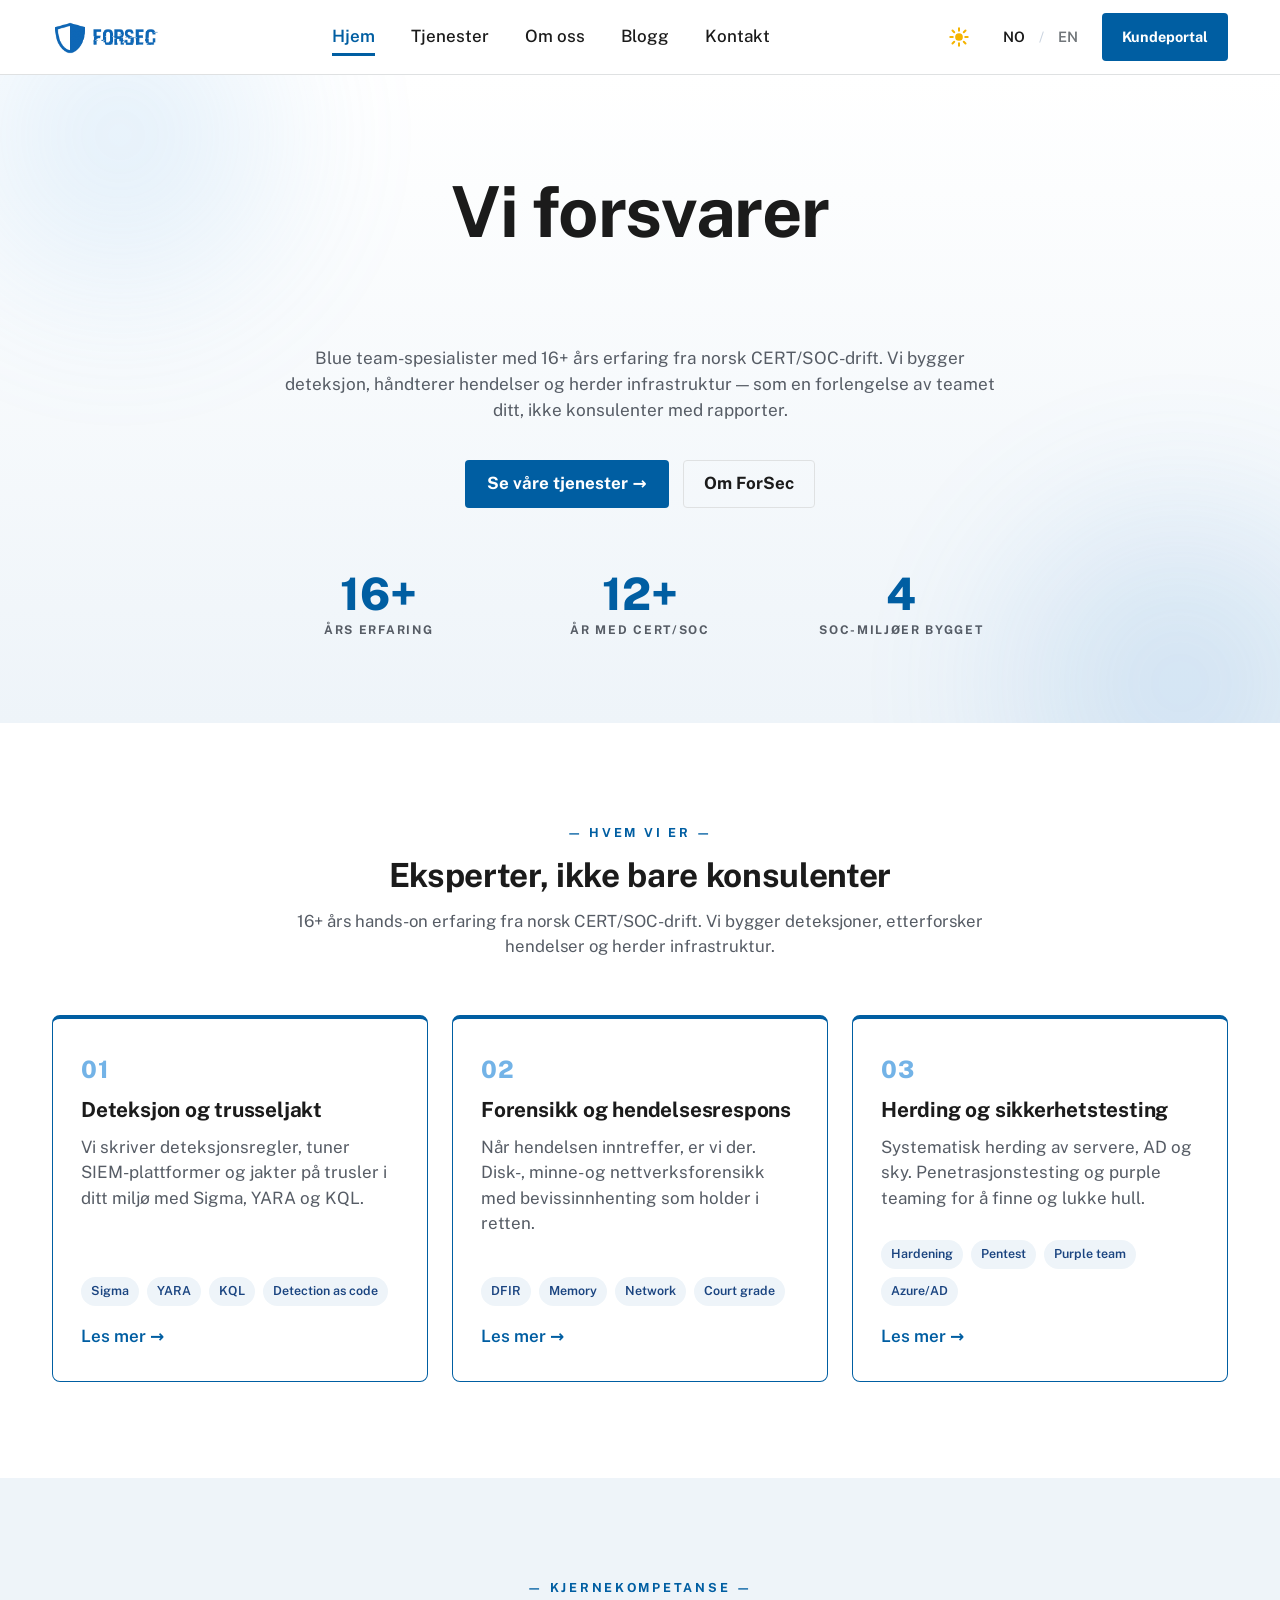
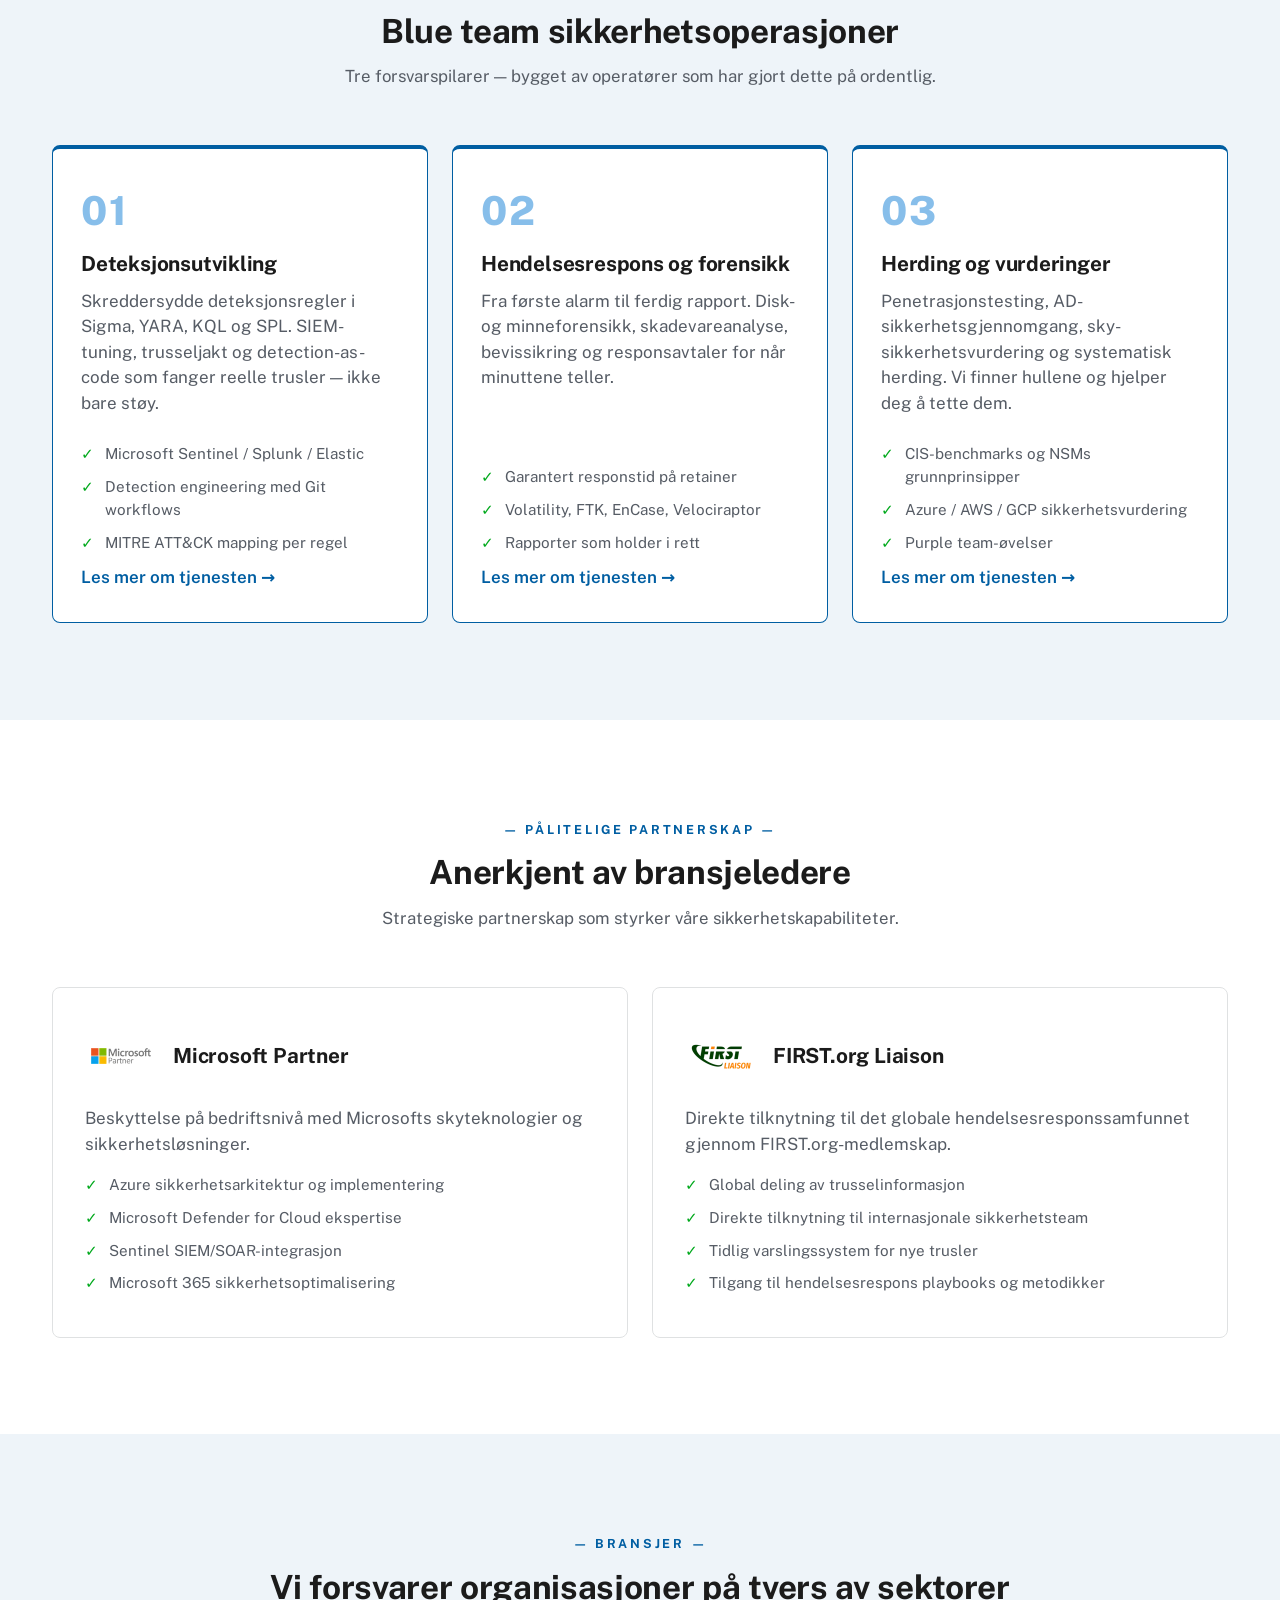
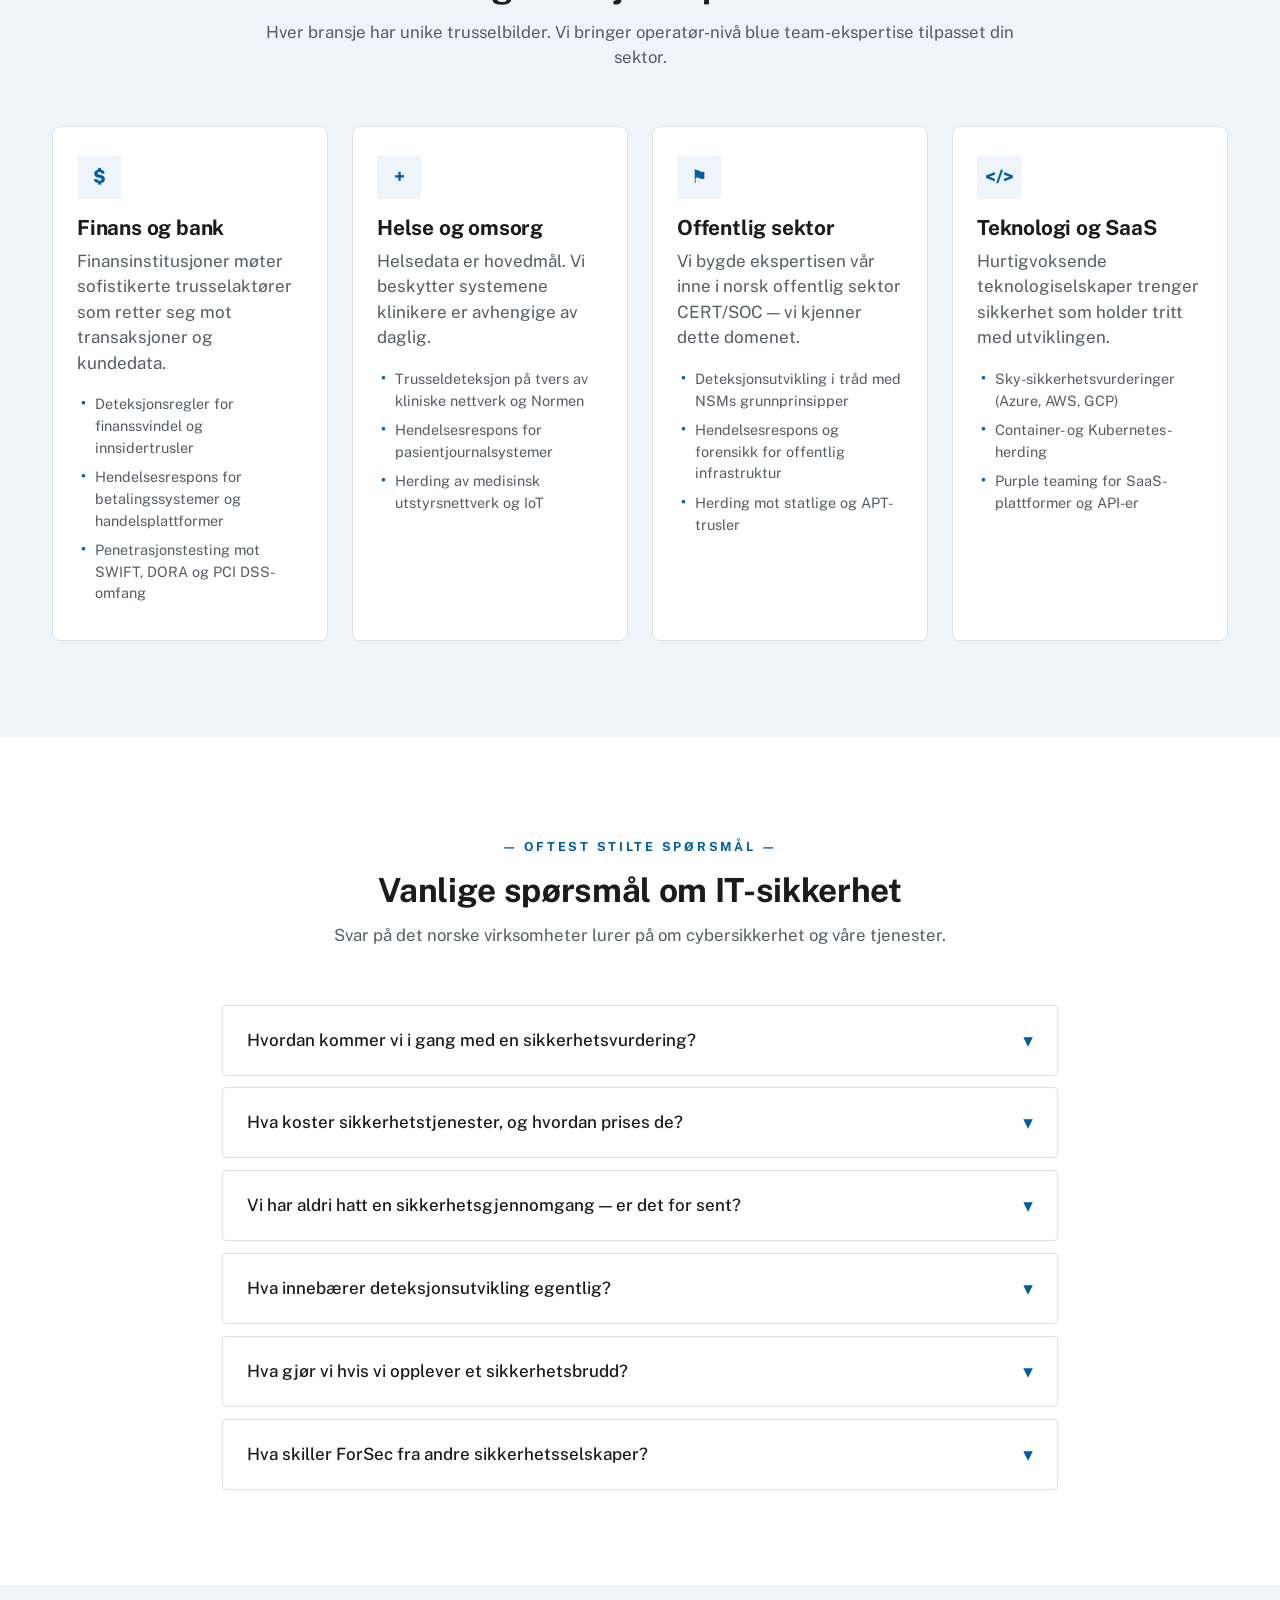
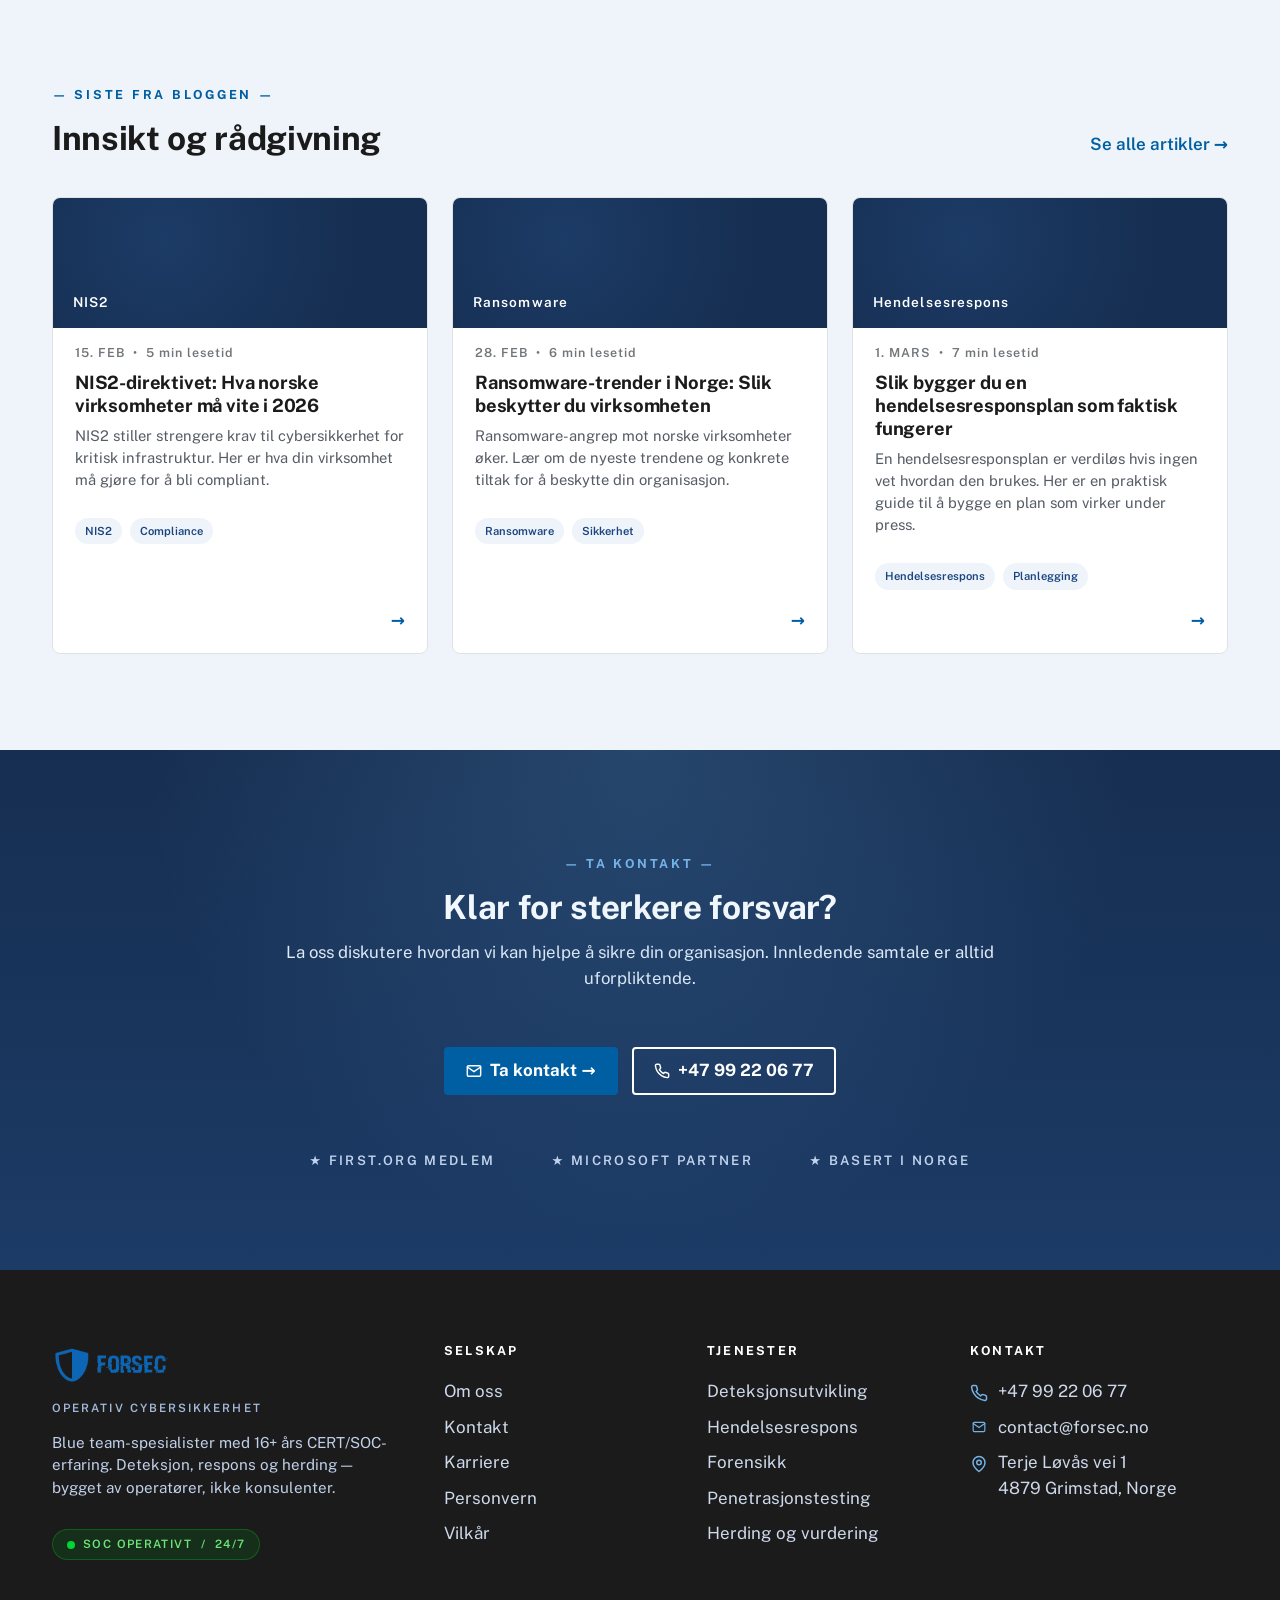
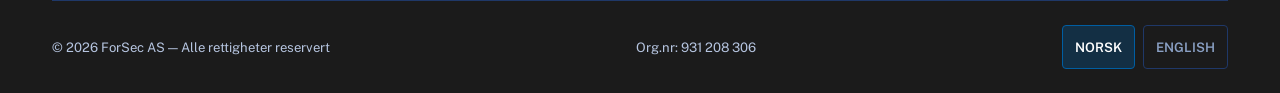
==== commit 3cd03e83: "cache error fixed" ====
--- a/index.html
+++ b/index.html
@@ -40,7 +40,7 @@
 <link rel="preconnect" href="https://fonts.googleapis.com" />
 <link rel="preconnect" href="https://fonts.gstatic.com" crossorigin />
 <link href="https://fonts.googleapis.com/css2?family=Public+Sans:wght@300;400;500;600;700;800https://fonts.googleapis.com/css2?family=Public+Sans:wght@400;500;600;700;800&family=Source+Sans+3:wght@400;600;700&display=swapdisplay=swap" rel="stylesheet" />
-<link rel="stylesheet" href="styles.css" />
+<link rel="stylesheet" href="styles.css?v=1779657167" />
 
 <!-- JSON-LD: Organization + LocalBusiness -->
 <script type="application/ld+json">
@@ -516,6 +516,6 @@
   </div>
 </footer>
 
-<script src="script.js"></script>
+<script src="script.js?v=1779657167"></script>
 </body>
 </html>
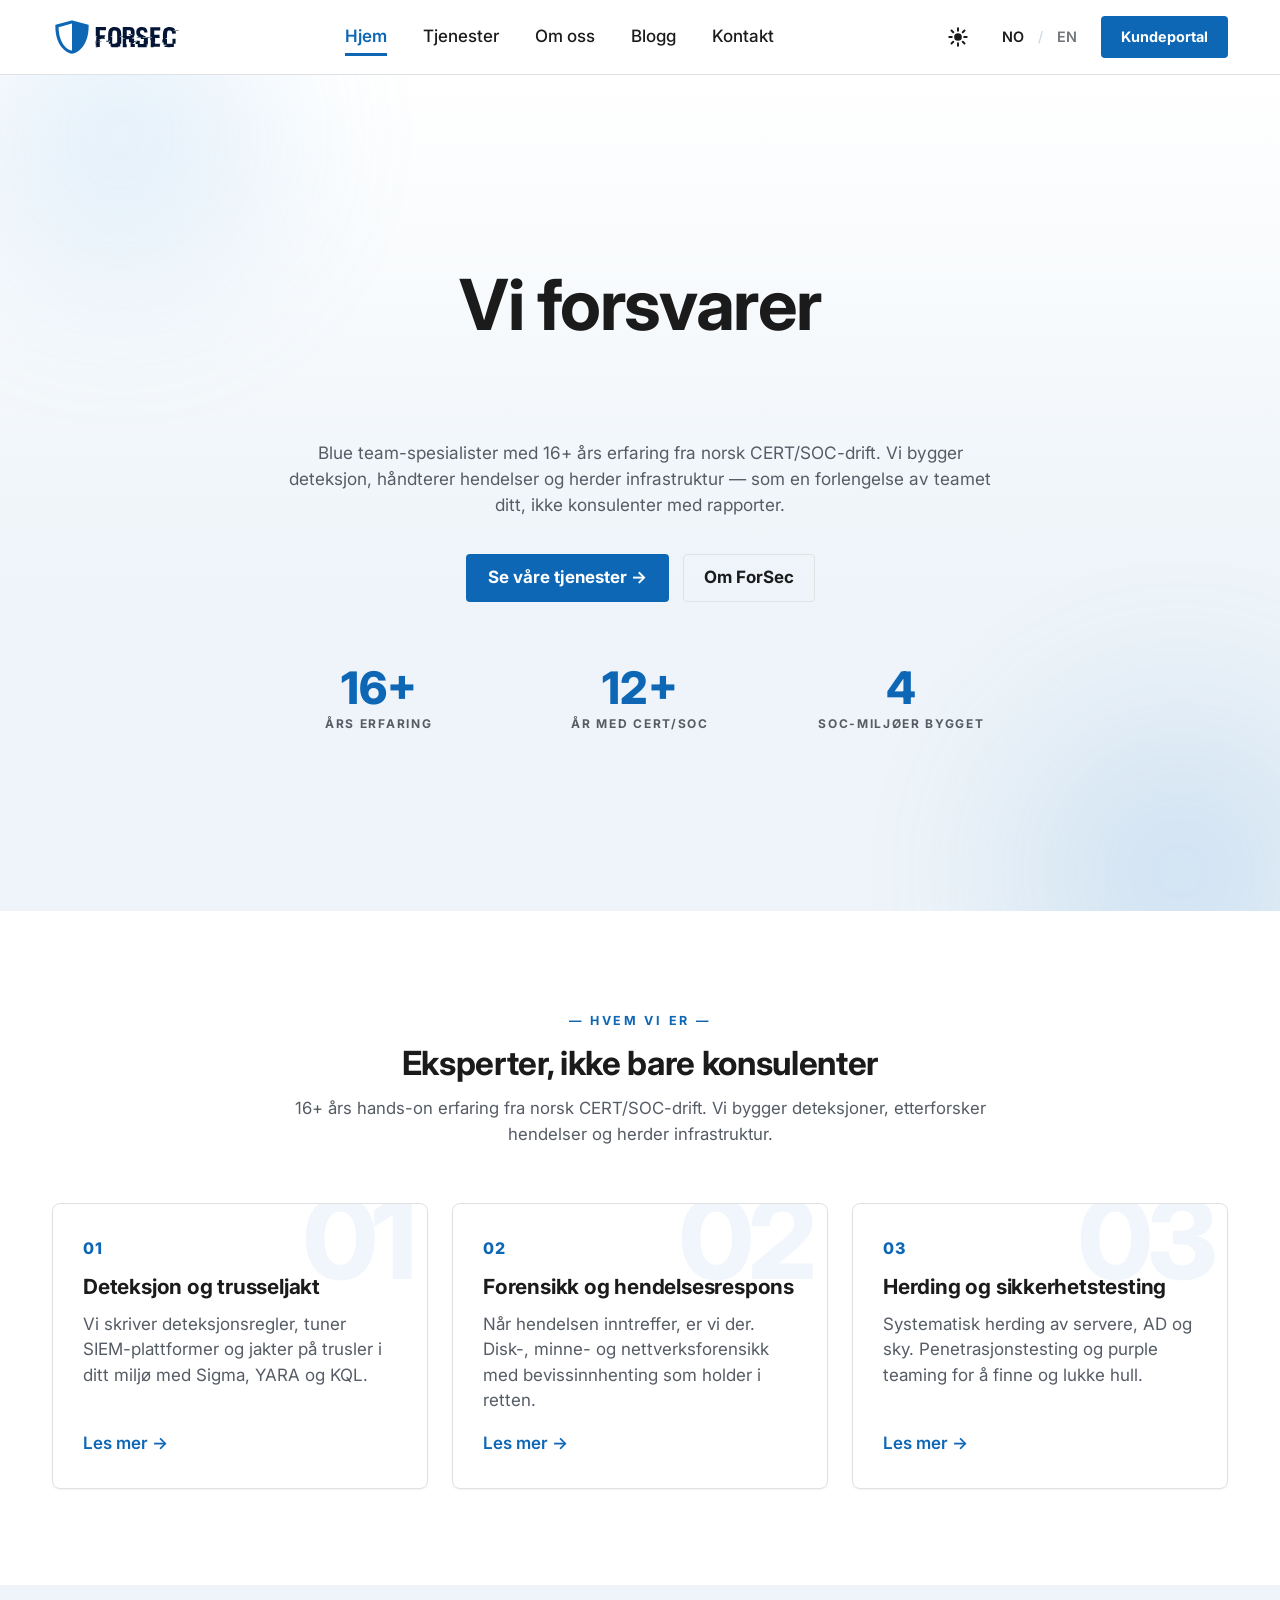
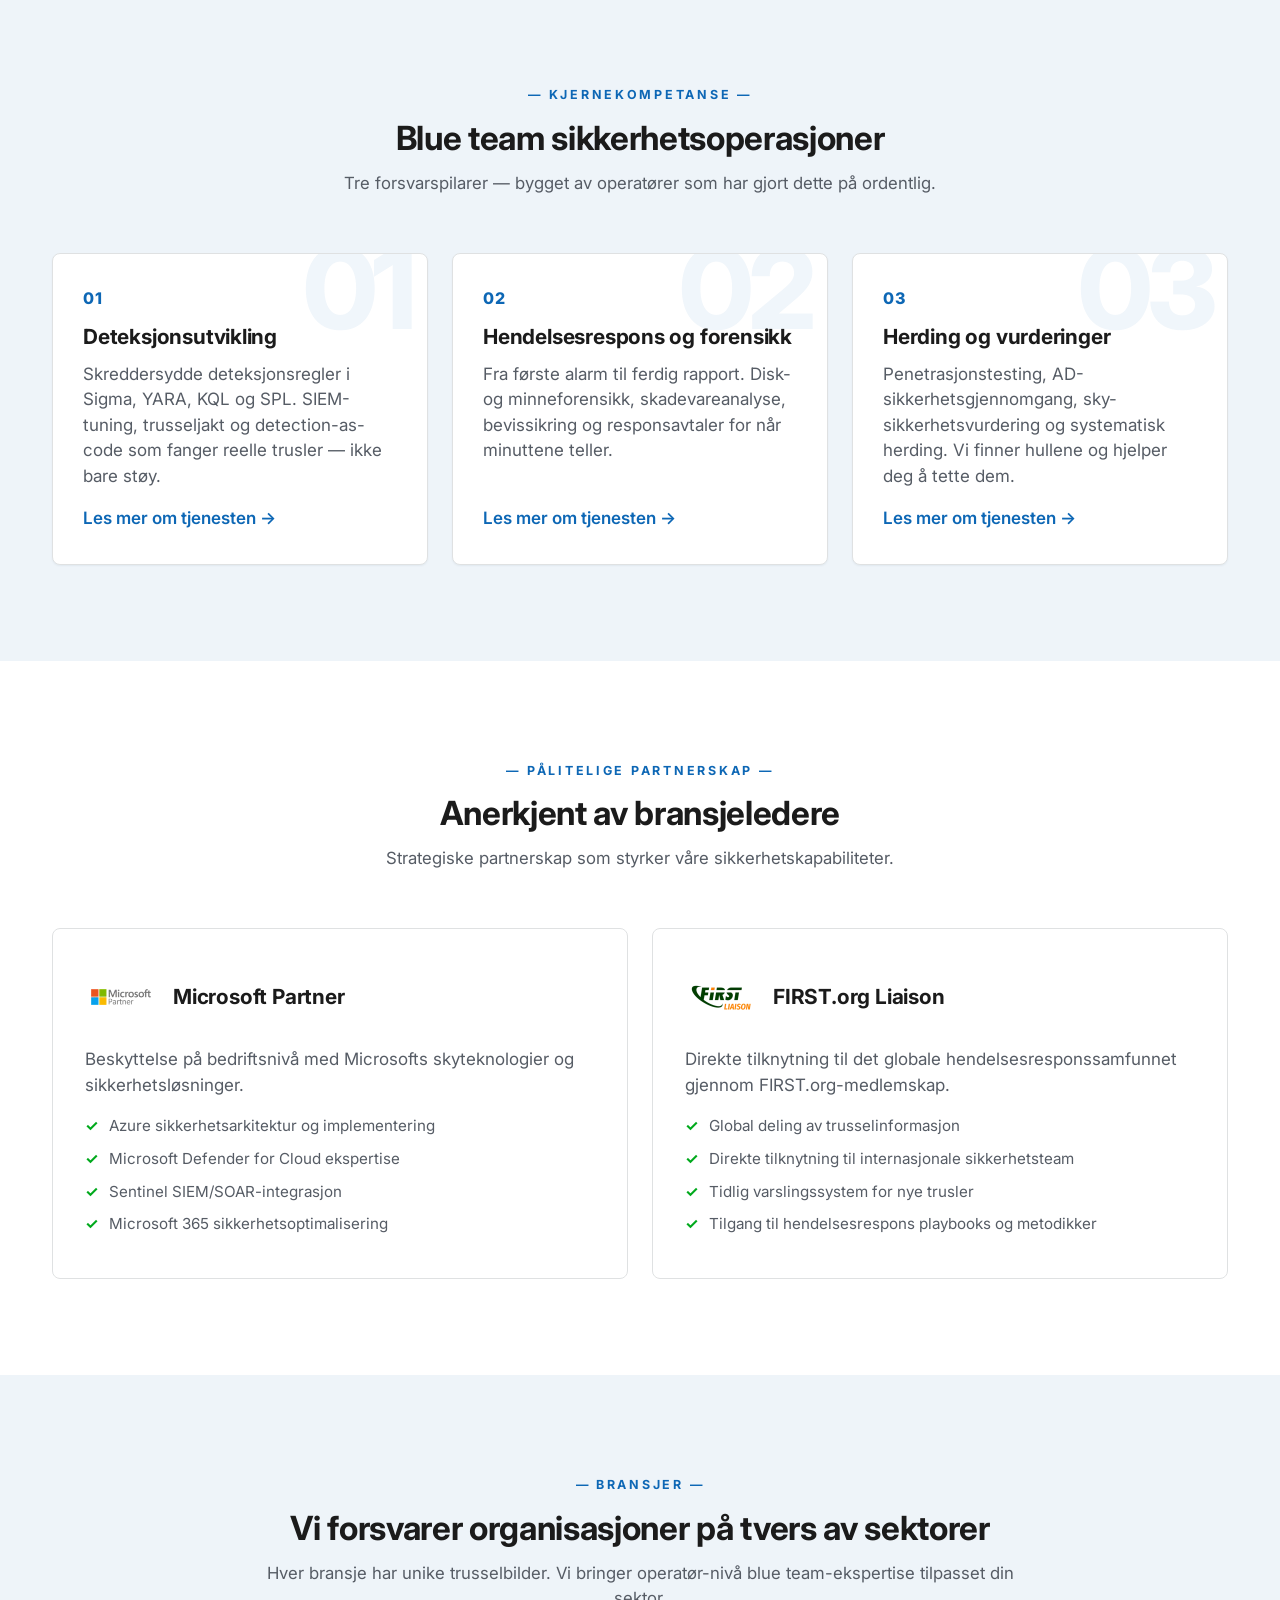
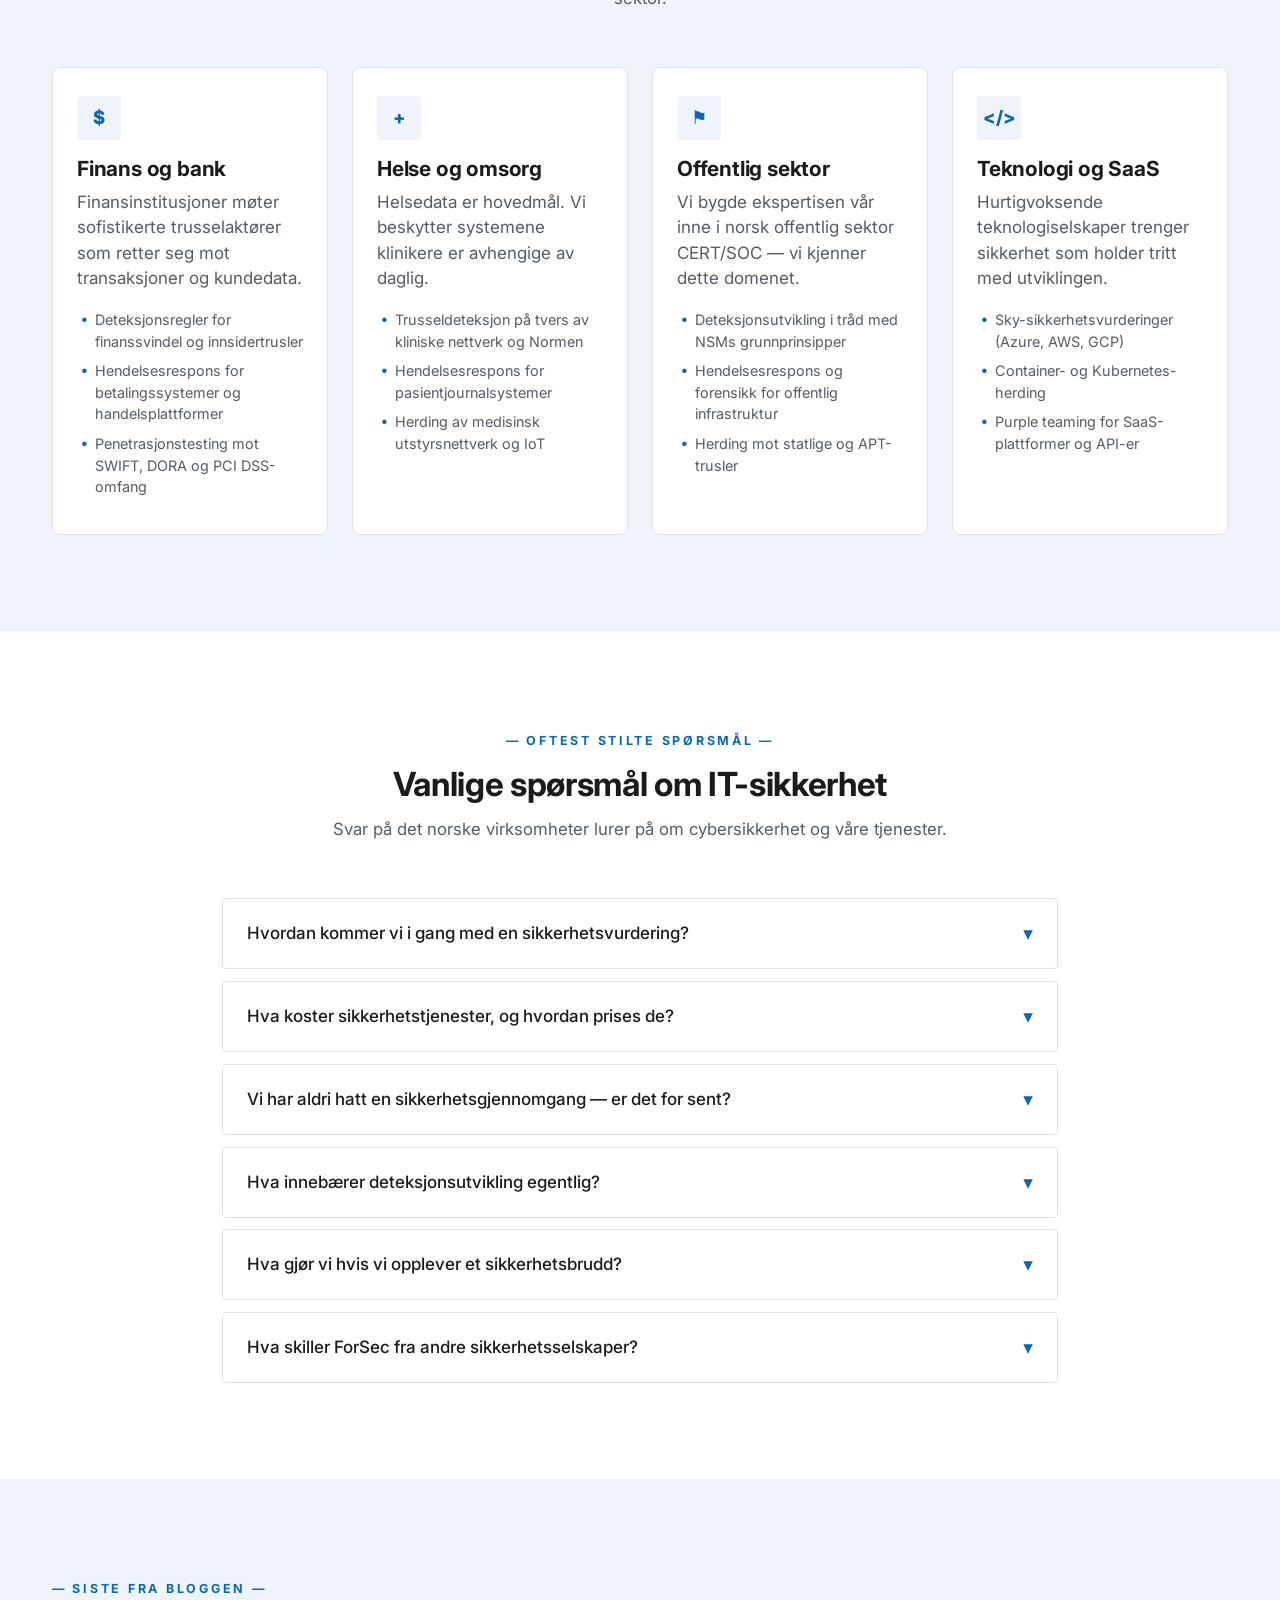
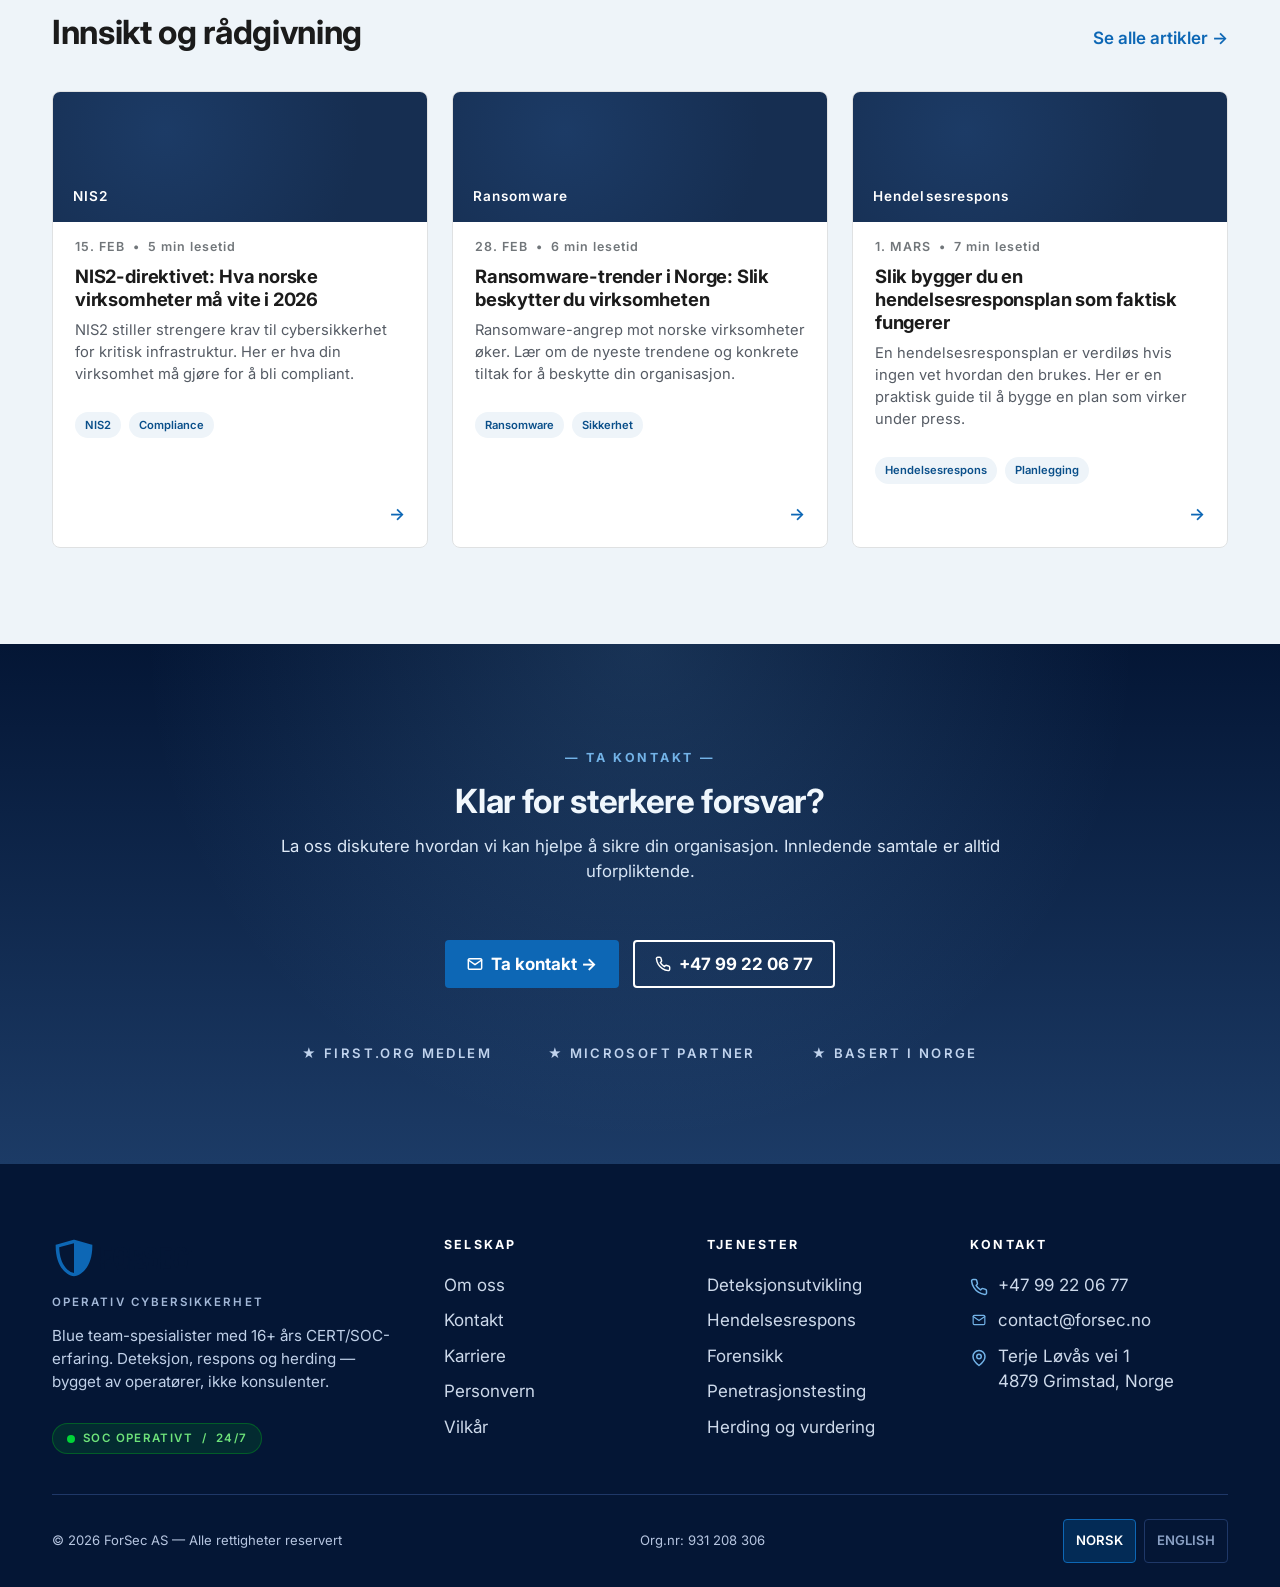
==== commit 15078766: "Add files via upload" ====
--- a/index.html
+++ b/index.html
@@ -3,13 +3,13 @@
 <head>
 <meta charset="UTF-8" />
 <meta name="viewport" content="width=device-width, initial-scale=1.0" />
-<meta name="theme-color" content="#162e51" />
+<meta name="theme-color" content="#041635" />
 <meta name="color-scheme" content="light dark" />
 <meta name="robots" content="index, follow, max-image-preview:large" />
 <meta name="googlebot" content="index, follow" />
 <meta name="author" content="ForSec AS" />
 <meta name="keywords" content="cybersikkerhet, blue team, CERT, SOC, deteksjon, hendelsesrespons, forensikk, pentest, herding, Sigma, YARA, KQL, MITRE ATT&CK, Norge, Grimstad" />
-<meta name="description" content="ForSec – Blue team-spesialister i Norge med 16+ års CERT/SOC-erfaring. Deteksjonsutvikling, hendelsesrespons, forensikk, penetrasjonstesting og herding. Microsoft Partner og FIRST.org Liaison." />
+<meta name="description" content="Blue team-spesialister i Norge med 16+ års CERT/SOC-erfaring. Deteksjon, hendelsesrespons, forensikk, pentest og herding — bygget av operatører, ikke konsulenter." />
 
 <title>ForSec – Operativ cybersikkerhet | Blue team, CERT/SOC, hendelsesrespons</title>
 
@@ -39,8 +39,8 @@
 <link rel="apple-touch-icon" href="favicon.png" />
 <link rel="preconnect" href="https://fonts.googleapis.com" />
 <link rel="preconnect" href="https://fonts.gstatic.com" crossorigin />
-<link href="https://fonts.googleapis.com/css2?family=Public+Sans:wght@300;400;500;600;700;800https://fonts.googleapis.com/css2?family=Public+Sans:wght@400;500;600;700;800&family=Source+Sans+3:wght@400;600;700&display=swapdisplay=swap" rel="stylesheet" />
-<link rel="stylesheet" href="styles.css?v=1779657167" />
+<link href="https://fonts.googleapis.com/css2?family=Inter:wght@300;400;500;600;700;800&display=swap" rel="stylesheet" />
+<link rel="stylesheet" href="styles.css?v=1782205200" />
 
 <!-- JSON-LD: Organization + LocalBusiness -->
 <script type="application/ld+json">
@@ -112,7 +112,7 @@
 <header class="site-header">
   <div class="container header-inner">
     <a class="brand" href="#top" aria-label="ForSec hjem">
-      <img class="brand-logo" src="forsec-logo.png" alt="ForSec" width="120" height="40" fetchpriority="high" />
+      <img class="brand-logo brand-logo--light" src="forsec-logo.svg" alt="ForSec" width="120" height="40" fetchpriority="high" /><img class="brand-logo brand-logo--dark" src="forsec-logo-dark.svg" alt="ForSec" width="120" height="40" fetchpriority="high" />
     </a>
 
     <nav class="main-nav" aria-label="Hovedmeny" data-i18n-aria-label="aria.nav">
@@ -163,7 +163,7 @@
     </p>
     <div class="hero-actions">
       <a class="btn btn-primary" href="#tjenester" data-i18n="hero.cta1">Se våre tjenester →</a>
-      <a class="btn btn-ghost"   href="#om"        data-i18n="hero.cta2">Om ForSec</a>
+      <a class="btn btn-ghost"   href="om-oss.html" data-i18n="hero.cta2">Om ForSec</a>
     </div>
 
     <ul class="hero-stats">
@@ -184,27 +184,24 @@
     </div>
 
     <div class="grid grid-3">
-      <article class="service-card reveal">
+      <article class="service-card reveal" data-num="01">
         <div class="card-num">01</div>
         <h3 data-i18n="who.c1.title">Deteksjon og trusseljakt</h3>
         <p data-i18n="who.c1.body">Vi skriver deteksjonsregler, tuner SIEM-plattformer og jakter på trusler i ditt miljø med Sigma, YARA og KQL.</p>
-        <ul class="chips"><li>Sigma</li><li>YARA</li><li>KQL</li><li data-i18n="who.c1.chip">Detection as code</li></ul>
         <a class="card-link" href="blogg.html" data-i18n="common.readmore">Les mer →</a>
       </article>
 
-      <article class="service-card reveal">
+      <article class="service-card reveal" data-num="02">
         <div class="card-num">02</div>
         <h3 data-i18n="who.c2.title">Forensikk og hendelsesrespons</h3>
         <p data-i18n="who.c2.body">Når hendelsen inntreffer, er vi der. Disk-, minne- og nettverksforensikk med bevissinnhenting som holder i retten.</p>
-        <ul class="chips"><li>DFIR</li><li>Memory</li><li>Network</li><li data-i18n="who.c2.chip">Court grade</li></ul>
         <a class="card-link" href="blogg.html" data-i18n="common.readmore">Les mer →</a>
       </article>
 
-      <article class="service-card reveal">
+      <article class="service-card reveal" data-num="03">
         <div class="card-num">03</div>
         <h3 data-i18n="who.c3.title">Herding og sikkerhetstesting</h3>
         <p data-i18n="who.c3.body">Systematisk herding av servere, AD og sky. Penetrasjonstesting og purple teaming for å finne og lukke hull.</p>
-        <ul class="chips"><li data-i18n="who.c3.chip1">Hardening</li><li>Pentest</li><li data-i18n="who.c3.chip2">Purple team</li><li>Azure/AD</li></ul>
         <a class="card-link" href="blogg.html" data-i18n="common.readmore">Les mer →</a>
       </article>
     </div>
@@ -221,39 +218,24 @@
     </div>
 
     <div class="grid grid-3">
-      <article class="service-card pillar-card reveal">
-        <div class="card-num lg">01</div>
+      <article class="service-card pillar-card reveal" data-num="01">
+        <div class="card-num">01</div>
         <h3 data-i18n="core.c1.title">Deteksjonsutvikling</h3>
         <p data-i18n="core.c1.body">Skreddersydde deteksjonsregler i Sigma, YARA, KQL og SPL. SIEM-tuning, trusseljakt og detection-as-code som fanger reelle trusler — ikke bare støy.</p>
-        <ul class="check-list">
-          <li data-i18n="core.c1.l1">Microsoft Sentinel / Splunk / Elastic</li>
-          <li data-i18n="core.c1.l2">Detection engineering med Git workflows</li>
-          <li data-i18n="core.c1.l3">MITRE ATT&CK mapping per regel</li>
-        </ul>
         <a class="card-link" href="tjenester.html" data-i18n="common.readmoreSvc">Les mer om tjenesten →</a>
       </article>
 
-      <article class="service-card pillar-card reveal">
-        <div class="card-num lg">02</div>
+      <article class="service-card pillar-card reveal" data-num="02">
+        <div class="card-num">02</div>
         <h3 data-i18n="core.c2.title">Hendelsesrespons og forensikk</h3>
         <p data-i18n="core.c2.body">Fra første alarm til ferdig rapport. Disk- og minneforensikk, skadevareanalyse, bevissikring og responsavtaler for når minuttene teller.</p>
-        <ul class="check-list">
-          <li data-i18n="core.c2.l1">Garantert responstid på retainer</li>
-          <li data-i18n="core.c2.l2">Volatility, FTK, EnCase, Velociraptor</li>
-          <li data-i18n="core.c2.l3">Rapporter som holder i rett</li>
-        </ul>
         <a class="card-link" href="tjenester.html" data-i18n="common.readmoreSvc">Les mer om tjenesten →</a>
       </article>
 
-      <article class="service-card pillar-card reveal">
-        <div class="card-num lg">03</div>
+      <article class="service-card pillar-card reveal" data-num="03">
+        <div class="card-num">03</div>
         <h3 data-i18n="core.c3.title">Herding og vurderinger</h3>
         <p data-i18n="core.c3.body">Penetrasjonstesting, AD-sikkerhetsgjennomgang, sky-sikkerhetsvurdering og systematisk herding. Vi finner hullene og hjelper deg å tette dem.</p>
-        <ul class="check-list">
-          <li data-i18n="core.c3.l1">CIS-benchmarks og NSMs grunnprinsipper</li>
-          <li data-i18n="core.c3.l2">Azure / AWS / GCP sikkerhetsvurdering</li>
-          <li data-i18n="core.c3.l3">Purple team-øvelser</li>
-        </ul>
         <a class="card-link" href="tjenester.html" data-i18n="common.readmoreSvc">Les mer om tjenesten →</a>
       </article>
     </div>
@@ -466,7 +448,7 @@
     <div class="footer-grid">
       <div class="footer-brand">
         <a class="brand" href="#top">
-          <img class="brand-logo" src="forsec-logo.png" alt="ForSec" width="120" height="40" fetchpriority="high" />
+          <img class="brand-logo brand-logo--light" src="forsec-logo.svg" alt="ForSec" width="120" height="40" loading="lazy" decoding="async" /><img class="brand-logo brand-logo--dark" src="forsec-logo-dark.svg" alt="ForSec" width="120" height="40" loading="lazy" decoding="async" />
         </a>
         <span class="footer-tag" data-i18n="footer.tag">OPERATIV CYBERSIKKERHET</span>
         <p data-i18n="footer.body">Blue team-spesialister med 16+ års CERT/SOC-erfaring. Deteksjon, respons og herding — bygget av operatører, ikke konsulenter.</p>
@@ -516,6 +498,6 @@
   </div>
 </footer>
 
-<script src="script.js?v=1779657167"></script>
+<script src="script.js?v=1782201700"></script>
 </body>
 </html>
--- a/styles.css
+++ b/styles.css
@@ -8,11 +8,11 @@
 :root,
 [data-theme="light"] {
   /* USWDS theme tokens */
-  --color-primary:        #005ea2; /* blue-60v */
+  --color-primary:        #0d67b5; /* ForSec logo blue */
   --color-primary-light:  #73b3e7; /* blue-30 */
   --color-primary-lighter:#dfe1e2; /* gray-cool-10 */
-  --color-primary-dark:   #1a4480; /* blue-warm-70v */
-  --color-primary-darker: #162e51; /* blue-warm-80v */
+  --color-primary-dark:   #0a4f8a; /* darker logo blue */
+  --color-primary-darker: #041635; /* ForSec logo navy */
   --color-base:           #1b1b1b; /* ink */
   --color-base-dark:      #565c65; /* gray-60 */
   --color-base-light:     #71767a; /* gray-50 */
@@ -27,9 +27,9 @@
   --color-bg-primary:     #ffffff;
   --color-bg-secondary:   #eef4f9; /* gray-cool-3 */
   --color-bg-tint:        #f0f0f0;
-  --color-bg-hero:        #162e51;
-  --color-bg-cta:         #162e51;
-  --color-bg-footer:      #1b1b1b; /* USWDS dark footer = ink */
+  --color-bg-hero:        #041635; /* ForSec logo navy */
+  --color-bg-cta:         #041635;
+  --color-bg-footer:      #041635; /* logo navy footer */
   --color-text-primary:   #1b1b1b;
   --color-text-secondary: #565c65;
   --color-text-muted:     #71767a;
@@ -56,16 +56,16 @@
   --t-card: .45s cubic-bezier(.22,.61,.36,1);
 }
 [data-theme="dark"] {
-  --color-primary:        #4f97d8;
+  --color-primary:        #4f97d8; /* logo blue, brightened for dark bg */
   --color-primary-light:  #73b3e7;
   --color-primary-dark:   #73b3e7;
   --color-primary-darker: #a8d3ff;
-  --color-bg-primary:     #0b1d3a;
-  --color-bg-secondary:   #102449;
-  --color-bg-tint:        #0e2042;
-  --color-bg-hero:        #060f23;
-  --color-bg-cta:         #060f23;
-  --color-bg-footer:      #060f23;
+  --color-bg-primary:     #041635; /* ForSec logo navy */
+  --color-bg-secondary:   #0a2147;
+  --color-bg-tint:        #08203f;
+  --color-bg-hero:        #02101f;
+  --color-bg-cta:         #02101f;
+  --color-bg-footer:      #02101f;
   --color-text-primary:   #ffffff;
   --color-text-secondary: #c7d2e3;
   --color-text-muted:     #93a3bd;
@@ -75,10 +75,10 @@
 
 * { box-sizing: border-box; }
 html { scroll-behavior: smooth; }
-/* USWDS v3 typography: Public Sans as primary (USWDS default) */
+/* Typography: Inter as primary */
 body {
   margin: 0;
-  font-family: "Public Sans", system-ui, -apple-system, "Segoe UI", Roboto, "Helvetica Neue", sans-serif;
+  font-family: "Inter", system-ui, -apple-system, "Segoe UI", Roboto, "Helvetica Neue", sans-serif;
   font-size: 17px; /* USWDS body-large */
   background: var(--color-bg-primary);
   color: var(--color-text-primary);
@@ -87,7 +87,7 @@
   -moz-osx-font-smoothing: grayscale;
   transition: background-color .45s ease, color .45s ease;
 }
-h1, h2, h3, h4 { font-family: "Public Sans", system-ui, sans-serif; letter-spacing: -0.015em; }
+h1, h2, h3, h4 { font-family: "Inter", system-ui, sans-serif; letter-spacing: -0.015em; }
 p { max-width: var(--measure); }
 .section-head p, .hero-lede, .service-card p, .catalog-card p, .industry-card p, .blog-card > p, .partner-card p, .faq-body, .process-step p { max-width: none; }
 img, svg { display: block; max-width: 100%; }
@@ -133,10 +133,14 @@
   transition: transform .6s ease;
 }
 .btn:hover::before { transform: translateX(110%); }
-.btn-sm { padding: 10px 18px; font-size: .9rem; }
+.btn-sm { padding: 9px 18px; min-height: 2.6rem; font-size: .9rem; }
 .btn-primary { background: var(--color-primary); color: #fff; }
 .btn-primary:hover { background: var(--color-primary-dark); box-shadow: 0 8px 22px rgba(0,94,162,.35); transform: translateY(-2px); }
 .btn-primary:active { background: var(--color-primary-darker); transform: translateY(1px); }
+/* dark theme: primary token is lightened for text/links, too light as a button fill for white text — use logo blue so label keeps 4.5:1 (WCAG 1.4.3) */
+[data-theme="dark"] .btn-primary { background: #0d67b5; }
+[data-theme="dark"] .btn-primary:hover { background: #0a4f8a; }
+[data-theme="dark"] .btn-primary:active { background: #08436f; }
 .btn-primary:focus-visible { outline: 3px solid var(--color-primary-darker); outline-offset: 2px; }
 .btn-ghost { background: transparent; color: #fff; border-color: rgba(255,255,255,.5); }
 .btn-ghost:hover { background: rgba(255,255,255,.14); border-color: #fff; transform: translateY(-2px); }
@@ -151,12 +155,15 @@
   -webkit-backdrop-filter: saturate(180%) blur(10px);
           backdrop-filter: saturate(180%) blur(10px);
 }
-[data-theme="dark"] .site-header { background: rgba(11,29,58,.92); }
-.header-inner { display: flex; align-items: center; justify-content: space-between; gap: 32px; min-height: 72px; }
+[data-theme="dark"] .site-header { background: rgba(4,22,53,.92); }
+.header-inner { display: flex; align-items: center; justify-content: space-between; gap: 32px; min-height: 64px; }
 .brand { display: inline-flex; align-items: center; gap: 10px; color: var(--color-text-primary); font-weight: 800; }
-.brand-logo { height: 40px; width: auto; object-fit: contain; transition: transform .35s cubic-bezier(.34,1.56,.64,1); }
+.brand-logo { height: 40px; width: auto; object-fit: contain; }
 .site-footer .brand-logo { height: 44px; }
-.brand:hover .brand-logo { transform: rotate(-6deg) scale(1.08); }
+/* theme-aware logo: light wordmark variant shown in dark mode */
+.brand-logo--dark { display: none; }
+[data-theme="dark"] .brand-logo--light { display: none; }
+[data-theme="dark"] .brand-logo--dark { display: inline-block; }
 .brand-name { letter-spacing: .14em; font-size: 1.05rem; }
 
 .main-nav { display: flex; gap: 4px; }
@@ -170,7 +177,7 @@
   content: ''; position: absolute;
   left: 16px; right: 16px; bottom: 18px;
   height: 2px; background: var(--color-primary-light);
-  transform: scaleX(0); transform-origin: left;
+  transform: scaleX(0); transform-origin: center;
   transition: transform .22s ease;
 }
 .nav-link:hover { color: var(--color-primary); }
@@ -203,10 +210,10 @@
 .theme-toggle .icon {
   position: absolute; inset: 0;
   width: 22px; height: 22px;
-  color: #f5b400; /* sun gold */
+  color: currentColor; /* monochrome, follows header text color in light + dark */
   transition: opacity .35s ease, transform .55s cubic-bezier(.34,1.56,.64,1);
 }
-.theme-toggle .icon-moon { color: #c7d2e3; transform: rotate(-90deg) scale(.4); opacity: 0; }
+.theme-toggle .icon-moon { transform: rotate(-90deg) scale(.4); opacity: 0; }
 .theme-toggle .icon-sun  { transform: rotate(0deg)   scale(1);   opacity: 1; }
 [data-theme="dark"] .theme-toggle .icon-sun  { transform: rotate(90deg)  scale(.4); opacity: 0; }
 [data-theme="dark"] .theme-toggle .icon-moon { transform: rotate(0deg)   scale(1);  opacity: 1; }
@@ -224,7 +231,7 @@
 
 /* ---------- HERO ---------- */
 .hero {
-  background: linear-gradient(180deg, #ffffff 0%, var(--color-bg-secondary) 100%);
+  background: linear-gradient(180deg, #ffffff 0%, var(--color-bg-secondary) 60%, var(--color-bg-secondary) 100%);
   color: var(--color-text-primary);
   padding: 100px 0 84px;
   text-align: center;
@@ -232,8 +239,16 @@
   overflow: hidden;
   transition: background .45s ease, color .45s ease;
 }
+/* homepage hero fills the viewport (minus sticky 72px header); no mid-page seam */
+.hero:not(.hero-sub) {
+  display: flex;
+  flex-direction: column;
+  justify-content: center;
+  min-height: calc(100vh - 64px);
+  min-height: calc(100dvh - 64px);
+}
 [data-theme="dark"] .hero {
-  background: linear-gradient(180deg, var(--color-bg-hero) 0%, #1c3b66 100%);
+  background: linear-gradient(180deg, var(--color-bg-hero) 0%, #14305a 50%, var(--color-bg-primary) 100%);
   color: #fff;
 }
 .hero::before, .hero::after {
@@ -308,35 +323,49 @@
 @media (max-width: 640px)  { .grid-2, .grid-3, .grid-4 { grid-template-columns: 1fr; } }
 
 /* ---------- SERVICE CARD ---------- */
-.service-card {
+.service-card, .catalog-card {
   background: var(--color-bg-primary);
-  border: 1px solid var(--color-primary);
-  border-top-width: 4px;
-  border-radius: var(--radius-lg);
-  padding: 32px 28px;
+  border: 1px solid var(--color-border);
+  border-radius: var(--radius-lg); /* USWDS radius-lg = 8px */
+  padding: 32px 30px;
   cursor: pointer;
   display: flex; flex-direction: column;
   position: relative; overflow: hidden;
+  box-shadow: var(--shadow-sm);
   transition:
-    transform var(--t-card),
+    transform .5s cubic-bezier(.22,.61,.36,1),
     box-shadow var(--t-card),
-    border-top-width var(--t-card),
-    border-color var(--t-card),
-    background-color var(--t-card);
-}
-.service-card::after {
-  content: ""; position: absolute; inset: auto 0 0 0; height: 0;
-  background: linear-gradient(180deg, transparent, rgba(0,94,162,.06));
-  transition: height var(--t-card);
-}
-.service-card:hover { border-top-width: 8px; box-shadow: var(--shadow-xl); transform: translateY(-6px); }
-.service-card:hover::after { height: 100%; }
-.service-card:hover .card-num { transform: translateX(4px); color: var(--color-primary); }
-.service-card:hover .card-link { text-decoration: underline; transform: translateX(4px); }
-.service-card:focus-within { outline: 3px solid var(--color-primary-darker); outline-offset: 2px; }
-.card-num { color: var(--color-primary-light); font-weight: 800; font-size: 1.5rem; letter-spacing: .04em; margin-bottom: 10px; transition: transform var(--t-card), color var(--t-card); }
-.card-num.lg { font-size: 2.5rem; opacity: .85; }
-.service-card h3 { margin-bottom: 12px; position: relative; z-index: 1; }
+    border-color var(--t-card);
+}
+/* big faded watermark number, top-right */
+.service-card::before, .catalog-card::before {
+  content: attr(data-num);
+  position: absolute; top: -22px; right: 14px;
+  font-size: 7rem; font-weight: 800; line-height: 1;
+  letter-spacing: -.04em; color: var(--color-primary);
+  opacity: .06; pointer-events: none; z-index: 0;
+  transition: opacity var(--t-card), color var(--t-card);
+}
+/* hover lift — high specificity to beat .reveal.in { transform: none } */
+.service-card:hover, .catalog-card:hover,
+.js-reveal .reveal.in.service-card:hover,
+.js-reveal .reveal.in.catalog-card:hover {
+  transform: scale(1.03);
+  border-color: var(--color-primary);
+  box-shadow: var(--shadow-lg);
+}
+/* keep 0.5s scale transition on revealed cards (beats reveal's .7s) */
+.js-reveal .reveal.service-card, .js-reveal .reveal.catalog-card {
+  transition: transform .5s cubic-bezier(.22,.61,.36,1),
+              box-shadow var(--t-card), border-color var(--t-card),
+              opacity .7s ease;
+}
+.service-card:hover::before, .catalog-card:hover::before { opacity: .1; }
+.service-card:hover .card-num { color: var(--color-primary-dark); }
+.service-card:hover .card-link, .catalog-card:hover .card-link { text-decoration: underline; transform: translateX(4px); }
+.service-card:focus-within, .catalog-card:focus-within { outline: 3px solid var(--color-primary-darker); outline-offset: 2px; }
+.card-num { color: var(--color-primary); font-weight: 800; font-size: 1rem; letter-spacing: .08em; margin-bottom: 14px; position: relative; z-index: 1; transition: color var(--t-card); }
+.service-card h3, .catalog-card h3 { margin-bottom: 12px; position: relative; z-index: 1; }
 .service-card p { color: var(--color-text-secondary); flex: 1; position: relative; z-index: 1; }
 
 .chips { display: flex; flex-wrap: wrap; gap: 8px; margin: 12px 0 18px; }
@@ -565,7 +594,7 @@
 .nav-toggle[aria-expanded="true"] .bars span    { opacity: 0; }
 
 .mobile-nav {
-  position: fixed; inset: 72px 0 auto 0; z-index: 49;
+  position: fixed; inset: 64px 0 auto 0; z-index: 49;
   background: var(--color-bg-primary);
   border-bottom: 1px solid var(--color-border);
   box-shadow: var(--shadow-lg);
@@ -596,9 +625,18 @@
 @media (max-width: 640px) {
   .footer-grid { grid-template-columns: 1fr; gap: 32px; }
   .footer-bottom { justify-content: center; text-align: center; }
+  /* bigger touch targets on mobile (comfortable ~44px tap area) */
+  .footer-col ul li { margin: 2px 0; }
+  .footer-col a { padding: 11px 0; }
+  .card-link { padding: 8px 0; }
+  .footer-lang .lang-btn { padding: 10px 16px; }
   .section { padding: 64px 0; }
-  .hero { padding: 60px 0 50px; }
-  .hero-stats { grid-template-columns: 1fr 1fr 1fr; gap: 12px; }
+  .container { padding: 0 22px; }
+  .hero { padding: 80px 0 72px; }
+  .hero-title { margin-bottom: 36px; line-height: 1.12; }
+  .hero-lede  { margin-bottom: 44px; line-height: 1.65; }
+  .hero-actions { gap: 14px; }
+  .hero-stats { grid-template-columns: 1fr 1fr 1fr; gap: 18px; margin-top: 64px; }
 }
 @media (min-width: 1001px) {
   .mobile-nav { display: none; }
@@ -625,22 +663,8 @@
 .svc-target { color: var(--color-text-muted); font-size: .9rem; margin-top: auto; }
 .svc-target em { font-style: italic; }
 
-.catalog-card {
-  background: var(--color-bg-primary);
-  border: 1px solid var(--color-border);
-  border-top: 4px solid var(--color-primary);
-  border-radius: var(--radius-lg);
-  padding: 28px 26px;
-  display: flex; flex-direction: column; gap: 6px;
-  position: relative; overflow: hidden;
-  transition:
-    transform var(--t-card),
-    box-shadow var(--t-card),
-    border-color var(--t-card),
-    background-color var(--t-card);
-}
-.catalog-card:hover { transform: translateY(-6px); box-shadow: var(--shadow-xl); }
-.catalog-card.highlight { border-top-color: var(--color-primary-dark); background: linear-gradient(180deg, var(--color-bg-primary) 0%, var(--color-bg-tint) 100%); }
+/* catalog-card shares base style with .service-card (defined above) */
+.catalog-card { gap: 6px; }
 .cat-icon {
   width: 42px; height: 42px; border-radius: var(--radius);
   background: var(--color-bg-secondary); color: var(--color-primary);
@@ -653,7 +677,7 @@
 .cat-icon svg { width: 22px; height: 22px; }
 .catalog-card:hover .cat-icon { background: var(--color-primary); color: #fff; transform: rotate(-8deg) scale(1.1); }
 .catalog-card h3 { margin: 4px 0 8px; }
-.catalog-card p { font-size: .95rem; }
+.catalog-card p { font-size: .95rem; position: relative; z-index: 1; }
 .deliv-label {
   font-size: .72rem; letter-spacing: .18em; font-weight: 700;
   color: var(--color-primary); margin: 14px 0 6px;
@@ -704,7 +728,7 @@
   white-space: nowrap;
   opacity: 1;
   transform: translateY(0);
-  transition: opacity .42s ease, transform .55s cubic-bezier(.22,.61,.36,1);
+  transition: opacity .5s ease, transform .5s cubic-bezier(.22,.61,.36,1);
   will-change: transform, opacity;
   background-image: linear-gradient(90deg, #005ea2 0%, #1a4480 60%, #162e51 100%);
   -webkit-background-clip: text;
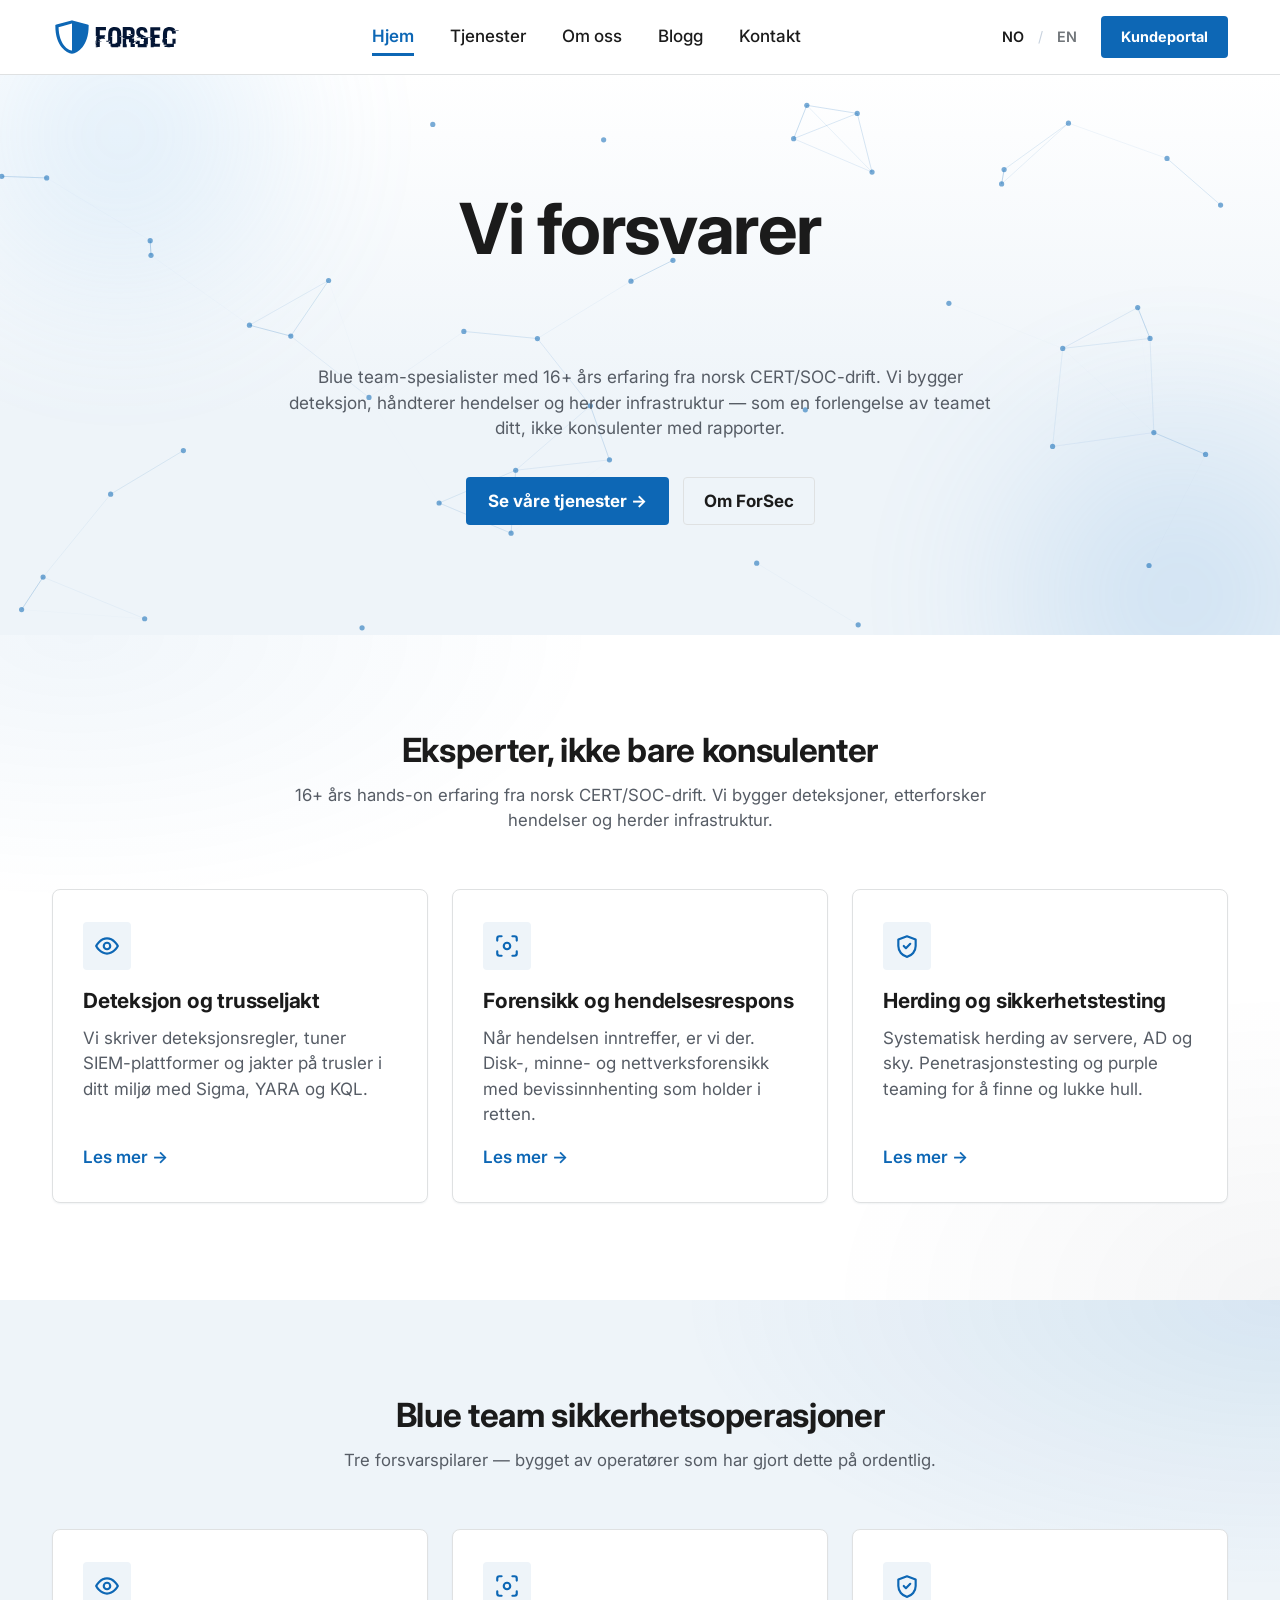
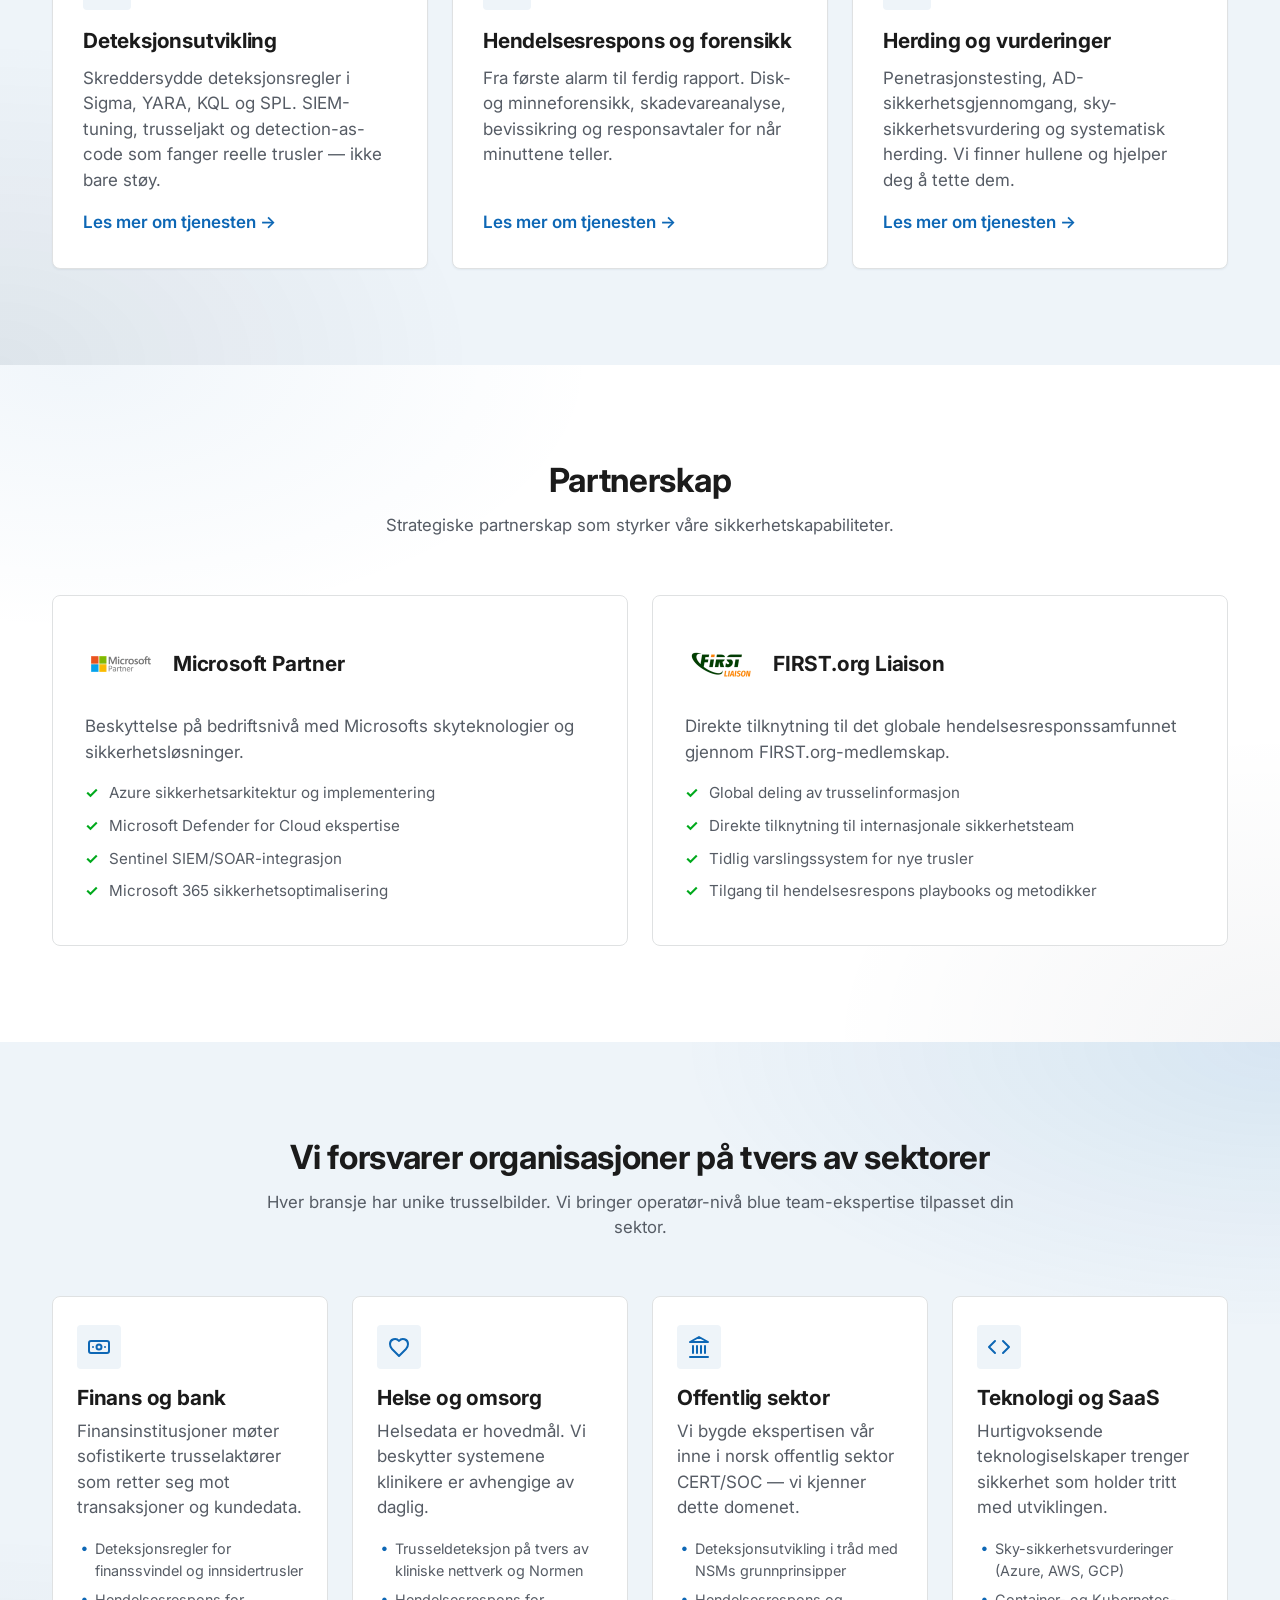
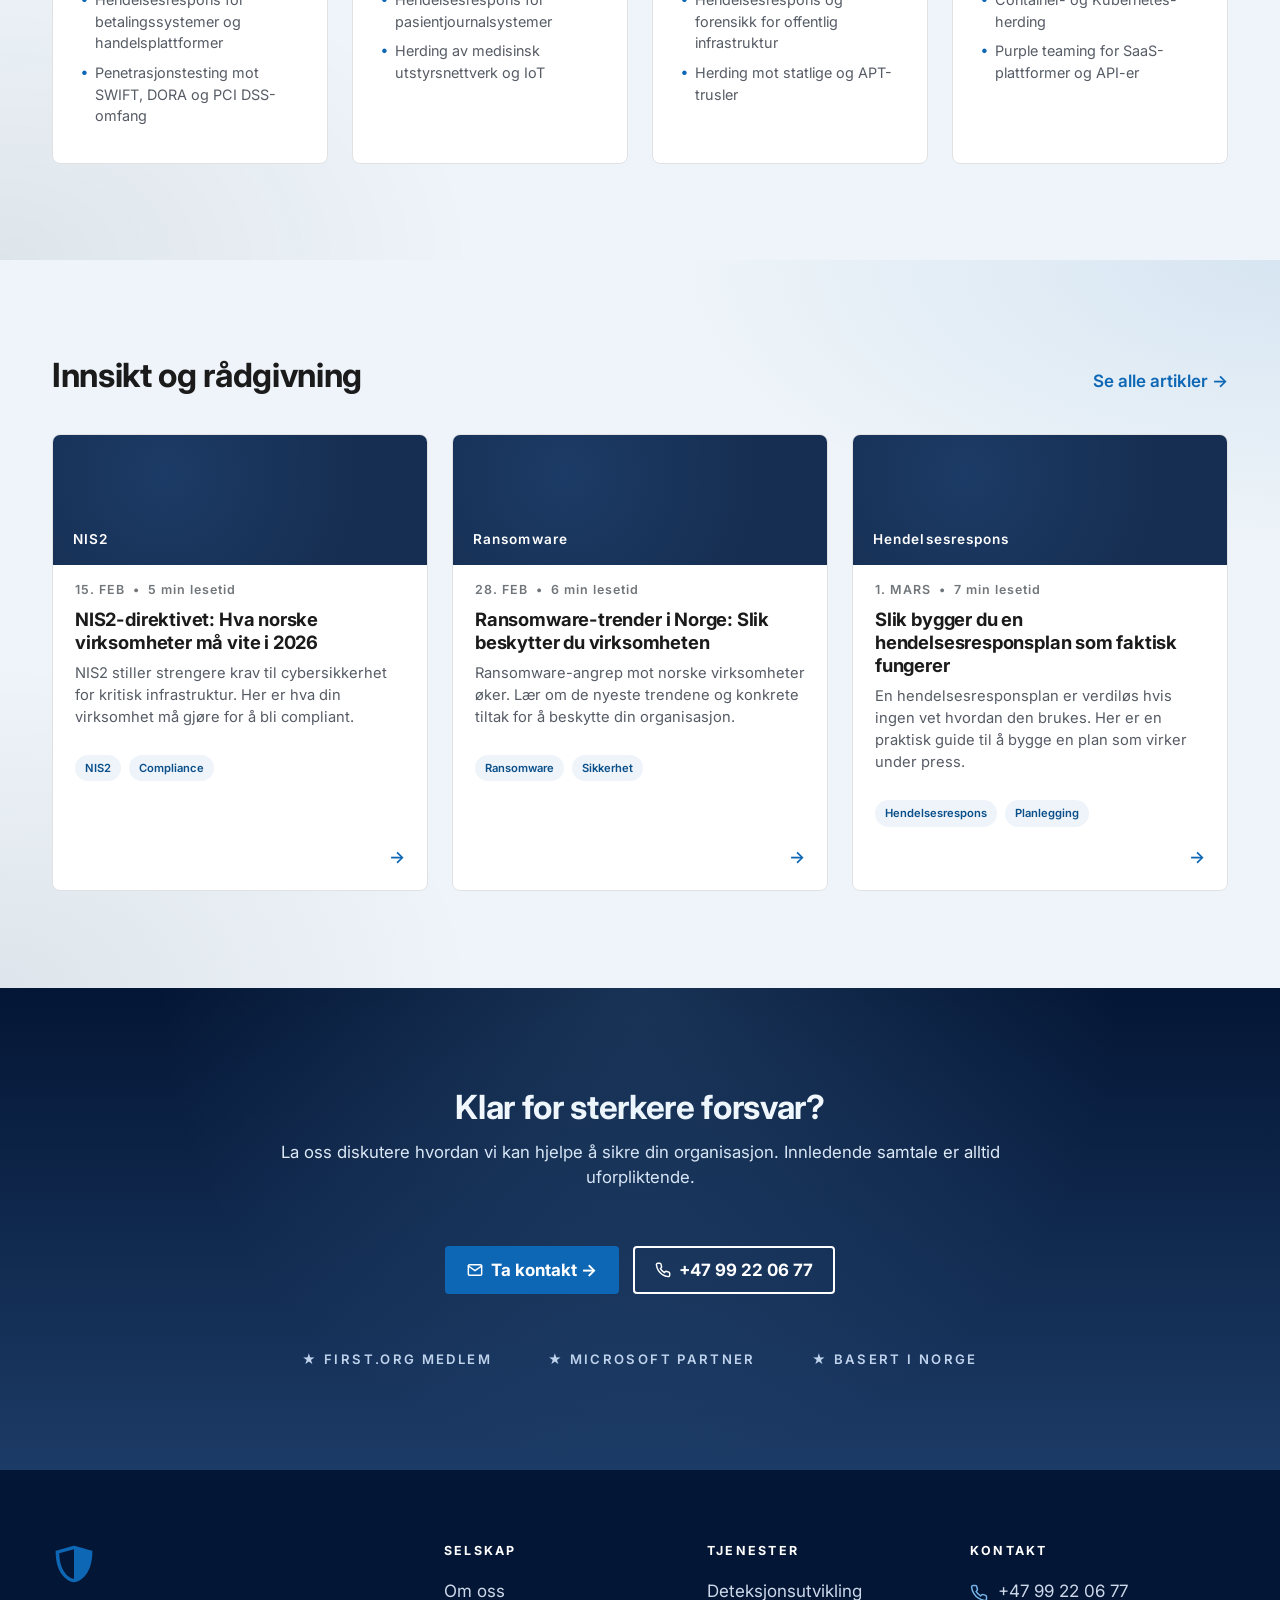
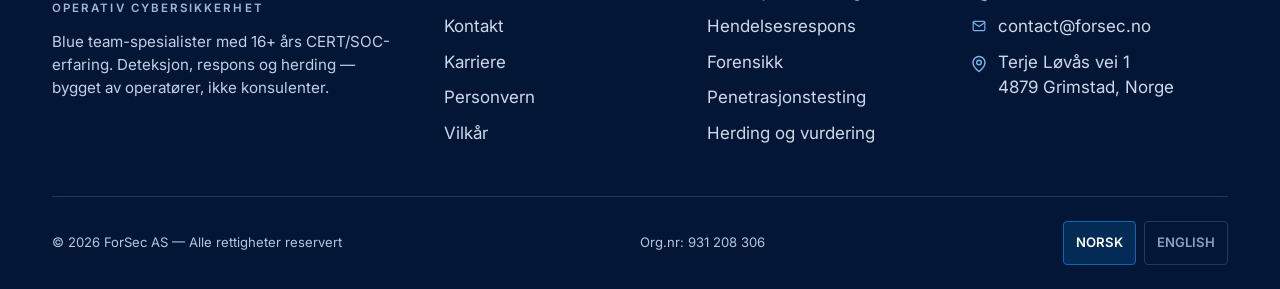
==== commit 5e9cf281: "Add files via upload" ====
--- a/index.html
+++ b/index.html
@@ -88,17 +88,6 @@
         "addressLocality": "Grimstad",
         "addressCountry": "NO"
       }
-    },
-    {
-      "@type": "FAQPage",
-      "mainEntity": [
-        {"@type":"Question","name":"Hvordan kommer vi i gang med en sikkerhetsvurdering?","acceptedAnswer":{"@type":"Answer","text":"Vi starter med en kort kartleggingssamtale, definerer scope og leverer en gjennomgang av nåværende sikkerhetstilstand med konkrete tiltak."}},
-        {"@type":"Question","name":"Hva koster sikkerhetstjenester, og hvordan prises de?","acceptedAnswer":{"@type":"Answer","text":"Engangsvurderinger fra 45 000 kr, retainer fra 25 000 kr/mnd. Endelig pris avhenger av miljø og scope."}},
-        {"@type":"Question","name":"Vi har aldri hatt en sikkerhetsgjennomgang — er det for sent?","acceptedAnswer":{"@type":"Answer","text":"Nei. Vi har hjulpet virksomheter i alle modenhetsnivåer. Det viktigste er å starte med en realistisk basislinje."}},
-        {"@type":"Question","name":"Hva innebærer deteksjonsutvikling egentlig?","acceptedAnswer":{"@type":"Answer","text":"Skreddersydde regler i Sigma/YARA/KQL/SPL, MITRE ATT&CK-mapping og kontinuerlig tuning for å redusere falske positiver."}},
-        {"@type":"Question","name":"Hva gjør vi hvis vi opplever et sikkerhetsbrudd?","acceptedAnswer":{"@type":"Answer","text":"Kontakt vakttelefonen. Vi starter triage, isolerer, samler bevis og koordinerer hendelsen til normalisering."}},
-        {"@type":"Question","name":"Hva skiller ForSec fra andre sikkerhetsselskaper?","acceptedAnswer":{"@type":"Answer","text":"Operatører, ikke konsulenter. 16+ års CERT/SOC-erfaring og leveranser som faktisk integreres i ditt team."}}
-      ]
     }
   ]
 }
@@ -151,10 +140,11 @@
 
 <!-- ============ HERO ============ -->
 <section class="hero" id="top" aria-labelledby="hero-title">
+  <canvas class="hero-net" id="heroNet" aria-hidden="true"></canvas>
   <div class="container hero-inner">
     <h1 class="hero-title" id="hero-title">
       <span data-i18n="hero.title.prefix">Vi forsvarer</span><br/>
-      <span class="rotator" id="heroRotator" aria-live="polite">din organisasjon.</span>
+      <span class="rotator" id="heroRotator" aria-live="polite">din organisasjon</span>
     </h1>
     <p class="hero-lede" data-i18n="hero.lede">
       Blue team-spesialister med 16+ års erfaring fra norsk CERT/SOC-drift. Vi bygger deteksjon,
@@ -162,15 +152,9 @@
       konsulenter med rapporter.
     </p>
     <div class="hero-actions">
-      <a class="btn btn-primary" href="#tjenester" data-i18n="hero.cta1">Se våre tjenester →</a>
+      <a class="btn btn-primary" href="tjenester.html" data-i18n="hero.cta1">Se våre tjenester →</a>
       <a class="btn btn-ghost"   href="om-oss.html" data-i18n="hero.cta2">Om ForSec</a>
     </div>
-
-    <ul class="hero-stats">
-      <li><strong>16+</strong><span data-i18n="hero.stat1">ÅRS ERFARING</span></li>
-      <li><strong>12+</strong><span data-i18n="hero.stat2">ÅR MED CERT/SOC</span></li>
-      <li><strong>4</strong><span   data-i18n="hero.stat3">SOC-MILJØER BYGGET</span></li>
-    </ul>
   </div>
 </section>
 
@@ -178,28 +162,27 @@
 <section class="section section-light" id="om">
   <div class="container">
     <div class="section-head">
-      <span class="eyebrow" data-i18n="who.eyebrow">— HVEM VI ER —</span>
       <h2 data-i18n="who.title">Eksperter, ikke bare konsulenter</h2>
       <p class="lede" data-i18n="who.lede">16+ års hands-on erfaring fra norsk CERT/SOC-drift. Vi bygger deteksjoner, etterforsker hendelser og herder infrastruktur.</p>
     </div>
 
     <div class="grid grid-3">
-      <article class="service-card reveal" data-num="01">
-        <div class="card-num">01</div>
+      <article class="service-card reveal">
+        <div class="svc-icon" aria-hidden="true"><svg viewBox="0 0 24 24"><g fill="none" stroke="currentColor" stroke-width="2" stroke-linecap="round" stroke-linejoin="round"><path d="M2 12s3.5-7 10-7 10 7 10 7-3.5 7-10 7-10-7-10-7Z"/><circle cx="12" cy="12" r="3"/></g></svg></div>
         <h3 data-i18n="who.c1.title">Deteksjon og trusseljakt</h3>
         <p data-i18n="who.c1.body">Vi skriver deteksjonsregler, tuner SIEM-plattformer og jakter på trusler i ditt miljø med Sigma, YARA og KQL.</p>
         <a class="card-link" href="blogg.html" data-i18n="common.readmore">Les mer →</a>
       </article>
 
-      <article class="service-card reveal" data-num="02">
-        <div class="card-num">02</div>
+      <article class="service-card reveal">
+        <div class="svc-icon" aria-hidden="true"><svg viewBox="0 0 24 24"><g fill="none" stroke="currentColor" stroke-width="2" stroke-linecap="round" stroke-linejoin="round"><path d="M3 7V5a2 2 0 0 1 2-2h2M17 3h2a2 2 0 0 1 2 2v2M21 17v2a2 2 0 0 1-2 2h-2M7 21H5a2 2 0 0 1-2-2v-2"/><circle cx="12" cy="12" r="3"/></g></svg></div>
         <h3 data-i18n="who.c2.title">Forensikk og hendelsesrespons</h3>
         <p data-i18n="who.c2.body">Når hendelsen inntreffer, er vi der. Disk-, minne- og nettverksforensikk med bevissinnhenting som holder i retten.</p>
         <a class="card-link" href="blogg.html" data-i18n="common.readmore">Les mer →</a>
       </article>
 
-      <article class="service-card reveal" data-num="03">
-        <div class="card-num">03</div>
+      <article class="service-card reveal">
+        <div class="svc-icon" aria-hidden="true"><svg viewBox="0 0 24 24"><g fill="none" stroke="currentColor" stroke-width="2" stroke-linecap="round" stroke-linejoin="round"><path d="M12 3 4 6v6c0 5 3.5 9 8 10 4.5-1 8-5 8-10V6l-8-3Z"/><path d="m9 12 2 2 4-4"/></g></svg></div>
         <h3 data-i18n="who.c3.title">Herding og sikkerhetstesting</h3>
         <p data-i18n="who.c3.body">Systematisk herding av servere, AD og sky. Penetrasjonstesting og purple teaming for å finne og lukke hull.</p>
         <a class="card-link" href="blogg.html" data-i18n="common.readmore">Les mer →</a>
@@ -212,28 +195,27 @@
 <section class="section section-tint" id="tjenester">
   <div class="container">
     <div class="section-head">
-      <span class="eyebrow" data-i18n="core.eyebrow">— KJERNEKOMPETANSE —</span>
       <h2 data-i18n="core.title">Blue team sikkerhetsoperasjoner</h2>
       <p class="lede" data-i18n="core.lede">Tre forsvarspilarer — bygget av operatører som har gjort dette på ordentlig.</p>
     </div>
 
     <div class="grid grid-3">
-      <article class="service-card pillar-card reveal" data-num="01">
-        <div class="card-num">01</div>
+      <article class="service-card pillar-card reveal">
+        <div class="svc-icon" aria-hidden="true"><svg viewBox="0 0 24 24"><g fill="none" stroke="currentColor" stroke-width="2" stroke-linecap="round" stroke-linejoin="round"><path d="M2 12s3.5-7 10-7 10 7 10 7-3.5 7-10 7-10-7-10-7Z"/><circle cx="12" cy="12" r="3"/></g></svg></div>
         <h3 data-i18n="core.c1.title">Deteksjonsutvikling</h3>
         <p data-i18n="core.c1.body">Skreddersydde deteksjonsregler i Sigma, YARA, KQL og SPL. SIEM-tuning, trusseljakt og detection-as-code som fanger reelle trusler — ikke bare støy.</p>
         <a class="card-link" href="tjenester.html" data-i18n="common.readmoreSvc">Les mer om tjenesten →</a>
       </article>
 
-      <article class="service-card pillar-card reveal" data-num="02">
-        <div class="card-num">02</div>
+      <article class="service-card pillar-card reveal">
+        <div class="svc-icon" aria-hidden="true"><svg viewBox="0 0 24 24"><g fill="none" stroke="currentColor" stroke-width="2" stroke-linecap="round" stroke-linejoin="round"><path d="M3 7V5a2 2 0 0 1 2-2h2M17 3h2a2 2 0 0 1 2 2v2M21 17v2a2 2 0 0 1-2 2h-2M7 21H5a2 2 0 0 1-2-2v-2"/><circle cx="12" cy="12" r="3"/></g></svg></div>
         <h3 data-i18n="core.c2.title">Hendelsesrespons og forensikk</h3>
         <p data-i18n="core.c2.body">Fra første alarm til ferdig rapport. Disk- og minneforensikk, skadevareanalyse, bevissikring og responsavtaler for når minuttene teller.</p>
         <a class="card-link" href="tjenester.html" data-i18n="common.readmoreSvc">Les mer om tjenesten →</a>
       </article>
 
-      <article class="service-card pillar-card reveal" data-num="03">
-        <div class="card-num">03</div>
+      <article class="service-card pillar-card reveal">
+        <div class="svc-icon" aria-hidden="true"><svg viewBox="0 0 24 24"><g fill="none" stroke="currentColor" stroke-width="2" stroke-linecap="round" stroke-linejoin="round"><path d="M12 3 4 6v6c0 5 3.5 9 8 10 4.5-1 8-5 8-10V6l-8-3Z"/><path d="m9 12 2 2 4-4"/></g></svg></div>
         <h3 data-i18n="core.c3.title">Herding og vurderinger</h3>
         <p data-i18n="core.c3.body">Penetrasjonstesting, AD-sikkerhetsgjennomgang, sky-sikkerhetsvurdering og systematisk herding. Vi finner hullene og hjelper deg å tette dem.</p>
         <a class="card-link" href="tjenester.html" data-i18n="common.readmoreSvc">Les mer om tjenesten →</a>
@@ -246,8 +228,7 @@
 <section class="section section-light">
   <div class="container">
     <div class="section-head">
-      <span class="eyebrow" data-i18n="partners.eyebrow">— PÅLITELIGE PARTNERSKAP —</span>
-      <h2 data-i18n="partners.title">Anerkjent av bransjeledere</h2>
+      <h2 data-i18n="partners.title">Partnerskap</h2>
       <p class="lede" data-i18n="partners.lede">Strategiske partnerskap som styrker våre sikkerhetskapabiliteter.</p>
     </div>
 
@@ -287,14 +268,13 @@
 <section class="section section-tint">
   <div class="container">
     <div class="section-head">
-      <span class="eyebrow" data-i18n="ind.eyebrow">— BRANSJER —</span>
       <h2 data-i18n="ind.title">Vi forsvarer organisasjoner på tvers av sektorer</h2>
       <p class="lede" data-i18n="ind.lede">Hver bransje har unike trusselbilder. Vi bringer operatør-nivå blue team-ekspertise tilpasset din sektor.</p>
     </div>
 
     <div class="grid grid-4">
       <article class="industry-card reveal">
-        <div class="industry-icon">$</div>
+        <div class="industry-icon"><svg viewBox="0 0 24 24"><g fill="none" stroke="currentColor" stroke-width="2" stroke-linecap="round" stroke-linejoin="round"><rect x="2" y="6" width="20" height="12" rx="2"/><circle cx="12" cy="12" r="2.5"/><path d="M6 12h.01M18 12h.01"/></g></svg></div>
         <h3 data-i18n="ind.i1.title">Finans og bank</h3>
         <p data-i18n="ind.i1.body">Finansinstitusjoner møter sofistikerte trusselaktører som retter seg mot transaksjoner og kundedata.</p>
         <ul>
@@ -305,7 +285,7 @@
       </article>
 
       <article class="industry-card reveal">
-        <div class="industry-icon">+</div>
+        <div class="industry-icon"><svg viewBox="0 0 24 24"><g fill="none" stroke="currentColor" stroke-width="2" stroke-linecap="round" stroke-linejoin="round"><path d="M19 14c1.5-1.5 2-3.2 2-5a5 5 0 0 0-9-3 5 5 0 0 0-9 3c0 1.8.5 3.5 2 5l7 7 7-7Z"/></g></svg></div>
         <h3 data-i18n="ind.i2.title">Helse og omsorg</h3>
         <p data-i18n="ind.i2.body">Helsedata er hovedmål. Vi beskytter systemene klinikere er avhengige av daglig.</p>
         <ul>
@@ -316,7 +296,7 @@
       </article>
 
       <article class="industry-card reveal">
-        <div class="industry-icon">⚑</div>
+        <div class="industry-icon"><svg viewBox="0 0 24 24"><g fill="none" stroke="currentColor" stroke-width="2" stroke-linecap="round" stroke-linejoin="round"><path d="M3 22h18M6 18v-7M10 18v-7M14 18v-7M18 18v-7M12 2 3 7h18l-9-5Z"/></g></svg></div>
         <h3 data-i18n="ind.i3.title">Offentlig sektor</h3>
         <p data-i18n="ind.i3.body">Vi bygde ekspertisen vår inne i norsk offentlig sektor CERT/SOC — vi kjenner dette domenet.</p>
         <ul>
@@ -327,7 +307,7 @@
       </article>
 
       <article class="industry-card reveal">
-        <div class="industry-icon">&lt;/&gt;</div>
+        <div class="industry-icon"><svg viewBox="0 0 24 24"><g fill="none" stroke="currentColor" stroke-width="2" stroke-linecap="round" stroke-linejoin="round"><path d="m16 18 6-6-6-6M8 6l-6 6 6 6"/></g></svg></div>
         <h3 data-i18n="ind.i4.title">Teknologi og SaaS</h3>
         <p data-i18n="ind.i4.body">Hurtigvoksende teknologiselskaper trenger sikkerhet som holder tritt med utviklingen.</p>
         <ul>
@@ -340,50 +320,11 @@
   </div>
 </section>
 
-<!-- ============ FAQ ============ -->
-<section class="section section-light">
-  <div class="container container-narrow">
-    <div class="section-head">
-      <span class="eyebrow" data-i18n="faq.eyebrow">— OFTEST STILTE SPØRSMÅL —</span>
-      <h2 data-i18n="faq.title">Vanlige spørsmål om IT-sikkerhet</h2>
-      <p class="lede" data-i18n="faq.lede">Svar på det norske virksomheter lurer på om cybersikkerhet og våre tjenester.</p>
-    </div>
-
-    <div class="faq">
-      <details class="faq-item reveal">
-        <summary><span class="faq-question" data-i18n="faq.q1">Hvordan kommer vi i gang med en sikkerhetsvurdering?</span><span class="chevron">▾</span></summary>
-        <div class="faq-body" data-i18n="faq.a1">Vi starter med en kort kartleggingssamtale, definerer scope og leverer en gjennomgang av nåværende sikkerhetstilstand med konkrete tiltak.</div>
-      </details>
-      <details class="faq-item reveal">
-        <summary><span class="faq-question" data-i18n="faq.q2">Hva koster sikkerhetstjenester, og hvordan prises de?</span><span class="chevron">▾</span></summary>
-        <div class="faq-body" data-i18n="faq.a2">Engangsvurderinger fra 45 000 kr, retainer fra 25 000 kr/mnd. Endelig pris avhenger av miljø og scope.</div>
-      </details>
-      <details class="faq-item reveal">
-        <summary><span class="faq-question" data-i18n="faq.q3">Vi har aldri hatt en sikkerhetsgjennomgang — er det for sent?</span><span class="chevron">▾</span></summary>
-        <div class="faq-body" data-i18n="faq.a3">Nei. Vi har hjulpet virksomheter i alle modenhetsnivåer. Det viktigste er å starte med en realistisk basislinje.</div>
-      </details>
-      <details class="faq-item reveal">
-        <summary><span class="faq-question" data-i18n="faq.q4">Hva innebærer deteksjonsutvikling egentlig?</span><span class="chevron">▾</span></summary>
-        <div class="faq-body" data-i18n="faq.a4">Skreddersydde regler i Sigma/YARA/KQL/SPL, MITRE ATT&CK-mapping og kontinuerlig tuning for å redusere falske positiver.</div>
-      </details>
-      <details class="faq-item reveal">
-        <summary><span class="faq-question" data-i18n="faq.q5">Hva gjør vi hvis vi opplever et sikkerhetsbrudd?</span><span class="chevron">▾</span></summary>
-        <div class="faq-body" data-i18n="faq.a5">Kontakt vakttelefonen. Vi starter triage, isolerer, samler bevis og koordinerer hendelsen til normalisering.</div>
-      </details>
-      <details class="faq-item reveal">
-        <summary><span class="faq-question" data-i18n="faq.q6">Hva skiller ForSec fra andre sikkerhetsselskaper?</span><span class="chevron">▾</span></summary>
-        <div class="faq-body" data-i18n="faq.a6">Operatører, ikke konsulenter. 16+ års CERT/SOC-erfaring og leveranser som faktisk integreres i ditt team.</div>
-      </details>
-    </div>
-  </div>
-</section>
-
 <!-- ============ BLOG ============ -->
 <section class="section section-tint" id="blogg">
   <div class="container">
     <div class="section-head section-head-row">
       <div>
-        <span class="eyebrow" data-i18n="blog.eyebrow">— SISTE FRA BLOGGEN —</span>
         <h2 data-i18n="blog.title">Innsikt og rådgivning</h2>
       </div>
       <a class="link" href="blogg.html" data-i18n="blog.all">Se alle artikler →</a>
@@ -424,7 +365,6 @@
 <section class="section cta-section" id="kontakt">
   <div class="container">
     <div class="section-head">
-      <span class="eyebrow light" data-i18n="cta.eyebrow">— TA KONTAKT —</span>
       <h2 class="light" data-i18n="cta.title">Klar for sterkere forsvar?</h2>
       <p class="lede light" data-i18n="cta.lede">La oss diskutere hvordan vi kan hjelpe å sikre din organisasjon. Innledende samtale er alltid uforpliktende.</p>
     </div>
@@ -452,7 +392,6 @@
         </a>
         <span class="footer-tag" data-i18n="footer.tag">OPERATIV CYBERSIKKERHET</span>
         <p data-i18n="footer.body">Blue team-spesialister med 16+ års CERT/SOC-erfaring. Deteksjon, respons og herding — bygget av operatører, ikke konsulenter.</p>
-        <div class="status-pill"><span class="dot"></span><span data-i18n="footer.status">SOC OPERATIVT &nbsp;/&nbsp; 24/7</span></div>
       </div>
 
       <div class="footer-col">
--- a/styles.css
+++ b/styles.css
@@ -89,7 +89,7 @@
 }
 h1, h2, h3, h4 { font-family: "Inter", system-ui, sans-serif; letter-spacing: -0.015em; }
 p { max-width: var(--measure); }
-.section-head p, .hero-lede, .service-card p, .catalog-card p, .industry-card p, .blog-card > p, .partner-card p, .faq-body, .process-step p { max-width: none; }
+.section-head p, .hero-lede, .service-card p, .catalog-card p, .industry-card p, .blog-card > p, .partner-card p, .process-step p { max-width: none; }
 img, svg { display: block; max-width: 100%; }
 a { color: var(--color-primary); text-decoration: none; }
 ul { padding: 0; margin: 0; list-style: none; }
@@ -126,16 +126,9 @@
   position: relative; overflow: hidden; isolation: isolate;
   transition: transform .2s ease, box-shadow .2s ease, background-color .2s ease, color .2s ease, border-color .2s ease;
 }
-.btn::before {
-  content: ""; position: absolute; inset: 0; z-index: -1;
-  background: linear-gradient(120deg, transparent 0%, rgba(255,255,255,.25) 50%, transparent 100%);
-  transform: translateX(-110%);
-  transition: transform .6s ease;
-}
-.btn:hover::before { transform: translateX(110%); }
 .btn-sm { padding: 9px 18px; min-height: 2.6rem; font-size: .9rem; }
 .btn-primary { background: var(--color-primary); color: #fff; }
-.btn-primary:hover { background: var(--color-primary-dark); box-shadow: 0 8px 22px rgba(0,94,162,.35); transform: translateY(-2px); }
+.btn-primary:hover { background: var(--color-primary-dark); box-shadow: 0 4px 12px rgba(0,94,162,.25); transform: scale(1.02); }
 .btn-primary:active { background: var(--color-primary-darker); transform: translateY(1px); }
 /* dark theme: primary token is lightened for text/links, too light as a button fill for white text — use logo blue so label keeps 4.5:1 (WCAG 1.4.3) */
 [data-theme="dark"] .btn-primary { background: #0d67b5; }
@@ -143,9 +136,9 @@
 [data-theme="dark"] .btn-primary:active { background: #08436f; }
 .btn-primary:focus-visible { outline: 3px solid var(--color-primary-darker); outline-offset: 2px; }
 .btn-ghost { background: transparent; color: #fff; border-color: rgba(255,255,255,.5); }
-.btn-ghost:hover { background: rgba(255,255,255,.14); border-color: #fff; transform: translateY(-2px); }
+.btn-ghost:hover { background: rgba(255,255,255,.14); border-color: #fff; transform: scale(1.02); }
 .btn-outline-light { background: transparent; color: #fff; border-color: #fff; }
-.btn-outline-light:hover { background: #fff; color: var(--color-primary-darker); transform: translateY(-2px); }
+.btn-outline-light:hover { background: #fff; color: var(--color-primary-darker); transform: scale(1.02); }
 
 /* ---------- HEADER ---------- */
 .site-header {
@@ -189,7 +182,8 @@
 
 /* ---------- THEME TOGGLE (borderless, animated swap) ---------- */
 .theme-toggle {
-  display: inline-flex; align-items: center; justify-content: center;
+  display: none; /* light mode only — toggle removed */
+  align-items: center; justify-content: center;
   width: 40px; height: 40px;
   background: transparent;
   border: 0; outline: 0;
@@ -199,7 +193,6 @@
   border-radius: 999px;
   transition: background-color .25s ease, transform .25s ease;
 }
-.theme-toggle:hover { background: var(--color-bg-secondary); transform: scale(1.08); }
 .theme-toggle:active { transform: scale(.92); }
 .theme-toggle:focus-visible { outline: 2px solid var(--color-primary); outline-offset: 3px; }
 .theme-toggle .icon-wrap {
@@ -211,21 +204,17 @@
   position: absolute; inset: 0;
   width: 22px; height: 22px;
   color: currentColor; /* monochrome, follows header text color in light + dark */
-  transition: opacity .35s ease, transform .55s cubic-bezier(.34,1.56,.64,1);
+  transition: opacity .35s ease, transform .55s cubic-bezier(.22,.61,.36,1);
 }
 .theme-toggle .icon-moon { transform: rotate(-90deg) scale(.4); opacity: 0; }
 .theme-toggle .icon-sun  { transform: rotate(0deg)   scale(1);   opacity: 1; }
 [data-theme="dark"] .theme-toggle .icon-sun  { transform: rotate(90deg)  scale(.4); opacity: 0; }
 [data-theme="dark"] .theme-toggle .icon-moon { transform: rotate(0deg)   scale(1);  opacity: 1; }
-.theme-toggle:hover .icon-sun  { animation: spin 6s linear infinite; }
-.theme-toggle:hover .icon-moon { animation: bob  2.5s ease-in-out infinite; }
-@keyframes spin { to { transform: rotate(360deg); } }
-@keyframes bob  { 50% { transform: translateY(-3px) rotate(-8deg); } }
 
 /* ---------- LANG TOGGLE ---------- */
 .lang-toggle { display: inline-flex; align-items: center; gap: 4px; color: var(--color-text-muted); font-size: .9rem; }
 .lang-btn { background: none; border: 0; font: inherit; color: inherit; cursor: pointer; padding: 10px 10px; min-height: 44px; min-width: 36px; font-weight: 600; transition: color var(--t-fast), transform var(--t-fast); }
-.lang-btn:hover { color: var(--color-primary); transform: translateY(-1px); }
+.lang-btn:hover { color: var(--color-primary); }
 .lang-btn.active { color: var(--color-text-primary); }
 .lang-sep { color: var(--color-border-strong); }
 
@@ -233,7 +222,7 @@
 .hero {
   background: linear-gradient(180deg, #ffffff 0%, var(--color-bg-secondary) 60%, var(--color-bg-secondary) 100%);
   color: var(--color-text-primary);
-  padding: 100px 0 84px;
+  padding: 56px 0 48px;
   text-align: center;
   position: relative;
   overflow: hidden;
@@ -244,8 +233,8 @@
   display: flex;
   flex-direction: column;
   justify-content: center;
-  min-height: calc(100vh - 64px);
-  min-height: calc(100dvh - 64px);
+  min-height: min(100vh - 64px, 560px);
+  min-height: min(100dvh - 64px, 560px);
 }
 [data-theme="dark"] .hero {
   background: linear-gradient(180deg, var(--color-bg-hero) 0%, #14305a 50%, var(--color-bg-primary) 100%);
@@ -261,22 +250,13 @@
 @keyframes float1 { 50% { transform: translate(40px, 30px); } }
 @keyframes float2 { 50% { transform: translate(-30px, -20px); } }
 
-.hero-inner { position: relative; }
+.hero-net { position: absolute; inset: 0; width: 100%; height: 100%; z-index: 1; }
+.hero-inner { position: relative; z-index: 2; }
 .hero-title { font-size: clamp(2.5rem, 5.5vw, 4.5rem); line-height: 1.05; letter-spacing: -0.02em; color: var(--color-text-primary); margin: 0 auto 24px; animation: rise .8s ease both; }
 .hero-lede  { max-width: 720px; margin: 0 auto 36px; font-size: 1.075rem; color: var(--color-text-secondary); animation: rise .9s .1s ease both; }
 .hero-actions { display: flex; flex-wrap: wrap; gap: 14px; justify-content: center; animation: rise 1s .2s ease both; }
-.hero-stats {
-  display: grid; grid-template-columns: repeat(3, 1fr);
-  gap: 24px; margin: 64px auto 0; max-width: 760px;
-  animation: rise 1.1s .3s ease both;
-}
-.hero-stats li { display: flex; flex-direction: column; align-items: center; gap: 4px; }
-.hero-stats strong { font-size: clamp(2rem, 3.5vw, 2.8rem); color: var(--color-primary); font-weight: 800; line-height: 1; }
-.hero-stats span { font-size: .75rem; letter-spacing: .14em; color: var(--color-text-secondary); font-weight: 700; }
 [data-theme="dark"] .hero-title { color: #fff; }
 [data-theme="dark"] .hero-lede  { color: #d8e2f0; }
-[data-theme="dark"] .hero-stats strong { color: #fff; font-weight: 700; }
-[data-theme="dark"] .hero-stats span { color: #c0d3ed; }
 
 /* Ghost button inside light hero: dark text + subtle 1px border */
 .hero .btn-ghost {
@@ -292,18 +272,80 @@
 
 /* ---------- SECTIONS ---------- */
 .section { padding: 96px 0; }
-.section-light { background: var(--color-bg-primary); }
-.section-tint  { background: var(--color-bg-secondary); }
+/* Depth: subtle navy/blue glows (borrowed from dark palette) so sections aren't flat */
+.section-light {
+  background:
+    radial-gradient(900px 460px at 6% 0%, rgba(13,103,181,.06), transparent 58%),
+    radial-gradient(760px 520px at 100% 100%, rgba(4,22,53,.045), transparent 60%),
+    var(--color-bg-primary);
+}
+.section-tint {
+  background:
+    radial-gradient(1000px 480px at 100% 0%, rgba(13,103,181,.10), transparent 60%),
+    radial-gradient(820px 560px at 0% 100%, rgba(4,22,53,.07), transparent 58%),
+    var(--color-bg-secondary);
+}
+/* Navy band (dark-mode color) for rhythm/contrast in light mode — generic, works on any section */
+.section-dark {
+  background:
+    radial-gradient(1100px 520px at 85% 0%, rgba(79,151,216,.18), transparent 60%),
+    radial-gradient(900px 600px at 0% 100%, rgba(13,103,181,.16), transparent 58%),
+    linear-gradient(180deg, #041635 0%, #0a2147 100%);
+  color: #e3ecf8;
+}
+.section-dark h2, .section-dark h3, .section-dark h4 { color: #fff; }
+.section-dark .lede, .section-dark p { color: #b9c9e0; }
+/* any card type → translucent glass */
+.section-dark .service-card,
+.section-dark .catalog-card,
+.section-dark .partner-card,
+.section-dark .industry-card,
+.section-dark .blog-card,
+.section-dark .post-card,
+.section-dark .process-step,
+.section-dark .team-card,
+.section-dark .contact-card {
+  background: rgba(255,255,255,.04);
+  border-color: rgba(255,255,255,.12);
+  -webkit-backdrop-filter: blur(4px);
+          backdrop-filter: blur(4px);
+}
+.section-dark .service-card:hover,
+.section-dark .catalog-card:hover,
+.section-dark .partner-card:hover,
+.section-dark .industry-card:hover,
+.section-dark .blog-card:hover,
+.section-dark .post-card:hover,
+.section-dark .process-step:hover,
+.section-dark .team-card:hover,
+.section-dark .contact-card:hover {
+  border-color: rgba(79,151,216,.6); background: rgba(255,255,255,.07);
+}
+.section-dark .service-card::before,
+.section-dark .catalog-card::before,
+.section-dark .industry-card::before { background: #4f97d8; }
+.section-dark ul li { color: #b9c9e0; }
+.section-dark ul li::before { color: #4f97d8; }
+.section-dark .card-link { color: #8fc0ee; }
+.section-dark .industry-icon,
+.section-dark .svc-icon,
+.section-dark .step-num { background: rgba(79,151,216,.16); color: #8fc0ee; }
+.section-dark .service-card:hover .svc-icon { background: #4f97d8; color: #041635; }
+.section-dark .industry-card:hover .industry-icon { background: #4f97d8; color: #041635; }
+/* team cards on navy */
+.section-dark .team-role { color: #8fc0ee; }
+.section-dark .team-loc { color: #9fb2cc; }
+.section-dark .team-bio { color: #b9c9e0; }
+.section-dark .team-tags li { background: rgba(143,192,238,.16); color: #cfe0f5; }
+.section-dark .team-tags li:hover { background: #4f97d8; color: #041635; }
 .section-head { text-align: center; max-width: 760px; margin: 0 auto 56px; }
 .section-head.section-head-row { display: flex; justify-content: space-between; align-items: end; text-align: left; max-width: var(--container); margin-bottom: 40px; gap: 24px; flex-wrap: wrap; }
-.eyebrow { display: inline-block; color: var(--color-primary); font-size: .78rem; letter-spacing: .22em; font-weight: 700; margin-bottom: 14px; }
-.eyebrow.light { color: var(--color-primary-light); }
 .lede { font-size: 1.05rem; color: var(--color-text-secondary); margin-top: 14px; }
 .lede.light, h2.light { color: #e3ecf8; }
 h2.light { color: #fff; }
 
 /* GPU promote — prevents jitter mid-transition */
-.service-card, .catalog-card, .partner-card, .industry-card, .blog-card, .faq-item {
+.service-card, .catalog-card, .partner-card, .industry-card, .blog-card {
   will-change: transform;
   -webkit-backface-visibility: hidden;
           backface-visibility: hidden;
@@ -337,22 +379,13 @@
     box-shadow var(--t-card),
     border-color var(--t-card);
 }
-/* big faded watermark number, top-right */
-.service-card::before, .catalog-card::before {
-  content: attr(data-num);
-  position: absolute; top: -22px; right: 14px;
-  font-size: 7rem; font-weight: 800; line-height: 1;
-  letter-spacing: -.04em; color: var(--color-primary);
-  opacity: .06; pointer-events: none; z-index: 0;
-  transition: opacity var(--t-card), color var(--t-card);
-}
 /* hover lift — high specificity to beat .reveal.in { transform: none } */
 .service-card:hover, .catalog-card:hover,
 .js-reveal .reveal.in.service-card:hover,
 .js-reveal .reveal.in.catalog-card:hover {
-  transform: scale(1.03);
+  transform: scale(1.02);
   border-color: var(--color-primary);
-  box-shadow: var(--shadow-lg);
+  box-shadow: var(--shadow-md);
 }
 /* keep 0.5s scale transition on revealed cards (beats reveal's .7s) */
 .js-reveal .reveal.service-card, .js-reveal .reveal.catalog-card {
@@ -360,17 +393,14 @@
               box-shadow var(--t-card), border-color var(--t-card),
               opacity .7s ease;
 }
-.service-card:hover::before, .catalog-card:hover::before { opacity: .1; }
-.service-card:hover .card-num { color: var(--color-primary-dark); }
-.service-card:hover .card-link, .catalog-card:hover .card-link { text-decoration: underline; transform: translateX(4px); }
+.service-card:hover .card-link, .catalog-card:hover .card-link { text-decoration: underline; }
 .service-card:focus-within, .catalog-card:focus-within { outline: 3px solid var(--color-primary-darker); outline-offset: 2px; }
-.card-num { color: var(--color-primary); font-weight: 800; font-size: 1rem; letter-spacing: .08em; margin-bottom: 14px; position: relative; z-index: 1; transition: color var(--t-card); }
 .service-card h3, .catalog-card h3 { margin-bottom: 12px; position: relative; z-index: 1; }
 .service-card p { color: var(--color-text-secondary); flex: 1; position: relative; z-index: 1; }
 
 .chips { display: flex; flex-wrap: wrap; gap: 8px; margin: 12px 0 18px; }
 .chips li { font-size: .78rem; padding: 5px 10px; background: var(--color-bg-secondary); color: var(--color-primary-dark); border-radius: 999px; font-weight: 600; transition: transform var(--t-fast), background-color var(--t-fast); }
-.chips li:hover { transform: translateY(-2px); background: var(--color-primary); color: #fff; }
+.chips li:hover { transform: scale(1.02); background: var(--color-primary); color: #fff; }
 .chips.small li { font-size: .7rem; }
 [data-theme="dark"] .chips li { background: rgba(115,179,231,.15); color: var(--color-primary-light); }
 
@@ -393,10 +423,9 @@
     border-color var(--t-card),
     background-color var(--t-card);
 }
-.partner-card:hover { transform: translateY(-4px); box-shadow: var(--shadow-lg); border-color: var(--color-primary-light); }
+.partner-card:hover { transform: scale(1.02); box-shadow: var(--shadow-md); border-color: var(--color-primary-light); }
 .partner-head { display: flex; align-items: center; gap: 16px; margin-bottom: 14px; }
-.partner-logo { width: 72px; height: 72px; object-fit: contain; border-radius: 6px; background: #fff; padding: 6px; transition: transform .4s cubic-bezier(.34,1.56,.64,1); }
-.partner-card:hover .partner-logo { transform: scale(1.08) rotate(-3deg); }
+.partner-logo { width: 72px; height: 72px; object-fit: contain; border-radius: 6px; background: #fff; padding: 6px; transition: transform .4s cubic-bezier(.22,.61,.36,1); }
 [data-theme="dark"] .partner-logo { background: #fff; }
 
 /* ---------- INDUSTRY ---------- */
@@ -417,8 +446,9 @@
   background: var(--color-primary); transform: scaleX(0); transform-origin: left;
   transition: transform var(--t-card);
 }
-.industry-card:hover { transform: translateY(-4px); border-color: var(--color-primary); box-shadow: var(--shadow-md); }
+.industry-card:hover { transform: scale(1.02); border-color: var(--color-primary); box-shadow: var(--shadow-md); }
 .industry-card:hover::before { transform: scaleX(1); }
+.industry-icon svg { width: 24px; height: 24px; }
 .industry-icon {
   width: 44px; height: 44px; border-radius: var(--radius);
   background: var(--color-bg-secondary); color: var(--color-primary);
@@ -427,38 +457,12 @@
   transition:
     background-color var(--t-card),
     color var(--t-card),
-    transform .5s cubic-bezier(.34,1.56,.64,1);
-}
-.industry-card:hover .industry-icon { background: var(--color-primary); color: #fff; transform: rotate(-8deg) scale(1.1); }
+    transform .5s cubic-bezier(.22,.61,.36,1);
+}
+.industry-card:hover .industry-icon { background: var(--color-primary); color: #fff; }
 .industry-card h3 { margin-bottom: 8px; }
 .industry-card ul li { position: relative; padding-left: 18px; font-size: .9rem; color: var(--color-text-secondary); margin: 8px 0; }
 .industry-card ul li::before { content: '•'; position: absolute; left: 4px; top: -1px; color: var(--color-primary); font-weight: 700; }
-
-/* ---------- FAQ ---------- */
-.faq { display: flex; flex-direction: column; gap: 12px; }
-.faq-item {
-  background: var(--color-bg-primary);
-  border: 1px solid var(--color-border);
-  border-radius: var(--radius);
-  transition:
-    background-color var(--t-card),
-    border-color var(--t-card),
-    box-shadow var(--t-card),
-    transform var(--t-card);
-  cursor: pointer;
-}
-.faq-item:hover { transform: translateY(-2px); }
-.faq-item:hover { background: var(--color-bg-secondary); border-color: var(--color-primary); box-shadow: var(--shadow-sm); }
-.faq-item:hover .faq-question { color: var(--color-primary); }
-.faq-item[open] { background: var(--color-bg-secondary); border-color: var(--color-primary); box-shadow: var(--shadow-sm); }
-.faq-item[open] .faq-question { color: var(--color-primary); font-weight: 700; }
-.faq-item[open] .chevron { transform: rotate(180deg); }
-.faq-item summary { list-style: none; display: flex; align-items: center; justify-content: space-between; gap: 16px; padding: 20px 24px; font-weight: 500; }
-.faq-item summary::-webkit-details-marker { display: none; }
-.faq-question { transition: color var(--t-fast); }
-.chevron { color: var(--color-primary); font-size: 1.2rem; transition: transform .3s cubic-bezier(.34,1.56,.64,1); display: inline-block; }
-.faq-body { padding: 0 24px 22px; color: var(--color-text-secondary); animation: fade .3s ease both; }
-@keyframes fade { from { opacity: 0; transform: translateY(-6px); } to { opacity: 1; transform: none; } }
 
 /* ---------- BLOG ---------- */
 .blog-card {
@@ -473,18 +477,12 @@
     border-color var(--t-card),
     background-color var(--t-card);
 }
-.blog-card:hover { transform: translateY(-5px); box-shadow: var(--shadow-xl); border-color: var(--color-primary-light); }
-.blog-card:hover .blog-cover::after { transform: translateX(0); }
+.blog-card:hover { transform: scale(1.02); box-shadow: var(--shadow-md); border-color: var(--color-primary-light); }
 .blog-cover {
   height: 130px;
   background: radial-gradient(circle at 30% 30%, #1c3b66, #162e51 70%);
   position: relative; display: flex; align-items: end; padding: 16px 20px;
   overflow: hidden;
-}
-.blog-cover::after {
-  content: ""; position: absolute; inset: 0;
-  background: linear-gradient(120deg, transparent 30%, rgba(115,179,231,.25) 50%, transparent 70%);
-  transform: translateX(-100%); transition: transform .7s ease;
 }
 .blog-tag { color: #fff; font-size: .85rem; font-weight: 600; letter-spacing: .08em; position: relative; z-index: 1; }
 .blog-card .blog-meta { display: flex; gap: 8px; padding: 16px 22px 0; font-size: .78rem; color: var(--color-text-muted); letter-spacing: .08em; font-weight: 600; }
@@ -511,7 +509,7 @@
   position: relative;
 }
 .trust-row li { transition: color var(--t-fast), transform var(--t-fast); }
-.trust-row li:hover { color: #fff; transform: translateY(-2px); }
+.trust-row li:hover { color: #fff; }
 
 /* ---------- FOOTER ---------- */
 .site-footer { background: var(--color-bg-footer); color: #cdd9ea; padding: 72px 0 24px; }
@@ -531,29 +529,11 @@
 .footer-col h4 { color: #fff; font-size: .78rem; letter-spacing: .18em; margin-bottom: 18px; }
 .footer-col ul li { margin: 10px 0; }
 .footer-col a { color: #cdd9ea; transition: color var(--t-fast), padding-left var(--t-fast); display: inline-block; }
-.footer-col a:hover { color: #fff; padding-left: 4px; }
+.footer-col a:hover { color: #fff; }
 .contact-list li { display: flex; gap: 10px; margin: 12px 0; align-items: flex-start; line-height: 1.5; }
 .contact-list .ci { color: var(--color-primary-light); flex-shrink: 0; width: 18px; display: inline-flex; align-items: center; }
 .contact-list .ci svg { display: block; transform: translateY(5px); }
 .contact-list a { color: #cdd9ea; }
-.status-pill {
-  display: inline-flex; align-items: center; gap: 8px;
-  margin-top: 14px;
-  background: rgba(0,169,28,.15); color: #6ee37a;
-  border: 1px solid rgba(0,169,28,.4);
-  padding: 6px 14px; border-radius: 999px;
-  font-size: .72rem; letter-spacing: .12em; font-weight: 600;
-}
-.status-pill .dot {
-  width: 8px; height: 8px; border-radius: 50%; background: #00d437;
-  box-shadow: 0 0 0 0 rgba(0,212,55,.7);
-  animation: pulse 2s infinite;
-}
-@keyframes pulse {
-  0%   { box-shadow: 0 0 0 0   rgba(0,212,55,.7); }
-  70%  { box-shadow: 0 0 0 10px rgba(0,212,55,0); }
-  100% { box-shadow: 0 0 0 0   rgba(0,212,55,0); }
-}
 
 .footer-bottom {
   display: flex; align-items: center; justify-content: space-between;
@@ -636,7 +616,6 @@
   .hero-title { margin-bottom: 36px; line-height: 1.12; }
   .hero-lede  { margin-bottom: 44px; line-height: 1.65; }
   .hero-actions { gap: 14px; }
-  .hero-stats { grid-template-columns: 1fr 1fr 1fr; gap: 18px; margin-top: 64px; }
 }
 @media (min-width: 1001px) {
   .mobile-nav { display: none; }
@@ -645,8 +624,6 @@
 /* ---------- SERVICES PAGE ---------- */
 .hero-sub { padding: 80px 0 60px; }
 .hero-sub .hero-title { font-size: clamp(2.4rem, 5vw, 4rem); margin-bottom: 18px; }
-.hero-sub .eyebrow { color: var(--color-primary); display: block; margin-bottom: 18px; }
-[data-theme="dark"] .hero-sub .eyebrow { color: var(--color-primary-light); }
 
 .svc-icon {
   width: 48px; height: 48px; border-radius: var(--radius);
@@ -654,12 +631,12 @@
   display: grid; place-items: center;
   margin-bottom: 18px;
   transition:
-    transform .5s cubic-bezier(.34,1.56,.64,1),
+    transform .5s cubic-bezier(.22,.61,.36,1),
     background-color var(--t-card),
     color var(--t-card);
 }
 .svc-icon svg { width: 26px; height: 26px; transition: transform var(--t-card); }
-.service-card:hover .svc-icon { background: var(--color-primary); color: #fff; transform: rotate(-6deg) scale(1.1); }
+.service-card:hover .svc-icon { background: var(--color-primary); color: #fff; }
 .svc-target { color: var(--color-text-muted); font-size: .9rem; margin-top: auto; }
 .svc-target em { font-style: italic; }
 
@@ -670,12 +647,12 @@
   background: var(--color-bg-secondary); color: var(--color-primary);
   display: grid; place-items: center; margin-bottom: 12px;
   transition:
-    transform .5s cubic-bezier(.34,1.56,.64,1),
+    transform .5s cubic-bezier(.22,.61,.36,1),
     background-color var(--t-card),
     color var(--t-card);
 }
 .cat-icon svg { width: 22px; height: 22px; }
-.catalog-card:hover .cat-icon { background: var(--color-primary); color: #fff; transform: rotate(-8deg) scale(1.1); }
+.catalog-card:hover .cat-icon { background: var(--color-primary); color: #fff; }
 .catalog-card h3 { margin: 4px 0 8px; }
 .catalog-card p { font-size: .95rem; position: relative; z-index: 1; }
 .deliv-label {
@@ -710,7 +687,7 @@
   box-shadow: 0 6px 18px rgba(0,94,162,.30), 0 0 0 6px var(--color-bg-primary);
   transition: transform .3s ease, box-shadow .3s ease;
 }
-.process-step:hover .step-num { transform: scale(1.1); box-shadow: 0 10px 24px rgba(0,94,162,.45), 0 0 0 6px var(--color-bg-primary); }
+.process-step:hover .step-num { box-shadow: 0 10px 24px rgba(0,94,162,.45), 0 0 0 6px var(--color-bg-primary); }
 .process-step h3 { font-size: 1.1rem; margin-bottom: 6px; }
 .process-step p { font-size: .9rem; color: var(--color-text-secondary); }
 
@@ -764,7 +741,7 @@
   transition: background-color var(--t-card), color var(--t-card), transform var(--t-card);
 }
 .info-icon svg { width: 22px; height: 22px; }
-.info-list li:hover .info-icon { background: var(--color-primary); color: #fff; transform: rotate(-6deg) scale(1.05); }
+.info-list li:hover .info-icon { background: var(--color-primary); color: #fff; }
 .info-list .info-label { display: block; font-size: .78rem; letter-spacing: .12em; color: var(--color-text-muted); font-weight: 600; margin-bottom: 2px; text-transform: uppercase; }
 .info-list a { color: var(--color-text-primary); font-weight: 600; transition: color var(--t-card); }
 .info-list a:hover { color: var(--color-primary); }
@@ -786,7 +763,7 @@
 .contact-card.link-card {
   display: block; text-decoration: none; color: inherit; cursor: pointer;
 }
-.contact-card.link-card:hover { transform: translateY(-4px); box-shadow: var(--shadow-md); background: var(--color-bg-primary); border-color: var(--color-primary-light); }
+.contact-card.link-card:hover { transform: scale(1.02); box-shadow: var(--shadow-md); background: var(--color-bg-primary); border-color: var(--color-primary-light); }
 .contact-card.link-card h3 { color: var(--color-text-primary); transition: color var(--t-card); }
 .contact-card.link-card:hover h3 { color: var(--color-primary); }
 .cc-icon {
@@ -796,7 +773,7 @@
   transition: background-color var(--t-card), color var(--t-card), transform var(--t-card);
 }
 .cc-icon svg { width: 22px; height: 22px; }
-.contact-card.link-card:hover .cc-icon { background: var(--color-primary); color: #fff; transform: rotate(-8deg) scale(1.08); }
+.contact-card.link-card:hover .cc-icon { background: var(--color-primary); color: #fff; }
 
 /* Form */
 .contact-form { display: flex; flex-direction: column; gap: 14px; }
@@ -841,7 +818,7 @@
     color var(--t-card),
     transform var(--t-fast);
 }
-.filter-chip:hover { transform: translateY(-2px); border-color: var(--color-primary); }
+.filter-chip:hover { transform: scale(1.02); border-color: var(--color-primary); }
 .filter-chip.active { background: var(--color-primary); color: #fff; border-color: var(--color-primary); }
 .filter-chip .count { opacity: .85; margin-left: 4px; font-weight: 500; }
 
@@ -854,10 +831,10 @@
   display: inline-flex; align-items: center; gap: 3px;
   transition: color var(--t-card), transform var(--t-fast);
 }
-.filter-more:hover { color: var(--color-primary-dark); transform: translateY(-1px); }
+.filter-more:hover { color: var(--color-primary-dark); }
 .filter-more .more-plus {
   display: inline-block; font-size: 1.1rem; line-height: 1;
-  transition: transform .35s cubic-bezier(.34,1.56,.64,1);
+  transition: transform .35s cubic-bezier(.22,.61,.36,1);
 }
 .blog-filter:not(.is-collapsed) .filter-more .more-plus { transform: rotate(45deg); }
 .blog-filter:not(.is-collapsed) .filter-more .more-count { display: none; }
@@ -874,7 +851,7 @@
     border-color var(--t-card),
     background-color var(--t-card);
 }
-.post-card:hover { transform: translateY(-3px); box-shadow: var(--shadow-md); border-color: var(--color-primary-light); background: var(--color-bg-primary); }
+.post-card:hover { transform: scale(1.02); box-shadow: var(--shadow-md); border-color: var(--color-primary-light); background: var(--color-bg-primary); }
 .post-card.is-hidden { display: none; }
 .post-meta { display: flex; gap: 8px; align-items: center; color: var(--color-text-muted); font-size: .85rem; margin-bottom: 8px; }
 .post-card h2 { font-size: 1.35rem; margin-bottom: 8px; line-height: 1.3; }
@@ -904,7 +881,7 @@
   padding: 22px 16px; text-align: center;
   transition: transform var(--t-card), box-shadow var(--t-card), border-color var(--t-card);
 }
-.stat-pill:hover { transform: translateY(-4px); border-color: var(--color-primary); box-shadow: var(--shadow-md); }
+.stat-pill:hover { transform: scale(1.02); border-color: var(--color-primary); box-shadow: var(--shadow-md); }
 .stat-pill strong { display: block; font-size: 2rem; color: var(--color-primary); font-weight: 800; line-height: 1; margin-bottom: 6px; }
 .stat-pill span   { font-size: .72rem; letter-spacing: .14em; color: var(--color-text-muted); font-weight: 600; }
 @media (max-width: 600px) { .om-stats { grid-template-columns: 1fr; } }
@@ -920,7 +897,7 @@
   padding: 32px 28px; text-align: center;
   transition: transform var(--t-card), box-shadow var(--t-card), border-color var(--t-card);
 }
-.team-card:hover { transform: translateY(-6px); box-shadow: var(--shadow-xl); border-color: var(--color-primary-light); }
+.team-card:hover { transform: scale(1.02); box-shadow: var(--shadow-md); border-color: var(--color-primary-light); }
 .team-photo {
   width: 140px; height: 140px;
   border-radius: 50%;
@@ -931,7 +908,7 @@
   box-shadow: 0 6px 18px rgba(22,46,81,.18), 0 0 0 4px var(--color-bg-primary), 0 0 0 6px var(--color-primary-light);
   transition: box-shadow var(--t-card), transform var(--t-card);
 }
-.team-card:hover .team-photo { transform: scale(1.04); box-shadow: 0 10px 26px rgba(22,46,81,.28), 0 0 0 4px var(--color-bg-primary), 0 0 0 6px var(--color-primary); }
+.team-card:hover .team-photo { box-shadow: 0 10px 26px rgba(22,46,81,.28), 0 0 0 4px var(--color-bg-primary), 0 0 0 6px var(--color-primary); }
 .team-photo img { width: 100%; height: 100%; object-fit: cover; }
 .team-card h3 { margin-bottom: 4px; font-size: 1.25rem; }
 .team-role { color: var(--color-primary); font-weight: 600; margin: 0 0 4px; }
@@ -944,7 +921,7 @@
   border-radius: 999px; font-weight: 600;
   transition: background-color var(--t-card), color var(--t-card), transform var(--t-fast);
 }
-.team-tags li:hover { background: var(--color-primary); color: #fff; transform: translateY(-2px); }
+.team-tags li:hover { background: var(--color-primary); color: #fff; }
 [data-theme="dark"] .team-tags li { background: rgba(115,179,231,.15); color: var(--color-primary-light); }
 
 /* ---------- LOGIN MODAL ---------- */
@@ -984,7 +961,7 @@
   width: 44px; height: 44px; border-radius: 999px;
   transition: background-color var(--t-card), color var(--t-card), transform var(--t-fast);
 }
-.modal-close:hover { background: var(--color-bg-secondary); color: var(--color-text-primary); transform: rotate(90deg); }
+.modal-close:hover { background: var(--color-bg-secondary); color: var(--color-text-primary); }
 .modal-head { text-align: center; margin-bottom: 22px; }
 .modal-logo { display: flex; justify-content: center; margin-bottom: 12px; }
 .modal-head h2 { font-size: 1.5rem; margin-bottom: 6px; }
@@ -1032,3 +1009,11 @@
 @media (prefers-reduced-motion: reduce) {
   *, *::before, *::after { animation-duration: .001ms !important; transition-duration: .001ms !important; }
 }
+
+/* Catalog: team group headings (Blue/Purple/Red) */
+.team-heading { font-size: 1.35rem; margin: 44px 0 20px; }
+.team-heading:first-of-type { margin-top: 0; }
+.team-duo { display: grid; grid-template-columns: 1fr 1fr; gap: 24px; margin-top: 72px; }
+.team-duo .team-heading { margin-top: 0; }
+.team-duo .catalog-card { height: 100%; }
+@media (max-width: 800px) { .team-duo { grid-template-columns: 1fr; } }
